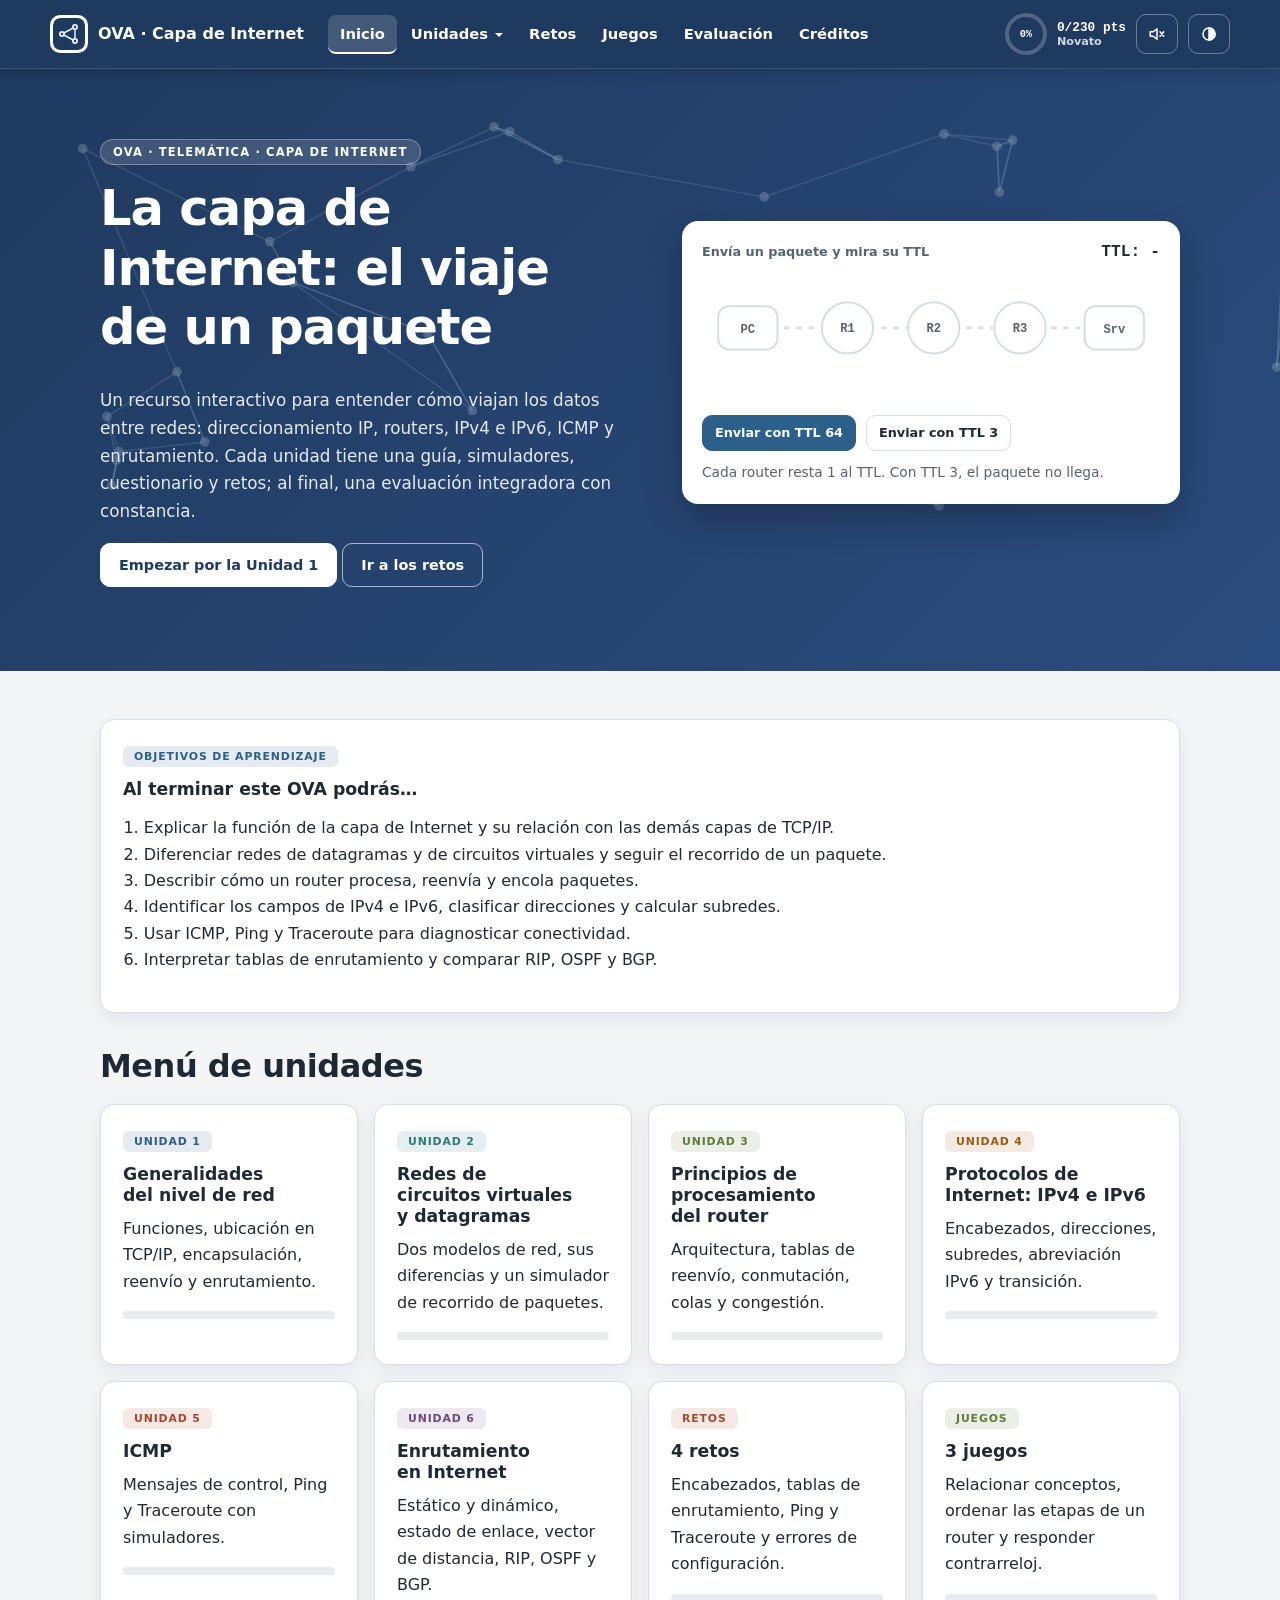
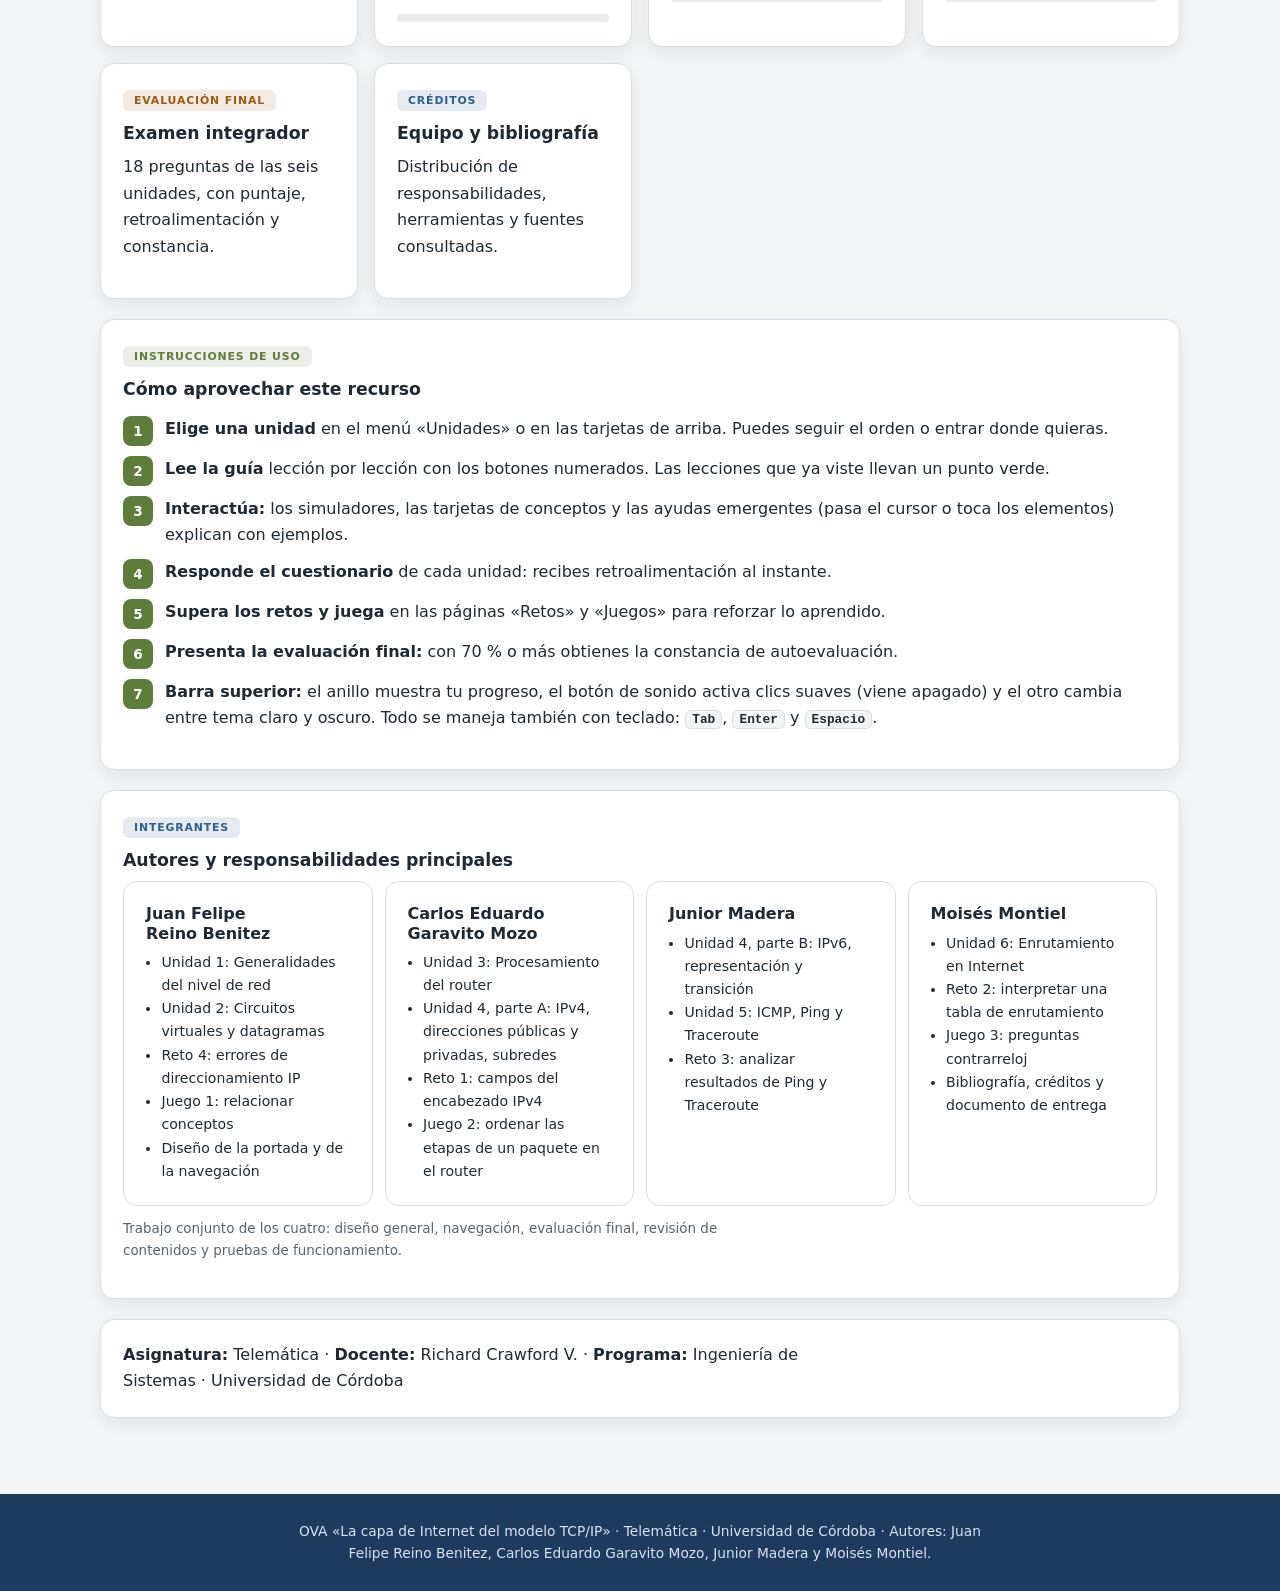
==== index.html @ caad319a "Subir proyecto OVA Capa Internet" ====
<!DOCTYPE html>
<html lang="es">

<head>
    <meta charset="UTF-8">
    <meta name="viewport" content="width=device-width, initial-scale=1.0">
    <meta name="description"
        content="OVA de Telemática sobre la capa de Internet del modelo TCP/IP: guías, simuladores, retos, juegos y evaluación final.">
    <title>Inicio | OVA Capa de Internet</title>
    <link rel="icon" type="image/svg+xml" href="img/favicon.svg">
    <link rel="stylesheet" href="css/style.css">
    <link rel="stylesheet" href="css/componentes.css">
    <script>(function () { try { var t = localStorage.getItem('ova_tema'); if (!t) t = matchMedia('(prefers-color-scheme: dark)').matches ? 'dark' : 'light'; document.documentElement.dataset.theme = t } catch (e) { } })();</script>
</head>

<body style="--mc:var(--m1)">

    <header class="barra">
        <nav class="navbar" aria-label="Navegación principal">
            <a class="brand" href="index.html"><img src="img/logo.svg" alt="" width="38" height="38"><span>OVA · Capa de
                    Internet</span></a>
            <button class="nav-toggle" type="button" aria-expanded="false" aria-controls="menu"
                aria-label="Abrir menú"><svg viewBox="0 0 24 24" fill="none" stroke="currentColor" stroke-width="2"
                    stroke-linecap="round" aria-hidden="true">
                    <path d="M4 7h16M4 12h16M4 17h16" />
                </svg></button>
            <div class="menu" id="menu">
                <ul class="nav-links">
                    <li><a href="index.html" class="active" aria-current="page">Inicio</a></li>
                    <li class="drop"><button class="drop-btn" type="button" aria-expanded="false"
                            aria-haspopup="true">Unidades</button>
                        <ul class="drop-menu">
                            <li><a href="unidad1.html" data-prog="u1" style="--mc:var(--m1)"><span class="n"
                                        style="--c:var(--m1)">1</span>Generalidades del nivel de red</a></li>
                            <li><a href="unidad2.html" data-prog="u2" style="--mc:var(--m2)"><span class="n"
                                        style="--c:var(--m2)">2</span>Redes de circuitos virtuales y datagramas</a></li>
                            <li><a href="unidad3.html" data-prog="u3" style="--mc:var(--m3)"><span class="n"
                                        style="--c:var(--m3)">3</span>Principios de procesamiento del router</a></li>
                            <li><a href="unidad4.html" data-prog="u4" style="--mc:var(--m4)"><span class="n"
                                        style="--c:var(--m4)">4</span>Protocolos de Internet: IPv4 e IPv6</a></li>
                            <li><a href="unidad5.html" data-prog="u5" style="--mc:var(--m5)"><span class="n"
                                        style="--c:var(--m5)">5</span>Protocolo de mensajes de control de Internet:
                                    ICMP</a></li>
                            <li><a href="unidad6.html" data-prog="u6" style="--mc:var(--m6)"><span class="n"
                                        style="--c:var(--m6)">6</span>Enrutamiento en Internet</a></li>
                        </ul>
                    </li>
                    <li><a href="retos.html">Retos</a></li>
                    <li><a href="juegos.html">Juegos</a></li>
                    <li><a href="examen.html">Evaluación</a></li>
                    <li><a href="creditos.html">Créditos</a></li>
                </ul>
                <div class="hud">
                    <div class="xp" id="xpRing" role="img" aria-label="Progreso total"><b id="xpNum">0%</b></div>
                    <div class="hudtxt"><b id="xpTxt">0/230 pts</b><small id="xpLvl">Novato</small></div>
                    <button class="btn alt icon" id="sndBtn" type="button" aria-pressed="false" aria-label="Sonido"
                        data-tip="Sonidos suaves al pulsar y acertar (apagado por defecto)"><svg class="on-ico"
                            viewBox="0 0 24 24" fill="none" stroke="currentColor" stroke-width="2"
                            stroke-linecap="round" stroke-linejoin="round" aria-hidden="true">
                            <path d="M3 9v6h4l5 4V5L7 9H3z" />
                            <path d="M16 8.5a5 5 0 010 7M18.8 5.7a9 9 0 010 12.6" />
                        </svg><svg class="off-ico" viewBox="0 0 24 24" fill="none" stroke="currentColor"
                            stroke-width="2" stroke-linecap="round" stroke-linejoin="round" aria-hidden="true">
                            <path d="M3 9v6h4l5 4V5L7 9H3z" />
                            <path d="M16 9l5 6M21 9l-5 6" />
                        </svg></button>
                    <button class="btn alt icon" id="themeBtn" type="button"
                        aria-label="Cambiar entre tema claro y oscuro" data-tip="Tema claro u oscuro"><svg
                            viewBox="0 0 24 24" fill="none" stroke="currentColor" stroke-width="2"
                            stroke-linecap="round" aria-hidden="true">
                            <circle cx="12" cy="12" r="8" />
                            <path d="M12 4a8 8 0 010 16z" fill="currentColor" />
                        </svg></button>
                </div>
            </div>
        </nav>
    </header>


    <section class="portada">
        <div class="contenedor">
            <div>
                <span class="etiqueta">OVA · Telemática · Capa de Internet</span>
                <h1>La capa de Internet: el viaje de un paquete</h1>
                <p>Un recurso interactivo para entender cómo viajan los datos entre redes: direccionamiento IP, routers,
                    IPv4 e IPv6, ICMP y enrutamiento. Cada unidad tiene una guía, simuladores, cuestionario y retos; al
                    final, una evaluación integradora con constancia.</p>
                <a href="unidad1.html" class="btn claro">Empezar por la Unidad 1</a>
                <a href="retos.html" class="btn borde">Ir a los retos</a>
            </div>
            <div class="heroCard" aria-label="Demostración: un paquete atraviesa tres routers">
                <div class="hc-top"><span>Envía un paquete y mira su TTL</span><span class="hc-ip" id="hpTtl">TTL:
                        -</span></div>
                <svg class="nw" viewBox="0 0 340 100" role="img"
                    aria-label="Un paquete viaja del computador al servidor pasando por tres routers; cada router resta 1 al TTL">
                    <path class="ln" d="M34 40 H306" />
                    <g>
                        <rect class="nd" x="12" y="24" width="44" height="32" rx="8" /><text class="tx" x="34"
                            y="44">PC</text>
                    </g>
                    <g id="hr1">
                        <circle class="nd" cx="108" cy="40" r="19" /><text class="tx" x="108" y="43">R1</text>
                    </g>
                    <g id="hr2">
                        <circle class="nd" cx="172" cy="40" r="19" /><text class="tx" x="172" y="43">R2</text>
                    </g>
                    <g id="hr3">
                        <circle class="nd" cx="236" cy="40" r="19" /><text class="tx" x="236" y="43">R3</text>
                    </g>
                    <g>
                        <rect class="nd" x="284" y="24" width="44" height="32" rx="8" /><text class="tx" x="306"
                            y="44">Srv</text>
                    </g>
                    <g id="hpk" style="transform:translate(34px,40px);opacity:0">
                        <rect x="-26" y="-34" width="52" height="20" rx="7" style="fill:var(--m5)" /><text id="hpkT"
                            x="0" y="-20" text-anchor="middle" style="fill:#fff;font:700 10px var(--mono)">TTL 64</text>
                    </g>
                </svg>
                <div class="hc-foot"><button class="btn sm" type="button" id="hSend64">Enviar con TTL 64</button><button
                        class="btn alt sm" type="button" id="hSend3">Enviar con TTL 3</button></div>
                <p class="hint" id="hLog" role="status" aria-live="polite" style="margin:10px 0 0">Cada router resta 1
                    al TTL. Con TTL 3, el paquete no llega.</p>
            </div>
        </div>
    </section>
    <main>
        <div class="card"><span class="tag">Objetivos de aprendizaje</span>
            <h3 style="margin-top:0">Al terminar este OVA podrás…</h3>
            <ol>
                <li>Explicar la función de la capa de Internet y su relación con las demás capas de TCP/IP.</li>
                <li>Diferenciar redes de datagramas y de circuitos virtuales y seguir el recorrido de un paquete.</li>
                <li>Describir cómo un router procesa, reenvía y encola paquetes.</li>
                <li>Identificar los campos de IPv4 e IPv6, clasificar direcciones y calcular subredes.</li>
                <li>Usar ICMP, Ping y Traceroute para diagnosticar conectividad.</li>
                <li>Interpretar tablas de enrutamiento y comparar RIP, OSPF y BGP.</li>
            </ol>
        </div>

        <h2 class="titulo-seccion">Menú de unidades</h2>
        <div class="grid">
            <a class="card" href="unidad1.html" style="--mc:var(--m1)"><span class="tag">Unidad 1</span>
                <h3 style="margin-top:0">Generalidades del nivel de red</h3>
                <p>Funciones, ubicación en TCP/IP, encapsulación, reenvío y enrutamiento.</p>
                <div class="qprog" aria-hidden="true"><i data-bar="u1"></i></div>
            </a>
            <a class="card" href="unidad2.html" style="--mc:var(--m2)"><span class="tag">Unidad 2</span>
                <h3 style="margin-top:0">Redes de circuitos virtuales y datagramas</h3>
                <p>Dos modelos de red, sus diferencias y un simulador de recorrido de paquetes.</p>
                <div class="qprog" aria-hidden="true"><i data-bar="u2"></i></div>
            </a>
            <a class="card" href="unidad3.html" style="--mc:var(--m3)"><span class="tag">Unidad 3</span>
                <h3 style="margin-top:0">Principios de procesamiento del router</h3>
                <p>Arquitectura, tablas de reenvío, conmutación, colas y congestión.</p>
                <div class="qprog" aria-hidden="true"><i data-bar="u3"></i></div>
            </a>
            <a class="card" href="unidad4.html" style="--mc:var(--m4)"><span class="tag">Unidad 4</span>
                <h3 style="margin-top:0">Protocolos de Internet: IPv4 e IPv6</h3>
                <p>Encabezados, direcciones, subredes, abreviación IPv6 y transición.</p>
                <div class="qprog" aria-hidden="true"><i data-bar="u4"></i></div>
            </a>
            <a class="card" href="unidad5.html" style="--mc:var(--m5)"><span class="tag">Unidad 5</span>
                <h3 style="margin-top:0">ICMP</h3>
                <p>Mensajes de control, Ping y Traceroute con simuladores.</p>
                <div class="qprog" aria-hidden="true"><i data-bar="u5"></i></div>
            </a>
            <a class="card" href="unidad6.html" style="--mc:var(--m6)"><span class="tag">Unidad 6</span>
                <h3 style="margin-top:0">Enrutamiento en Internet</h3>
                <p>Estático y dinámico, estado de enlace, vector de distancia, RIP, OSPF y BGP.</p>
                <div class="qprog" aria-hidden="true"><i data-bar="u6"></i></div>
            </a>
            <a class="card" href="retos.html" style="--mc:var(--m5)"><span class="tag">Retos</span>
                <h3 style="margin-top:0">4 retos</h3>
                <p>Encabezados, tablas de enrutamiento, Ping y Traceroute y errores de configuración.</p>
                <div class="qprog" aria-hidden="true"><i data-bar="retos"></i></div>
            </a>
            <a class="card" href="juegos.html" style="--mc:var(--m3)"><span class="tag">Juegos</span>
                <h3 style="margin-top:0">3 juegos</h3>
                <p>Relacionar conceptos, ordenar las etapas de un router y responder contrarreloj.</p>
                <div class="qprog" aria-hidden="true"><i data-bar="juegos"></i></div>
            </a>
            <a class="card" href="examen.html" style="--mc:var(--m4)"><span class="tag">Evaluación final</span>
                <h3 style="margin-top:0">Examen integrador</h3>
                <p>18 preguntas de las seis unidades, con puntaje, retroalimentación y constancia.</p>
            </a>
            <a class="card" href="creditos.html" style="--mc:var(--m1)"><span class="tag">Créditos</span>
                <h3 style="margin-top:0">Equipo y bibliografía</h3>
                <p>Distribución de responsabilidades, herramientas y fuentes consultadas.</p>
            </a>
        </div>

        <div class="card" style="--mc:var(--m3)"><span class="tag">Instrucciones de uso</span>
            <h3 style="margin-top:0">Cómo aprovechar este recurso</h3>
            <ol class="steps4">
                <li>
                    <div><b>Elige una unidad</b> en el menú «Unidades» o en las tarjetas de arriba. Puedes seguir el
                        orden o entrar donde quieras.</div>
                </li>
                <li>
                    <div><b>Lee la guía</b> lección por lección con los botones numerados. Las lecciones que ya viste
                        llevan un punto verde.</div>
                </li>
                <li>
                    <div><b>Interactúa:</b> los simuladores, las tarjetas de conceptos y las ayudas emergentes (pasa el
                        cursor o toca los elementos) explican con ejemplos.</div>
                </li>
                <li>
                    <div><b>Responde el cuestionario</b> de cada unidad: recibes retroalimentación al instante.</div>
                </li>
                <li>
                    <div><b>Supera los retos y juega</b> en las páginas «Retos» y «Juegos» para reforzar lo aprendido.
                    </div>
                </li>
                <li>
                    <div><b>Presenta la evaluación final:</b> con 70 % o más obtienes la constancia de autoevaluación.
                    </div>
                </li>
                <li>
                    <div><b>Barra superior:</b> el anillo muestra tu progreso, el botón de sonido activa clics suaves
                        (viene apagado) y el otro cambia entre tema claro y oscuro. Todo se maneja también con teclado:
                        <kbd>Tab</kbd>, <kbd>Enter</kbd> y <kbd>Espacio</kbd>.
                    </div>
                </li>
            </ol>
        </div>

        <div class="card"><span class="tag">Integrantes</span>
            <h3 style="margin-top:0">Autores y responsabilidades principales</h3>
            <div class="team">
                <div class="card">
                    <h3>Juan Felipe Reino Benitez</h3>
                    <ul>
                        <li>Unidad 1: Generalidades del nivel de red</li>
                        <li>Unidad 2: Circuitos virtuales y datagramas</li>
                        <li>Reto 4: errores de direccionamiento IP</li>
                        <li>Juego 1: relacionar conceptos</li>
                        <li>Diseño de la portada y de la navegación</li>
                    </ul>
                </div>
                <div class="card">
                    <h3>Carlos Eduardo Garavito Mozo</h3>
                    <ul>
                        <li>Unidad 3: Procesamiento del router</li>
                        <li>Unidad 4, parte A: IPv4, direcciones públicas y privadas, subredes</li>
                        <li>Reto 1: campos del encabezado IPv4</li>
                        <li>Juego 2: ordenar las etapas de un paquete en el router</li>
                    </ul>
                </div>
                <div class="card">
                    <h3>Junior Madera</h3>
                    <ul>
                        <li>Unidad 4, parte B: IPv6, representación y transición</li>
                        <li>Unidad 5: ICMP, Ping y Traceroute</li>
                        <li>Reto 3: analizar resultados de Ping y Traceroute</li>
                    </ul>
                </div>
                <div class="card">
                    <h3>Moisés Montiel</h3>
                    <ul>
                        <li>Unidad 6: Enrutamiento en Internet</li>
                        <li>Reto 2: interpretar una tabla de enrutamiento</li>
                        <li>Juego 3: preguntas contrarreloj</li>
                        <li>Bibliografía, créditos y documento de entrega</li>
                    </ul>
                </div>
            </div>
            <p class="hint" style="margin-top:12px">Trabajo conjunto de los cuatro: diseño general, navegación,
                evaluación final, revisión de contenidos y pruebas de funcionamiento.</p>
        </div>
        <div class="card">
            <p style="margin:0"><b>Asignatura:</b> Telemática · <b>Docente:</b> Richard Crawford V. · <b>Programa:</b>
                Ingeniería de Sistemas · Universidad de Córdoba</p>
        </div>
    </main>

    <footer class="pie-pagina">
        <p>OVA «La capa de Internet del modelo TCP/IP» · Telemática · Universidad de Córdoba · Autores: Juan Felipe
            Reino Benitez, Carlos Eduardo Garavito Mozo, Junior Madera y Moisés Montiel.</p>
    </footer>
    <div class="toast" id="toast" role="status" aria-live="polite"></div>
    <canvas id="fx" aria-hidden="true"></canvas>
    <div class="tip" id="tip" role="tooltip"></div>

    <script src="js/app.js"></script>
    <script src="js/inicio.js"></script>
</body>

</html>
---- css/style.css ----
/* =====================================================================
   OVA · La capa de Internet del modelo TCP/IP
   css/style.css  →  base del sitio: variables de color, tipografía, barra
   de navegación, portada, encabezados de página, tarjetas, botones, pie.
   Los estilos de los simuladores, cuestionarios y juegos están en
   css/componentes.css
   ===================================================================== */

/* ---------- paleta (colores sobrios, sin tonos brillantes) ---------- */
:root {
    --brand: #1f3a5f;
    /* azul marino de la barra y la portada */
    --brand-2: #2b4c7e;
    --claro: #e8eef5;

    --m1: #2c5f8a;
    /* Unidad 1 · azul acero */
    --m2: #2a7a78;
    /* Unidad 2 · verde azulado */
    --m3: #5f7d3a;
    /* Unidad 3 · verde oliva */
    --m4: #9a5b13;
    /* Unidad 4 · ocre */
    --m5: #a8472f;
    /* Unidad 5 · terracota */
    --m6: #6b4a7a;
    /* Unidad 6 · ciruela */

    --bg: #f3f5f7;
    --text: #1f2933;
    --muted: #566371;
    --line: #d8dee5;
    --card: #ffffff;
    --card-solid: #ffffff;
    --field: #ffffff;
    --shadow: 0 6px 18px rgba(31, 58, 95, .08);
    --on: #ffffff;
    /* texto sobre un color de acento */
    --ok: #2f7d4f;
    --bad: #b03a2e;
    --net: #2c5f8a;
    --host: #9a5b13;

    --sans: "Segoe UI", system-ui, -apple-system, Roboto, "Helvetica Neue", Arial, sans-serif;
    --mono: ui-monospace, SFMono-Regular, Menlo, Consolas, "Liberation Mono", monospace;

    /* alias usados por los componentes */
    --ink: var(--text);
    --edge: var(--line);
    --panel: var(--card-solid);
    --soft: color-mix(in srgb, var(--text) 5%, transparent);
    --off: color-mix(in srgb, var(--text) 9%, transparent);
    color-scheme: light;
}

:root[data-theme="dark"] {
    --brand: #16263d;
    --brand-2: #1f3a5f;
    --claro: #26303c;
    --m1: #7fa8cf;
    --m2: #72b2ae;
    --m3: #9dba76;
    --m4: #d3a463;
    --m5: #d98a73;
    --m6: #b898c7;
    --bg: #14181d;
    --text: #e4e8ec;
    --muted: #9aa5b1;
    --line: #2d3641;
    --card: #1c2229;
    --card-solid: #1c2229;
    --field: #161b21;
    --shadow: 0 6px 18px rgba(0, 0, 0, .4);
    --on: #14181d;
    --ok: #7cc79a;
    --bad: #e08b80;
    --net: #7fa8cf;
    --host: #d3a463;
    color-scheme: dark;
}

/* ---------- base ---------- */
*,
*::before,
*::after {
    box-sizing: border-box;
}

html {
    -webkit-text-size-adjust: 100%;
    text-size-adjust: 100%;
    scroll-behavior: smooth;
    scroll-padding-top: 84px;
}

html,
body {
    margin: 0;
}

body {
    font: 400 16px/1.65 var(--sans);
    background: var(--bg);
    color: var(--text);
    padding-top: 68px;
    /* alto de la barra fija */
    overflow-x: hidden;
    -webkit-tap-highlight-color: transparent;
}

img {
    max-width: 100%;
}

h1,
h2,
h3 {
    line-height: 1.2;
    margin: 0 0 .6em;
    overflow-wrap: anywhere;
    text-wrap: balance;
}

h1 {
    font-size: clamp(2rem, 5.6vw, 3.1rem);
    font-weight: 800;
    letter-spacing: -.02em;
}

h2 {
    font-size: clamp(1.45rem, 4vw, 2rem);
    font-weight: 800;
    letter-spacing: -.015em;
}

h3 {
    font-size: 1.08rem;
    font-weight: 700;
    margin-top: 1.4em;
}

p {
    margin: 0 0 1em;
    max-width: 70ch;
}

a {
    color: var(--m1);
}

ol,
ul {
    padding-left: 1.3em;
}

.mono,
code {
    font-family: var(--mono);
}

.sr {
    position: absolute;
    width: 1px;
    height: 1px;
    overflow: hidden;
    clip: rect(0 0 0 0);
    white-space: nowrap;
}

:focus-visible {
    outline: 3px solid color-mix(in srgb, var(--mc, var(--m1)) 75%, #fff);
    outline-offset: 2px;
}

[tabindex="-1"]:focus {
    outline: none;
}

.contenedor {
    width: min(1080px, 100% - 32px);
    margin-inline: auto;
}

/* ---------- barra de navegación (fija, como en el proyecto de referencia) ---------- */
.barra {
    position: fixed;
    inset: 0 0 auto 0;
    z-index: 50;
    background: var(--brand);
    color: #fff;
    border-bottom: 1px solid rgba(255, 255, 255, .12);
    box-shadow: 0 3px 14px rgba(0, 0, 0, .18);
}

.navbar {
    width: min(1180px, 100% - 24px);
    margin-inline: auto;
    min-height: 68px;
    display: flex;
    align-items: center;
    gap: 12px;
    position: relative;
}

.brand {
    display: flex;
    align-items: center;
    gap: 10px;
    color: #fff;
    text-decoration: none;
    font-weight: 700;
    white-space: nowrap;
}

.brand img {
    width: 38px;
    height: 38px;
    border-radius: 10px;
    background: #fff;
    padding: 3px;
}

.nav-toggle {
    display: none;
    margin-left: auto;
    width: 44px;
    height: 44px;
    border-radius: 10px;
    cursor: pointer;
    border: 1px solid rgba(255, 255, 255, .35);
    background: transparent;
    color: #fff;
}

.nav-toggle svg {
    width: 24px;
    height: 24px;
}

.menu {
    display: flex;
    align-items: center;
    flex: 1;
    gap: 14px;
}

.nav-links {
    list-style: none;
    display: flex;
    align-items: center;
    gap: 2px;
    margin: 0 auto 0 12px;
    padding: 0;
}

.nav-links>li {
    position: relative;
}

.nav-links a,
.drop-btn {
    display: block;
    color: #fff;
    text-decoration: none;
    background: none;
    border: 0;
    cursor: pointer;
    font: 600 .92rem var(--sans);
    padding: 10px 12px;
    border-radius: 8px;
    border-bottom: 2px solid transparent;
}

.nav-links a:hover,
.drop-btn:hover {
    background: rgba(255, 255, 255, .12);
}

.nav-links a.active,
.drop-btn.active {
    background: rgba(255, 255, 255, .16);
    border-bottom-color: #fff;
}

.drop-btn::after {
    content: "";
    display: inline-block;
    margin-left: 7px;
    border: 4px solid transparent;
    border-top-color: currentColor;
    vertical-align: -2px;
}

.drop-menu {
    display: none;
    position: absolute;
    top: 100%;
    left: 0;
    min-width: 300px;
    margin: 6px 0 0;
    padding: 6px;
    list-style: none;
    background: var(--card-solid);
    color: var(--text);
    border: 1px solid var(--line);
    border-radius: 12px;
    box-shadow: 0 14px 30px rgba(0, 0, 0, .22);
}

.drop.open .drop-menu {
    display: block;
}

.drop-menu a {
    color: var(--text);
    font-weight: 500;
    display: flex;
    align-items: center;
    gap: 10px;
    border-bottom: 0;
    padding: 9px 10px;
}

.drop-menu a:hover {
    background: var(--soft);
}

.drop-menu a.active {
    background: color-mix(in srgb, var(--mc, var(--m1)) 14%, transparent);
    font-weight: 700;
}

.drop-menu .n {
    flex: none;
    width: 26px;
    height: 26px;
    border-radius: 8px;
    display: grid;
    place-items: center;
    background: var(--c);
    color: var(--on);
    font: 800 .8rem var(--sans);
}

.drop-menu [data-prog].hecho::after {
    content: "✓";
    margin-left: auto;
    color: var(--ok);
    font-weight: 800;
}

.hud {
    display: flex;
    align-items: center;
    gap: 10px;
}

.xp {
    --p: 0;
    position: relative;
    width: 42px;
    height: 42px;
    border-radius: 50%;
    flex: none;
    display: grid;
    place-items: center;
    background: conic-gradient(#9bc4a8 calc(var(--p) * 1%), rgba(255, 255, 255, .22) 0);
}

.xp::before {
    content: "";
    position: absolute;
    inset: 4px;
    border-radius: 50%;
    background: var(--brand);
}

.xp b {
    position: relative;
    font: 700 .64rem var(--mono);
    color: #fff;
}

.xp.bump {
    animation: bump .6s ease-out;
}

@keyframes bump {
    35% {
        transform: scale(1.18);
    }
}

.hudtxt {
    display: flex;
    flex-direction: column;
    line-height: 1.2;
    color: #fff;
}

.hudtxt b {
    font: 700 .8rem var(--mono);
}

.hudtxt small {
    font-size: .7rem;
    opacity: .8;
    font-weight: 600;
}

.hud .btn.alt {
    background: transparent;
    color: #fff;
    border-color: rgba(255, 255, 255, .35);
    min-height: 40px;
    padding: 0 11px;
}

.hud .btn.alt:hover {
    background: rgba(255, 255, 255, .12);
    border-color: #fff;
}

.btn.icon svg {
    width: 18px;
    height: 18px;
    flex: none;
}

.btn.icon[aria-pressed="false"] .on-ico {
    display: none;
}

.btn.icon[aria-pressed="true"] .off-ico {
    display: none;
}

.btn.icon[aria-pressed="true"] {
    background: rgba(255, 255, 255, .18);
    border-color: #fff;
}

@media (max-width: 1080px) {
    .hudtxt {
        display: none;
    }
}

@media (max-width: 940px) {
    .nav-toggle {
        display: grid;
        place-items: center;
    }

    .menu {
        display: none;
        position: absolute;
        top: 100%;
        left: -12px;
        right: -12px;
        flex-direction: column;
        align-items: stretch;
        padding: 10px 14px 16px;
        background: var(--brand);
        border-top: 1px solid rgba(255, 255, 255, .12);
        max-height: calc(100vh - 70px);
        overflow-y: auto;
    }

    .menu.open {
        display: flex;
    }

    .nav-links {
        flex-direction: column;
        align-items: stretch;
        margin: 0;
    }

    .drop-menu {
        position: static;
        box-shadow: none;
        margin: 4px 0 8px;
        min-width: 0;
    }

    .hud {
        justify-content: space-between;
        padding-top: 8px;
        border-top: 1px solid rgba(255, 255, 255, .15);
    }

    .hudtxt {
        display: flex;
    }
}

/* ---------- portada ---------- */
.portada {
    position: relative;
    color: #fff;
    padding: 70px 0 84px;
    overflow: hidden;
    background: linear-gradient(135deg, var(--brand) 0%, var(--brand-2) 100%);
}

.portada::before {
    content: "";
    position: absolute;
    inset: 0;
    background: url("../img/red-fondo.svg") center / cover no-repeat;
    opacity: .55;
    pointer-events: none;
}

.portada .contenedor {
    position: relative;
    display: grid;
    grid-template-columns: 1.1fr 1fr;
    gap: 34px;
    align-items: center;
}

.portada h1 {
    color: #fff;
}

.portada p {
    color: #e3eaf2;
    font-size: 1.05rem;
}

.etiqueta {
    display: inline-block;
    font: 700 .72rem var(--sans);
    letter-spacing: .1em;
    text-transform: uppercase;
    padding: 5px 12px;
    border-radius: 99px;
    margin-bottom: 14px;
    background: rgba(255, 255, 255, .14);
    border: 1px solid rgba(255, 255, 255, .3);
}

.heroCard p {
    color: var(--muted);
    font-size: .86rem;
}

.heroCard {
    --mc: var(--m1);
    padding: 20px;
    border-radius: 16px;
    background: var(--card-solid);
    color: var(--text);
    box-shadow: 0 16px 36px rgba(0, 0, 0, .25);
}

.hc-top {
    display: flex;
    justify-content: space-between;
    align-items: center;
    gap: 8px;
    margin-bottom: 12px;
    font-size: .8rem;
    color: var(--muted);
    font-weight: 600;
}

.hc-ip {
    font: 700 1.02rem var(--mono);
    color: var(--text);
}

.hc-foot {
    display: flex;
    align-items: center;
    gap: 10px;
    margin-top: 6px;
    flex-wrap: wrap;
}

.nw {
    display: block;
    width: 100%;
    height: auto;
    margin-top: 6px;
}

.nw .ln {
    stroke: var(--line);
    stroke-width: 2;
    stroke-dasharray: 4 5;
}

.nw .nd {
    fill: var(--card-solid);
    stroke: var(--line);
    stroke-width: 1.5;
}

.nw .tx {
    fill: var(--muted);
    font: 700 9px var(--mono);
    text-anchor: middle;
}

/* ---------- encabezado de las páginas interiores ---------- */
.encabezado-pagina {
    background: var(--mc, var(--brand));
    color: #fff;
    padding: 34px 0 36px;
}

.encabezado-pagina .contenedor {
    display: flex;
    align-items: center;
    gap: 18px;
}

.encabezado-pagina h1 {
    color: #fff;
    font-size: clamp(1.6rem, 4.6vw, 2.4rem);
    margin: 0;
}

.encabezado-pagina .owner {
    color: rgba(255, 255, 255, .85);
    margin: 0 0 4px;
    font: 600 .85rem var(--sans);
}

.encabezado-pagina .owner b {
    color: #fff;
}

.modnum {
    min-width: 60px;
    height: 60px;
    padding: 0 10px;
    border-radius: 14px;
    flex: none;
    display: grid;
    place-items: center;
    background: rgba(255, 255, 255, .18);
    border: 1px solid rgba(255, 255, 255, .4);
    color: #fff;
    font: 800 1.6rem var(--sans);
}

main {
    width: min(1080px, 100% - 32px);
    margin: 0 auto;
    padding: 28px 0 56px;
}

/* ---------- tarjetas, etiquetas, rejillas ---------- */
.card {
    position: relative;
    background: var(--card);
    border: 1px solid var(--line);
    border-radius: 14px;
    padding: 22px;
    margin: 20px 0;
    box-shadow: var(--shadow);
}

.card>h3:first-of-type {
    margin-top: 0;
}

.grid {
    display: grid;
    grid-template-columns: repeat(auto-fit, minmax(min(100%, 240px), 1fr));
    gap: 16px;
}

.grid .card {
    margin: 0;
}

a.card {
    text-decoration: none;
    color: inherit;
    display: block;
    transition: transform .2s, border-color .2s;
}

a.card:hover {
    transform: translateY(-3px);
    border-color: var(--mc, var(--m1));
}

.tag {
    display: inline-flex;
    align-items: center;
    font: 700 .68rem var(--sans);
    letter-spacing: .08em;
    text-transform: uppercase;
    color: var(--mc, var(--m1));
    padding: 4px 11px;
    border-radius: 6px;
    margin-bottom: 12px;
    background: color-mix(in srgb, var(--mc, var(--m1)) 12%, transparent);
}

.story {
    background: color-mix(in srgb, var(--mc, var(--m1)) 8%, var(--card-solid));
    border: 1px solid var(--line);
    border-left: 4px solid var(--mc, var(--m1));
    padding: 14px 18px;
    border-radius: 6px 12px 12px 6px;
    margin: 18px 0;
    max-width: 76ch;
}

.titulo-seccion {
    margin-top: 34px;
}

.pager {
    display: flex;
    justify-content: space-between;
    gap: 10px;
    margin-top: 30px;
    flex-wrap: wrap;
}

.pager .btn {
    flex: 1 1 180px;
}

dl.gl dt {
    font-weight: 800;
    margin-top: 16px;
    color: var(--m1);
}

dl.gl dd {
    margin: 2px 0 0;
    color: var(--muted);
    max-width: 68ch;
}

/* ---------- botones y campos ---------- */
.btn {
    --b: var(--mc, var(--m1));
    font: 700 .9rem var(--sans);
    color: var(--on);
    background: var(--b);
    border: 1px solid var(--b);
    border-radius: 10px;
    padding: 10px 18px;
    min-height: 44px;
    cursor: pointer;
    text-decoration: none;
    display: inline-flex;
    align-items: center;
    justify-content: center;
    touch-action: manipulation;
    transition: filter .15s, transform .1s, background .15s;
}

.btn:hover {
    filter: brightness(.92);
}

.btn:active {
    transform: scale(.97);
}

.btn:disabled {
    opacity: .5;
    cursor: default;
    filter: none;
    transform: none;
}

.btn.alt {
    background: transparent;
    color: var(--text);
    border: 1px solid var(--line);
}

.btn.alt:hover {
    border-color: var(--b);
    filter: none;
    background: var(--soft);
}

.btn.m5 {
    --b: var(--m5);
}

.btn.brand {
    --b: var(--brand);
}

.btn.claro {
    background: #fff;
    color: var(--brand);
    border-color: #fff;
}

.btn.borde {
    background: transparent;
    color: #fff;
    border-color: rgba(255, 255, 255, .6);
}

.btn.sel {
    background: var(--mc, var(--m1));
    color: var(--on);
}

.btn.sm {
    min-height: 36px;
    padding: 6px 12px;
    font-size: .8rem;
}

input[type=text],
input[type=number],
select {
    font: 500 16px var(--mono);
    padding: 10px 13px;
    min-height: 44px;
    border: 1px solid var(--line);
    border-radius: 10px;
    background: var(--field);
    color: var(--text);
    width: 100%;
    caret-color: var(--mc, var(--m1));
}

input:focus,
select:focus {
    outline: none;
    border-color: var(--mc, var(--m1));
    box-shadow: 0 0 0 3px color-mix(in srgb, var(--mc, var(--m1)) 22%, transparent);
}

label {
    display: block;
    font-size: .82rem;
    font-weight: 600;
    color: var(--muted);
    margin-bottom: 5px;
}

.row {
    display: flex;
    flex-wrap: wrap;
    gap: 12px;
    align-items: flex-end;
}

.row>div {
    flex: 1 1 130px;
    min-width: 0;
}

.row>.fit {
    flex: 0 0 auto;
}

input[type=range] {
    --pct: 50%;
    -webkit-appearance: none;
    appearance: none;
    width: 100%;
    height: 32px;
    background: transparent;
    cursor: pointer;
    margin: 0;
}

input[type=range]::-webkit-slider-runnable-track {
    height: 8px;
    border-radius: 99px;
    background: linear-gradient(90deg, var(--mc, var(--m1)) var(--pct), var(--line) var(--pct));
}

input[type=range]::-webkit-slider-thumb {
    -webkit-appearance: none;
    width: 26px;
    height: 26px;
    margin-top: -9px;
    border-radius: 50%;
    background: #fff;
    border: 4px solid var(--mc, var(--m1));
    box-shadow: 0 2px 6px rgba(0, 0, 0, .3);
}

input[type=range]::-moz-range-track {
    height: 8px;
    border-radius: 99px;
    background: var(--line);
}

input[type=range]::-moz-range-progress {
    height: 8px;
    border-radius: 99px;
    background: var(--mc, var(--m1));
}

input[type=range]::-moz-range-thumb {
    width: 18px;
    height: 18px;
    border-radius: 50%;
    background: #fff;
    border: 4px solid var(--mc, var(--m1));
}

/* ---------- avisos flotantes ---------- */
.tip {
    position: fixed;
    z-index: 70;
    left: 0;
    top: 0;
    pointer-events: none;
    max-width: 260px;
    padding: 7px 11px;
    border-radius: 8px;
    background: var(--text);
    color: var(--bg);
    font: 600 .78rem/1.4 var(--sans);
    opacity: 0;
    transition: opacity .12s;
}

.tip.show {
    opacity: 1;
}

.toast {
    position: fixed;
    left: 50%;
    bottom: calc(18px + env(safe-area-inset-bottom));
    transform: translate(-50%, 16px);
    background: var(--text);
    color: var(--bg);
    padding: 11px 18px;
    border-radius: 10px;
    font: 700 .86rem var(--sans);
    opacity: 0;
    pointer-events: none;
    transition: opacity .25s, transform .25s;
    z-index: 80;
    box-shadow: 0 10px 24px rgba(0, 0, 0, .3);
}

.toast.show {
    opacity: 1;
    transform: translate(-50%, 0);
}

#fx {
    position: fixed;
    inset: 0;
    width: 100%;
    height: 100%;
    pointer-events: none;
    z-index: 90;
}

/* ---------- pie de página ---------- */
.pie-pagina {
    background: var(--brand);
    color: #dbe4ee;
    text-align: center;
    padding: 26px 16px calc(26px + env(safe-area-inset-bottom));
    font-size: .86rem;
}

.pie-pagina p {
    margin: 0 auto;
    max-width: 80ch;
}

@media (max-width: 860px) {
    .portada .contenedor {
        grid-template-columns: 1fr;
    }

    .portada {
        padding: 50px 0 60px;
    }
}

@media (max-width: 600px) {
    .card {
        padding: 18px;
    }

    .encabezado-pagina .contenedor {
        gap: 12px;
    }

    .modnum {
        min-width: 50px;
        height: 50px;
        font-size: 1.3rem;
    }
}

@media (prefers-reduced-motion: reduce) {

    *,
    *::before,
    *::after {
        animation-duration: .01ms !important;
        animation-iteration-count: 1 !important;
        transition-duration: .01ms !important;
        scroll-behavior: auto !important;
    }
}
---- css/componentes.css ----
/* =====================================================================
   css/componentes.css  →  piezas interactivas del OVA: guía por lecciones,
   figuras, tarjetas de concepto, cuestionarios, simuladores, terminal,
   tablas, retos, juegos y constancia.
   ===================================================================== */

.owner {
    display: inline-flex;
    align-items: center;
    gap: 8px;
    font: 600 .8rem var(--sans);
    color: var(--muted);
    margin: 0 0 6px;
}

.owner b {
    color: var(--text);
}

.sub {
    font: 800 .72rem var(--sans);
    letter-spacing: .1em;
    text-transform: uppercase;
    color: var(--mc, var(--m1));
    margin: 22px 0 4px;
}

.hint {
    font-size: .84rem;
    color: var(--muted);
}

kbd {
    font: 600 .8em var(--mono);
    background: var(--soft);
    border: 1px solid var(--line);
    border-radius: 6px;
    padding: 1px 6px;
}

.ok {
    color: var(--ok);
    font-weight: 700;
}

.bad {
    color: var(--bad);
    font-weight: 700;
}

.big {
    font: 800 2.2rem var(--mono);
    color: var(--mc, var(--m1));
}

.eq {
    font: 500 .92rem var(--mono);
    overflow-x: auto;
    white-space: nowrap;
    padding: 8px 0;
}

/* ---------- guía por lecciones ---------- */
.lnav {
    display: flex;
    gap: 6px;
    flex-wrap: wrap;
    margin: 2px 0 14px;
}

.lnav button {
    position: relative;
    min-width: 42px;
    height: 38px;
    padding: 0 12px;
    border-radius: 8px;
    border: 1px solid var(--line);
    background: var(--soft);
    color: var(--muted);
    font: 700 .85rem var(--sans);
    cursor: pointer;
    transition: background .2s, color .2s, border-color .2s;
}

.lnav button:hover {
    color: var(--text);
    border-color: var(--mc, var(--m1));
}

.lnav button[aria-current="true"] {
    background: var(--mc, var(--m1));
    color: var(--on);
    border-color: var(--mc, var(--m1));
}

.lnav button.vis::after {
    content: "";
    position: absolute;
    right: 4px;
    top: 4px;
    width: 7px;
    height: 7px;
    border-radius: 50%;
    background: var(--ok);
}

.lnav button.vis[aria-current="true"]::after {
    background: var(--on);
}

.lbody h3 {
    margin-top: 0;
    font-size: 1.2rem;
}

.lbody ul,
.lbody ol {
    max-width: 68ch;
}

.lbody li {
    margin: .25em 0;
}

.lpart {
    font: 800 .7rem var(--sans);
    letter-spacing: .1em;
    text-transform: uppercase;
    color: var(--mc, var(--m1));
    margin-bottom: 4px;
}

.lctl {
    display: flex;
    justify-content: space-between;
    gap: 10px;
    margin-top: 14px;
    flex-wrap: wrap;
    align-items: center;
}

.lctl .meter,
.meter {
    font-size: .8rem;
    color: var(--muted);
    margin: 8px 0 0;
}

.lctl .meter {
    margin: 0;
}

.term {
    border-bottom: 2px dotted var(--mc, var(--m1));
    cursor: help;
    font-weight: 600;
}

details.more {
    margin: 12px 0;
    border: 1px solid var(--line);
    border-radius: 10px;
    background: var(--soft);
    padding: 2px 14px;
    max-width: 72ch;
}

details.more summary {
    cursor: pointer;
    font-weight: 700;
    padding: 10px 0;
    color: var(--mc, var(--m1));
}

details.more[open] {
    padding-bottom: 6px;
}

/* ---------- tablas ---------- */
.tbl {
    width: 100%;
    border-collapse: collapse;
    font-size: .88rem;
    display: block;
    overflow-x: auto;
    -webkit-overflow-scrolling: touch;
}

.tbl th,
.tbl td {
    padding: 10px 12px;
    border-bottom: 1px solid var(--line);
    text-align: left;
    white-space: nowrap;
}

.tbl th {
    font-size: .7rem;
    font-weight: 700;
    color: var(--muted);
    text-transform: uppercase;
    letter-spacing: .06em;
}

.tbl td.m {
    font-family: var(--mono);
}

.tbl tbody tr:hover,
.tbl tr.hl {
    background: color-mix(in srgb, var(--mc, var(--m1)) 10%, transparent);
}

.cmp td,
.cmp th {
    vertical-align: top;
}

.tblwrap {
    overflow-x: auto;
    -webkit-overflow-scrolling: touch;
    margin: 10px 0;
}

.tblwrap .tbl {
    margin: 0;
    min-width: 520px;
}

.rtbl td select {
    min-width: 150px;
}

/* ---------- figuras SVG ---------- */
.fig {
    background: var(--soft);
    border: 1px solid var(--line);
    border-radius: 12px;
    padding: 10px;
    margin: 12px 0;
    overflow-x: auto;
}

figure.fig {
    margin: 12px 0;
}

.fig svg {
    display: block;
    width: 100%;
    height: auto;
    min-width: 340px;
    max-width: 100%;
}

.fig figcaption {
    font-size: .8rem;
    color: var(--muted);
    padding: 6px 6px 0;
}

.fig text {
    fill: var(--text);
    font: 600 12px var(--sans);
}

.fig text.m {
    font-family: var(--mono);
    font-weight: 500;
    font-size: 11px;
}

.fig text.s {
    font-size: 10.5px;
    fill: var(--muted);
}

.fig .box {
    fill: var(--card-solid);
    stroke: var(--line);
    stroke-width: 1.4;
}

.fig .hl {
    fill: color-mix(in srgb, var(--mc, var(--m1)) 18%, var(--card-solid));
    stroke: var(--mc, var(--m1));
    stroke-width: 1.8;
}

.fig .lk {
    stroke: var(--muted);
    stroke-width: 2;
    fill: none;
    opacity: .7;
}

.fig .lk.on {
    stroke: var(--mc, var(--m1));
    opacity: 1;
    stroke-width: 3.2;
}

.fig .lk.bad {
    stroke: var(--bad);
    stroke-dasharray: 5 4;
    opacity: 1;
}

.fig .pkt {
    fill: var(--m5);
    stroke: var(--card-solid);
    stroke-width: 2;
}

.fig .arrow {
    fill: var(--muted);
}

.fig g.pick {
    cursor: pointer;
}

.fig g.pick:hover .box,
.fig g.pick:focus-visible .box {
    stroke: var(--mc, var(--m1));
    stroke-width: 2.4;
}

.fig g.pick.sel .box {
    fill: color-mix(in srgb, var(--mc, var(--m1)) 20%, var(--card-solid));
    stroke: var(--mc, var(--m1));
    stroke-width: 2.4;
}

.fig g.pick:focus-visible {
    outline: none;
}

/* ---------- tarjetas de concepto ---------- */
.cc-grid {
    display: grid;
    grid-template-columns: repeat(auto-fit, minmax(min(100%, 200px), 1fr));
    gap: 10px;
}

.cc {
    appearance: none;
    text-align: left;
    border: 1px solid var(--line);
    border-radius: 10px;
    background: var(--soft);
    color: var(--text);
    padding: 14px 14px 12px;
    min-height: 84px;
    cursor: pointer;
    font: inherit;
    display: flex;
    flex-direction: column;
    gap: 6px;
    transition: border-color .2s, background .2s;
}

.cc:hover {
    border-color: var(--mc, var(--m1));
}

.cc b {
    font: 700 .95rem var(--sans);
    color: var(--mc, var(--m1));
}

.cc span {
    font-size: .86rem;
    color: var(--muted);
    display: none;
}

.cc::after {
    content: "Toca para ver";
    font-size: .72rem;
    color: var(--muted);
    opacity: .85;
}

.cc[aria-expanded="true"] {
    background: color-mix(in srgb, var(--mc, var(--m1)) 9%, var(--card-solid));
    border-color: var(--mc, var(--m1));
}

.cc[aria-expanded="true"] span {
    display: block;
    color: var(--text);
}

.cc[aria-expanded="true"]::after {
    display: none;
}

/* ---------- cuestionarios ---------- */
.qz .qq {
    border: 1px solid var(--line);
    border-radius: 12px;
    padding: 14px 16px;
    margin: 12px 0;
    background: var(--soft);
}

.qz .qtxt,
.qtxt {
    font: 700 1rem var(--sans);
    margin: 0 0 10px;
    overflow-wrap: anywhere;
}

.qopts {
    display: grid;
    gap: 8px;
}

.qo {
    appearance: none;
    text-align: left;
    border: 1px solid var(--line);
    background: var(--card-solid);
    color: var(--text);
    border-radius: 10px;
    padding: 11px 14px;
    font: 500 .95rem/1.4 var(--sans);
    cursor: pointer;
    min-height: 44px;
    overflow-wrap: anywhere;
    transition: border-color .2s, background .2s;
}

.qo:hover:not(:disabled) {
    border-color: var(--mc, var(--m1));
}

.qo:disabled {
    cursor: default;
}

.qo.good {
    border-color: var(--ok);
    background: color-mix(in srgb, var(--ok) 14%, var(--card-solid));
    font-weight: 700;
}

.qo.wrong {
    border-color: var(--bad);
    background: color-mix(in srgb, var(--bad) 12%, var(--card-solid));
}

.qo.dim {
    opacity: .55;
}

.qsum {
    font: 700 1rem var(--sans);
    margin: 10px 0;
    display: flex;
    gap: 10px;
    flex-wrap: wrap;
    align-items: center;
}

.qprog {
    height: 8px;
    border-radius: 99px;
    background: var(--off);
    overflow: hidden;
    margin: 6px 0 2px;
}

.qprog i {
    display: block;
    height: 100%;
    width: 0;
    background: var(--mc, var(--m1));
    transition: width .4s;
}

.fb {
    margin-top: 12px;
    font-size: .92rem;
    overflow-wrap: anywhere;
}

.fb.pop {
    animation: pop .3s ease-out;
}

@keyframes pop {
    0% {
        opacity: .4;
        transform: scale(.98);
    }

    100% {
        opacity: 1;
        transform: none;
    }
}

.quiz fieldset {
    border: 0;
    padding: 16px 0;
    margin: 0;
    border-bottom: 1px solid var(--line);
    min-width: 0;
}

.quiz legend {
    font-weight: 700;
    padding: 0;
    margin-bottom: 8px;
}

.quiz label {
    display: flex;
    gap: 12px;
    align-items: center;
    font-size: .95rem;
    font-weight: 500;
    color: var(--text);
    padding: 10px 12px;
    min-height: 46px;
    cursor: pointer;
    border-radius: 10px;
    border: 1px solid transparent;
}

.quiz label:hover {
    background: var(--soft);
    border-color: var(--line);
}

.quiz label input {
    width: 20px;
    height: 20px;
    min-height: 0;
    flex: none;
    accent-color: var(--m1);
}

/* ---------- encabezados interactivos ---------- */
.hdrx .hrow {
    display: flex;
    gap: 4px;
    margin-bottom: 4px;
}

.hf {
    appearance: none;
    flex: var(--w) 1 0;
    min-width: 0;
    border: 1px solid var(--line);
    background: var(--card-solid);
    color: var(--text);
    border-radius: 8px;
    padding: 8px 4px;
    min-height: 48px;
    font: 700 .72rem/1.15 var(--sans);
    cursor: pointer;
    display: flex;
    flex-direction: column;
    align-items: center;
    justify-content: center;
    gap: 2px;
    overflow: hidden;
    transition: border-color .2s, background .2s;
}

.hf small {
    font: 500 .64rem var(--mono);
    color: var(--muted);
}

.hf:hover {
    border-color: var(--mc, var(--m1));
}

.hf.sel {
    background: color-mix(in srgb, var(--mc, var(--m1)) 18%, var(--card-solid));
    border-color: var(--mc, var(--m1));
}

.hf.good {
    background: color-mix(in srgb, var(--ok) 18%, var(--card-solid));
    border-color: var(--ok);
}

.hf.wrong {
    background: color-mix(in srgb, var(--bad) 16%, var(--card-solid));
    border-color: var(--bad);
}

.hfinfo {
    margin-top: 12px;
    padding: 12px 14px;
    border-radius: 10px;
    border: 1px solid var(--line);
    background: var(--soft);
    min-height: 74px;
}

.hfinfo b {
    color: var(--mc, var(--m1));
}

.scale {
    display: flex;
    font: 500 .62rem var(--mono);
    color: var(--muted);
    margin: 0 0 4px;
}

.scale span {
    flex: 1;
    text-align: left;
}

/* ---------- terminal (Ping y Traceroute) ---------- */
.cli {
    background: #1b222b;
    color: #d6dee7;
    border-radius: 10px;
    padding: 14px 16px;
    font: 500 .82rem/1.55 var(--mono);
    overflow-x: auto;
    white-space: pre;
    margin: 10px 0;
    min-height: 90px;
    border: 1px solid #2f3a46;
}

.cli .g {
    color: #8fc79a;
}

.cli .r {
    color: #e3a39a;
}

.cli .y {
    color: #d9c07a;
}

.cli .d {
    color: #8b97a4;
}

/* ---------- herramientas ---------- */
.seg {
    display: inline-flex;
    border: 1px solid var(--line);
    border-radius: 10px;
    overflow: hidden;
    background: var(--soft);
}

.seg button {
    appearance: none;
    border: 0;
    background: transparent;
    color: var(--muted);
    padding: 9px 16px;
    font: 700 .86rem var(--sans);
    cursor: pointer;
    min-height: 40px;
}

.seg button[aria-pressed="true"] {
    background: var(--mc, var(--m1));
    color: var(--on);
}

.statrow {
    display: flex;
    gap: 10px;
    flex-wrap: wrap;
    margin: 10px 0;
}

.stat {
    background: var(--soft);
    border: 1px solid var(--line);
    border-radius: 10px;
    padding: 8px 14px;
    min-width: 110px;
}

.stat small {
    display: block;
    font-size: .7rem;
    font-weight: 600;
    color: var(--muted);
}

.stat b {
    font: 700 1.1rem var(--mono);
}

.buf {
    display: flex;
    gap: 3px;
    margin: 10px 0;
    flex-wrap: wrap;
}

.buf i {
    width: 22px;
    height: 30px;
    border-radius: 4px;
    background: var(--off);
    border: 1px solid var(--line);
}

.buf i.f {
    background: var(--m3);
    border-color: transparent;
}

.buf i.d {
    background: var(--bad);
    border-color: transparent;
}

.split {
    display: flex;
    height: 42px;
    border-radius: 10px;
    overflow: hidden;
    border: 1px solid var(--line);
    margin: 14px 0 8px;
    background: var(--soft);
}

.split>div {
    display: grid;
    place-items: center;
    font: 700 .76rem var(--mono);
    color: var(--on);
    white-space: nowrap;
    overflow: hidden;
    transition: flex-basis .4s;
}

#spNet {
    background: var(--net);
}

#spHost {
    background: var(--host);
}

.legend {
    display: flex;
    gap: 14px;
    flex-wrap: wrap;
    align-items: center;
    font-size: .8rem;
    color: var(--muted);
    margin-top: 10px;
}

.legend i {
    display: inline-block;
    width: 14px;
    height: 14px;
    border-radius: 4px;
    vertical-align: -2px;
    margin-right: 6px;
}

.res {
    display: grid;
    grid-template-columns: repeat(auto-fit, minmax(min(100%, 175px), 1fr));
    gap: 10px;
    margin-top: 16px;
}

.res div {
    background: var(--soft);
    border: 1px solid var(--line);
    border-radius: 10px;
    padding: 10px 14px;
    min-width: 0;
}

.res small {
    display: block;
    font-size: .72rem;
    font-weight: 600;
    color: var(--muted);
}

.res b {
    font: 700 .98rem var(--mono);
    overflow-wrap: anywhere;
    color: var(--mc, var(--text));
}

.bar {
    display: flex;
    gap: 2px;
    height: 44px;
    border-radius: 10px;
    overflow: hidden;
    border: 1px solid var(--line);
    margin: 12px 0;
    padding: 3px;
    background: var(--soft);
}

.bar>div {
    flex: 1;
    min-width: 0;
    display: grid;
    place-items: center;
    font: 700 .68rem var(--mono);
    color: var(--on);
    border-radius: 6px;
    overflow: hidden;
    transition: flex .4s, filter .2s;
    cursor: default;
}

.bar>div:hover,
.bar>div.hl,
.bar>div:focus-visible {
    filter: brightness(1.12);
}

/* ---------- retos y juegos ---------- */
.game {
    text-align: center;
    padding: 8px 0;
}

.opts {
    display: flex;
    gap: 10px;
    justify-content: center;
    flex-wrap: wrap;
}

.opts .btn {
    flex: 1 1 110px;
    max-width: 210px;
}

.pairs {
    display: grid;
    grid-template-columns: 1fr 1fr;
    gap: 10px 14px;
}

.pairs .col {
    display: grid;
    gap: 8px;
    align-content: start;
}

.pb {
    appearance: none;
    text-align: left;
    border: 1px solid var(--line);
    background: var(--card-solid);
    color: var(--text);
    border-radius: 10px;
    padding: 10px 12px;
    font: 600 .88rem/1.35 var(--sans);
    cursor: pointer;
    min-height: 48px;
    overflow-wrap: anywhere;
    transition: border-color .2s, background .2s;
}

.pb:hover:not(:disabled) {
    border-color: var(--mc, var(--m6));
}

.pb.sel {
    border-color: var(--mc, var(--m6));
    background: color-mix(in srgb, var(--mc, var(--m6)) 14%, var(--card-solid));
}

.pb.done {
    border-color: var(--ok);
    background: color-mix(in srgb, var(--ok) 14%, var(--card-solid));
    opacity: .75;
}

.pb.shake {
    animation: shake .35s;
}

@keyframes shake {
    25% {
        transform: translateX(-6px);
    }

    75% {
        transform: translateX(6px);
    }
}

.sorter {
    list-style: none;
    padding: 0;
    margin: 10px 0;
    display: grid;
    gap: 8px;
    counter-reset: s;
}

.sorter li {
    display: flex;
    align-items: center;
    gap: 10px;
    border: 1px solid var(--line);
    background: var(--card-solid);
    border-radius: 10px;
    padding: 8px 10px;
    counter-increment: s;
}

.sorter li::before {
    content: counter(s);
    flex: none;
    width: 28px;
    height: 28px;
    border-radius: 50%;
    display: grid;
    place-items: center;
    background: var(--soft);
    font: 700 .8rem var(--mono);
}

.sorter li span {
    flex: 1;
    font-size: .92rem;
    overflow-wrap: anywhere;
}

.sorter li.good {
    border-color: var(--ok);
    background: color-mix(in srgb, var(--ok) 12%, var(--card-solid));
}

.sorter li.wrong {
    border-color: var(--bad);
    background: color-mix(in srgb, var(--bad) 10%, var(--card-solid));
}

.sorter .mv {
    display: flex;
    gap: 4px;
}

.sorter .mv button {
    appearance: none;
    width: 36px;
    height: 36px;
    border-radius: 8px;
    border: 1px solid var(--line);
    background: var(--soft);
    color: var(--text);
    cursor: pointer;
    font-size: 1rem;
}

.sorter .mv button:disabled {
    opacity: .35;
    cursor: default;
}

.timer {
    font: 800 2rem var(--mono);
}

.timer.low {
    color: var(--bad);
}

/* ---------- inicio, equipo, créditos ---------- */
.team {
    display: grid;
    grid-template-columns: repeat(auto-fit, minmax(min(100%, 240px), 1fr));
    gap: 12px;
}

.team .card {
    margin: 0;
    box-shadow: none;
}

.team h3 {
    margin: 0 0 4px;
    font-size: 1rem;
}

.team ul {
    margin: 8px 0 0;
    padding-left: 1.1em;
    font-size: .88rem;
}

.refs {
    padding-left: 1.2em;
}

.refs li {
    margin: .5em 0;
    overflow-wrap: anywhere;
}

.steps4 {
    counter-reset: st;
    list-style: none;
    padding: 0;
    display: grid;
    gap: 10px;
}

.steps4 li {
    counter-increment: st;
    display: flex;
    gap: 12px;
    align-items: flex-start;
}

.steps4 li::before {
    content: counter(st);
    flex: none;
    width: 30px;
    height: 30px;
    border-radius: 8px;
    display: grid;
    place-items: center;
    background: var(--mc, var(--m1));
    color: var(--on);
    font: 800 .85rem var(--sans);
}

/* ---------- constancia ---------- */
.cert {
    position: relative;
    margin-top: 18px;
    padding: 34px 26px 28px;
    border-radius: 14px;
    text-align: center;
    overflow: hidden;
    background: #fbfaf6;
    color: #1f2933;
    border: 1px solid #d9cfae;
    box-shadow: var(--shadow);
    animation: pop .5s ease-out;
}

.cert::before {
    content: "";
    position: absolute;
    inset: 10px;
    border-radius: 8px;
    border: 2px solid #b8975a;
    pointer-events: none;
}

.cert .seal {
    width: 78px;
    height: 78px;
    margin: 0 auto 8px;
    display: block;
}

.cert-kicker {
    font: 800 .78rem var(--sans);
    letter-spacing: .22em;
    color: #1f3a5f;
}

.cert-name {
    font: 800 clamp(1.7rem, 5.5vw, 2.5rem) var(--sans);
    margin: 10px 0;
    letter-spacing: -.02em;
    overflow-wrap: anywhere;
    color: #1f3a5f;
}

.cert-text {
    margin: 0 auto 10px;
    max-width: 54ch;
    color: #3d4852;
}

.cert-note {
    margin: 14px auto 0;
    max-width: 62ch;
    font-size: .78rem;
    color: #6b7480;
}

.certbtns {
    display: flex;
    gap: 10px;
    flex-wrap: wrap;
    margin-top: 14px;
}

@media (max-width: 600px) {
    .pairs {
        grid-template-columns: 1fr;
    }

    .hf {
        font-size: .64rem;
        padding: 6px 2px;
    }

    .hf small {
        display: none;
    }

    .qo {
        padding: 12px;
    }

    .tbl {
        font-size: .82rem;
    }
}

@media print {
    @page {
        size: landscape;
        margin: 12mm;
    }

    body * {
        visibility: hidden;
    }

    .cert,
    .cert * {
        visibility: visible;
    }

    .cert {
        position: absolute;
        left: 0;
        top: 0;
        width: 100%;
        box-shadow: none;
        animation: none;
    }
}
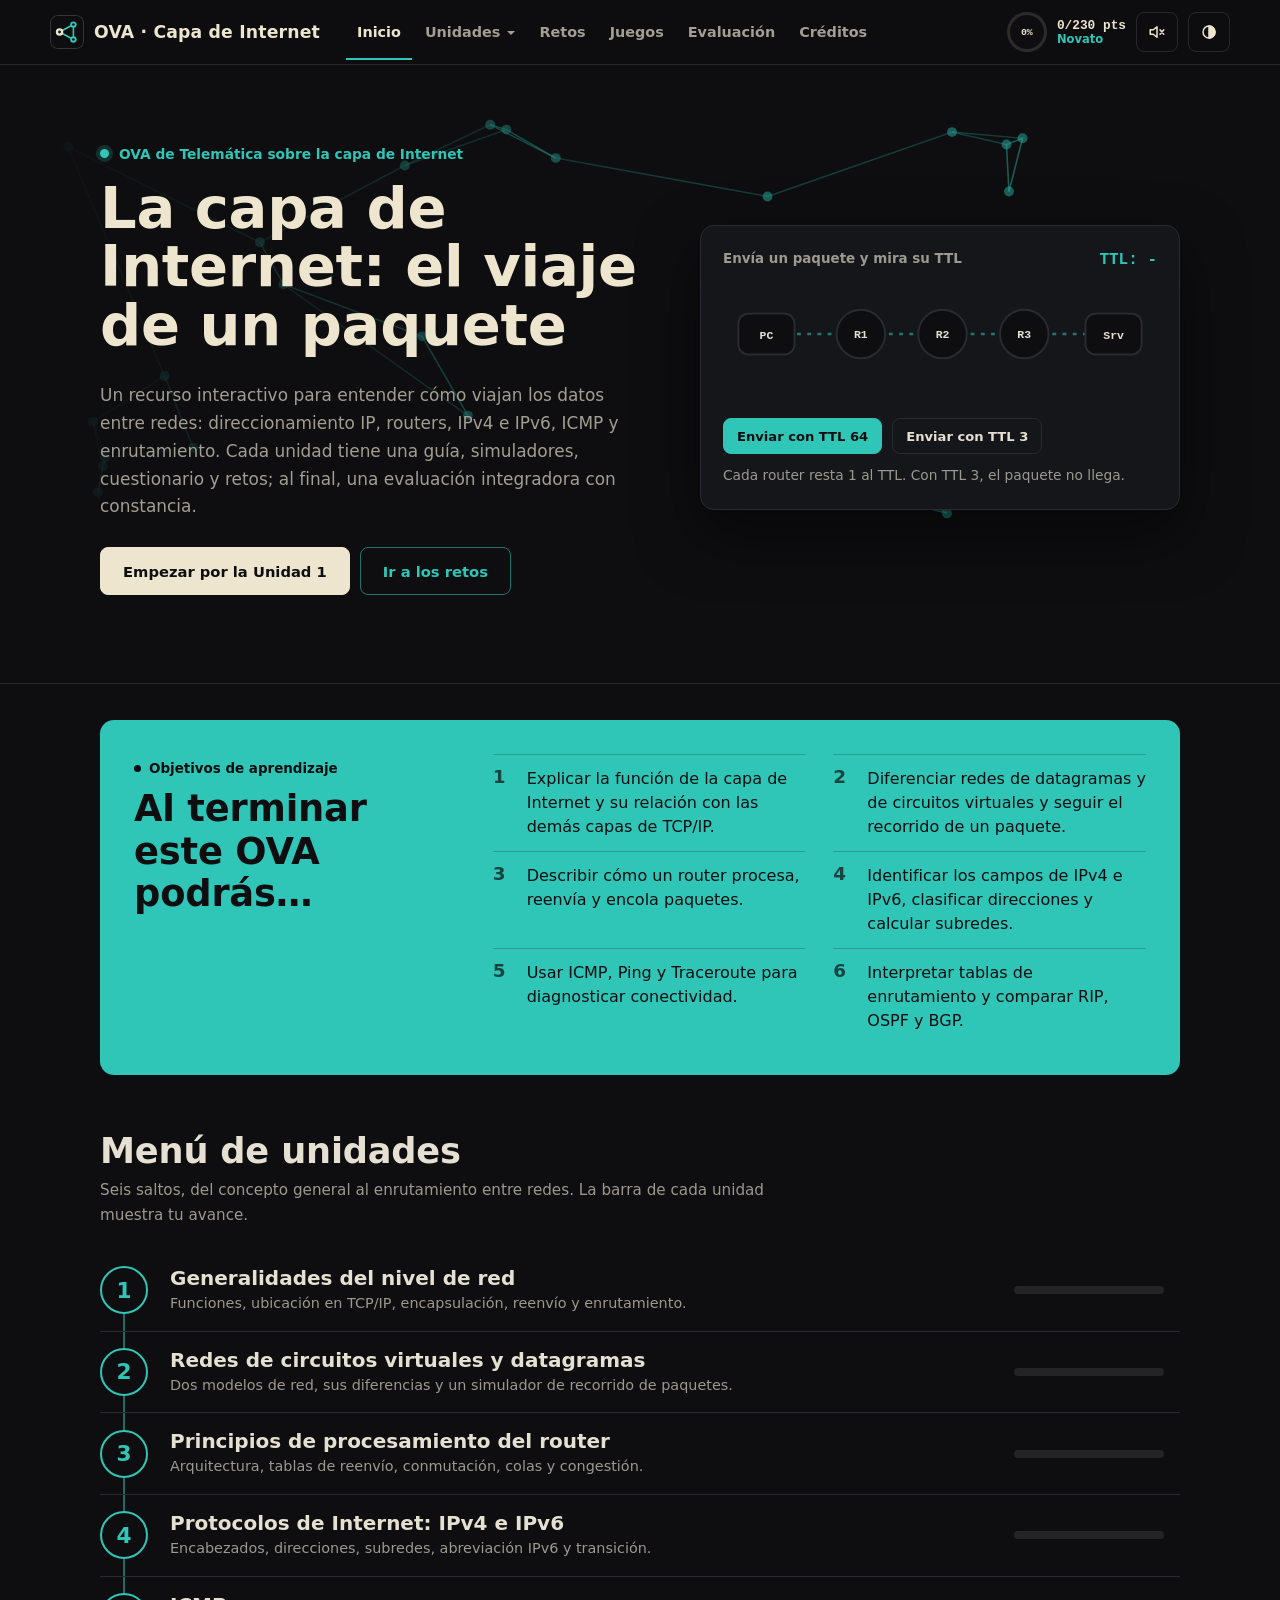
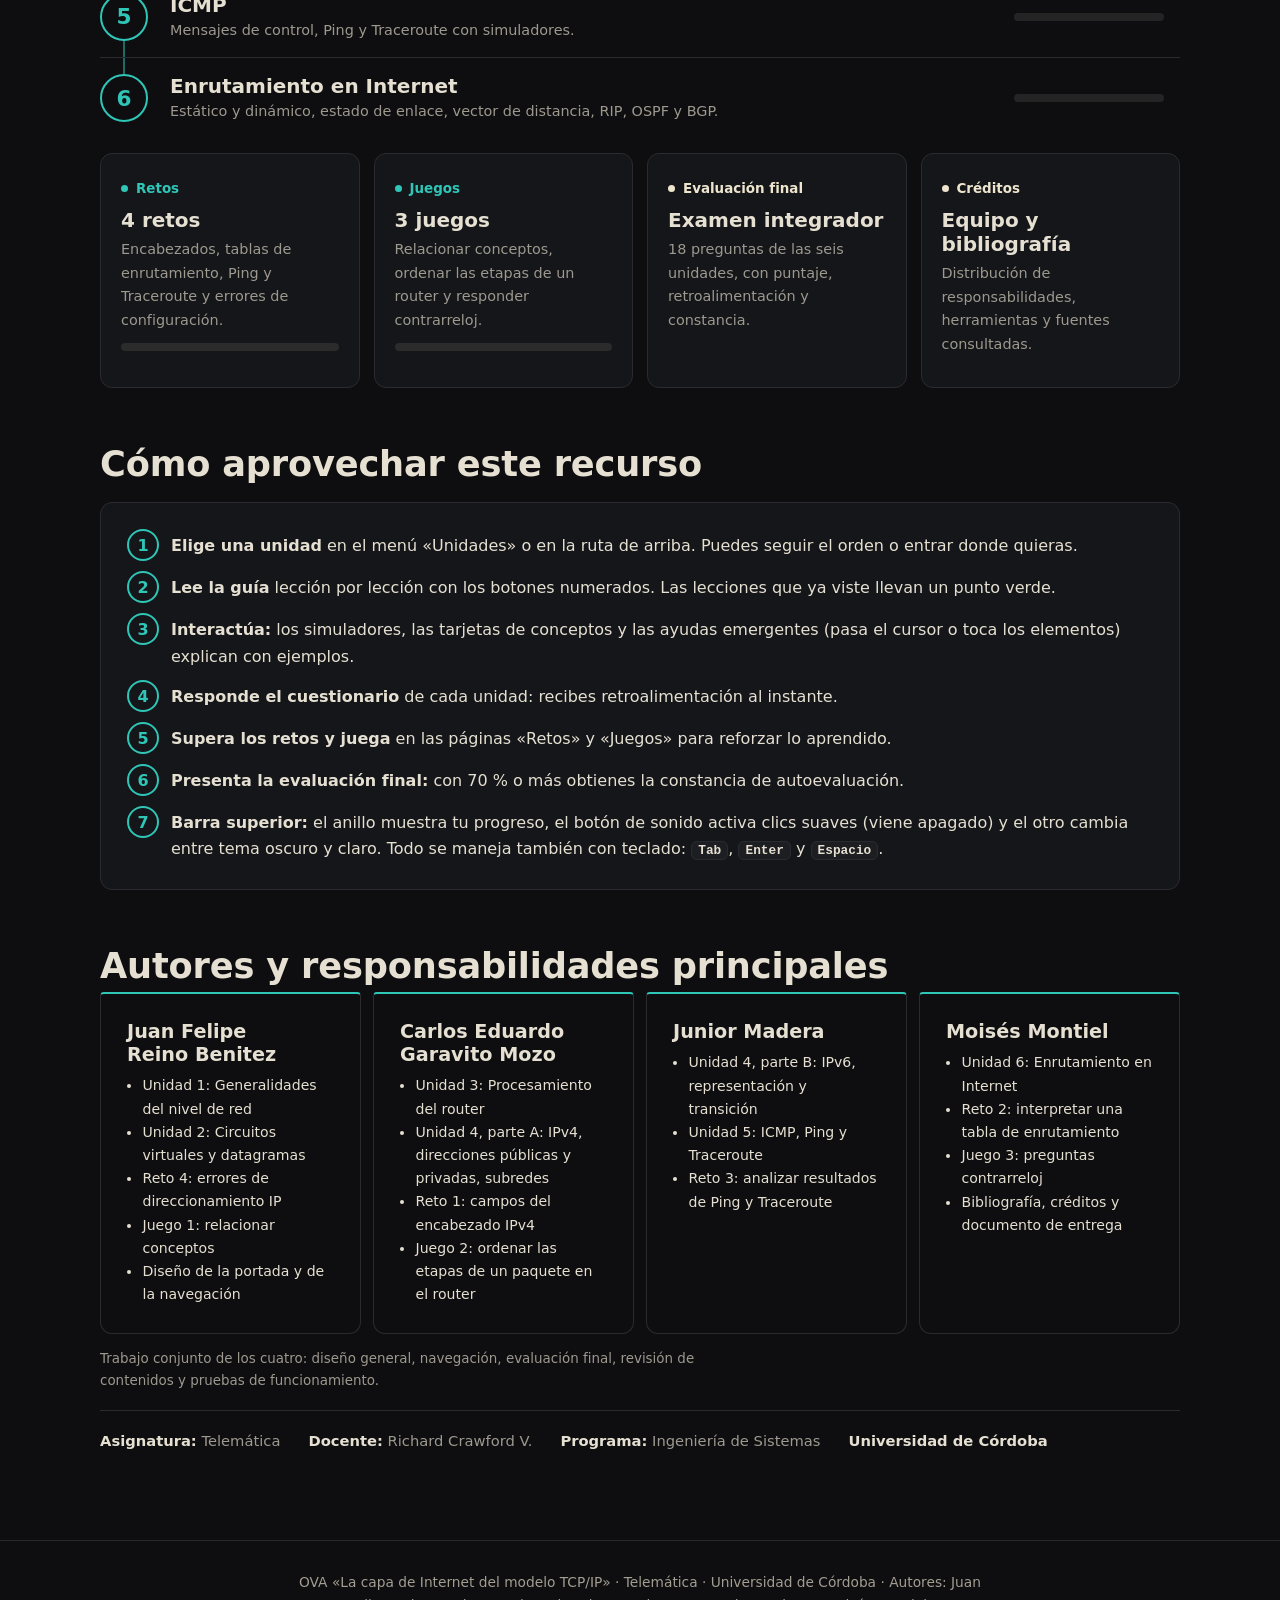
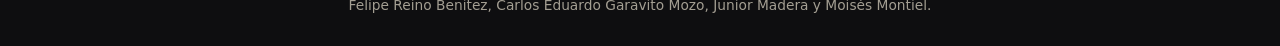
==== commit 17fe62fb: "Actualización style" ====
--- a/index.html
+++ b/index.html
@@ -4,128 +4,72 @@
 <head>
     <meta charset="UTF-8">
     <meta name="viewport" content="width=device-width, initial-scale=1.0">
-    <meta name="description"
-        content="OVA de Telemática sobre la capa de Internet del modelo TCP/IP: guías, simuladores, retos, juegos y evaluación final.">
+    <meta name="description" content="OVA de Telemática sobre la capa de Internet del modelo TCP/IP: guías, simuladores, retos, juegos y evaluación final.">
     <title>Inicio | OVA Capa de Internet</title>
     <link rel="icon" type="image/svg+xml" href="img/favicon.svg">
     <link rel="stylesheet" href="css/style.css">
     <link rel="stylesheet" href="css/componentes.css">
-    <script>(function () { try { var t = localStorage.getItem('ova_tema'); if (!t) t = matchMedia('(prefers-color-scheme: dark)').matches ? 'dark' : 'light'; document.documentElement.dataset.theme = t } catch (e) { } })();</script>
+    <script>(function(){try{var t=localStorage.getItem('ova_tema');if(!t)t='dark';document.documentElement.dataset.theme=t}catch(e){}})();</script>
 </head>
 
 <body style="--mc:var(--m1)">
+<div class="aviso-zip" role="alert" style="background:#2fc6b8;color:#0e0e10;padding:14px 18px;font:600 16px/1.5 Segoe UI,Arial,sans-serif">Esta página se abrió sin sus estilos ni sus programas. Descomprime primero el .zip completo (clic derecho &gt; «Extraer todo») y abre <b>index.html</b> desde la carpeta extraída, no desde dentro del .zip.</div>
 
-    <header class="barra">
-        <nav class="navbar" aria-label="Navegación principal">
-            <a class="brand" href="index.html"><img src="img/logo.svg" alt="" width="38" height="38"><span>OVA · Capa de
-                    Internet</span></a>
-            <button class="nav-toggle" type="button" aria-expanded="false" aria-controls="menu"
-                aria-label="Abrir menú"><svg viewBox="0 0 24 24" fill="none" stroke="currentColor" stroke-width="2"
-                    stroke-linecap="round" aria-hidden="true">
-                    <path d="M4 7h16M4 12h16M4 17h16" />
-                </svg></button>
-            <div class="menu" id="menu">
-                <ul class="nav-links">
-                    <li><a href="index.html" class="active" aria-current="page">Inicio</a></li>
-                    <li class="drop"><button class="drop-btn" type="button" aria-expanded="false"
-                            aria-haspopup="true">Unidades</button>
-                        <ul class="drop-menu">
-                            <li><a href="unidad1.html" data-prog="u1" style="--mc:var(--m1)"><span class="n"
-                                        style="--c:var(--m1)">1</span>Generalidades del nivel de red</a></li>
-                            <li><a href="unidad2.html" data-prog="u2" style="--mc:var(--m2)"><span class="n"
-                                        style="--c:var(--m2)">2</span>Redes de circuitos virtuales y datagramas</a></li>
-                            <li><a href="unidad3.html" data-prog="u3" style="--mc:var(--m3)"><span class="n"
-                                        style="--c:var(--m3)">3</span>Principios de procesamiento del router</a></li>
-                            <li><a href="unidad4.html" data-prog="u4" style="--mc:var(--m4)"><span class="n"
-                                        style="--c:var(--m4)">4</span>Protocolos de Internet: IPv4 e IPv6</a></li>
-                            <li><a href="unidad5.html" data-prog="u5" style="--mc:var(--m5)"><span class="n"
-                                        style="--c:var(--m5)">5</span>Protocolo de mensajes de control de Internet:
-                                    ICMP</a></li>
-                            <li><a href="unidad6.html" data-prog="u6" style="--mc:var(--m6)"><span class="n"
-                                        style="--c:var(--m6)">6</span>Enrutamiento en Internet</a></li>
-                        </ul>
-                    </li>
-                    <li><a href="retos.html">Retos</a></li>
-                    <li><a href="juegos.html">Juegos</a></li>
-                    <li><a href="examen.html">Evaluación</a></li>
-                    <li><a href="creditos.html">Créditos</a></li>
-                </ul>
-                <div class="hud">
-                    <div class="xp" id="xpRing" role="img" aria-label="Progreso total"><b id="xpNum">0%</b></div>
-                    <div class="hudtxt"><b id="xpTxt">0/230 pts</b><small id="xpLvl">Novato</small></div>
-                    <button class="btn alt icon" id="sndBtn" type="button" aria-pressed="false" aria-label="Sonido"
-                        data-tip="Sonidos suaves al pulsar y acertar (apagado por defecto)"><svg class="on-ico"
-                            viewBox="0 0 24 24" fill="none" stroke="currentColor" stroke-width="2"
-                            stroke-linecap="round" stroke-linejoin="round" aria-hidden="true">
-                            <path d="M3 9v6h4l5 4V5L7 9H3z" />
-                            <path d="M16 8.5a5 5 0 010 7M18.8 5.7a9 9 0 010 12.6" />
-                        </svg><svg class="off-ico" viewBox="0 0 24 24" fill="none" stroke="currentColor"
-                            stroke-width="2" stroke-linecap="round" stroke-linejoin="round" aria-hidden="true">
-                            <path d="M3 9v6h4l5 4V5L7 9H3z" />
-                            <path d="M16 9l5 6M21 9l-5 6" />
-                        </svg></button>
-                    <button class="btn alt icon" id="themeBtn" type="button"
-                        aria-label="Cambiar entre tema claro y oscuro" data-tip="Tema claro u oscuro"><svg
-                            viewBox="0 0 24 24" fill="none" stroke="currentColor" stroke-width="2"
-                            stroke-linecap="round" aria-hidden="true">
-                            <circle cx="12" cy="12" r="8" />
-                            <path d="M12 4a8 8 0 010 16z" fill="currentColor" />
-                        </svg></button>
-                </div>
+<header class="barra">
+    <nav class="navbar" aria-label="Navegación principal">
+        <a class="brand" href="index.html"><img src="img/logo.svg" alt="" width="38" height="38"><span>OVA · Capa de Internet</span></a>
+        <button class="nav-toggle" type="button" aria-expanded="false" aria-controls="menu" aria-label="Abrir menú"><svg viewBox="0 0 24 24" fill="none" stroke="currentColor" stroke-width="2" stroke-linecap="round" aria-hidden="true"><path d="M4 7h16M4 12h16M4 17h16"/></svg></button>
+        <div class="menu" id="menu">
+            <ul class="nav-links">
+                <li><a href="index.html" class="active" aria-current="page">Inicio</a></li>
+                <li class="drop"><button class="drop-btn" type="button" aria-expanded="false" aria-haspopup="true">Unidades</button>
+                    <ul class="drop-menu"><li><a href="unidad1.html" data-prog="u1" style="--mc:var(--m1)"><span class="n" style="--c:var(--m1)">1</span>Generalidades del nivel de red</a></li><li><a href="unidad2.html" data-prog="u2" style="--mc:var(--m2)"><span class="n" style="--c:var(--m2)">2</span>Redes de circuitos virtuales y datagramas</a></li><li><a href="unidad3.html" data-prog="u3" style="--mc:var(--m3)"><span class="n" style="--c:var(--m3)">3</span>Principios de procesamiento del router</a></li><li><a href="unidad4.html" data-prog="u4" style="--mc:var(--m4)"><span class="n" style="--c:var(--m4)">4</span>Protocolos de Internet: IPv4 e IPv6</a></li><li><a href="unidad5.html" data-prog="u5" style="--mc:var(--m5)"><span class="n" style="--c:var(--m5)">5</span>Protocolo de mensajes de control de Internet: ICMP</a></li><li><a href="unidad6.html" data-prog="u6" style="--mc:var(--m6)"><span class="n" style="--c:var(--m6)">6</span>Enrutamiento en Internet</a></li></ul></li>
+                <li><a href="retos.html">Retos</a></li>
+                <li><a href="juegos.html">Juegos</a></li>
+                <li><a href="examen.html">Evaluación</a></li>
+                <li><a href="creditos.html">Créditos</a></li>
+            </ul>
+            <div class="hud">
+                <div class="xp" id="xpRing" role="img" aria-label="Progreso total"><b id="xpNum">0%</b></div>
+                <div class="hudtxt"><b id="xpTxt">0/230 pts</b><small id="xpLvl">Novato</small></div>
+                <button class="btn alt icon" id="sndBtn" type="button" aria-pressed="false" aria-label="Sonido" data-tip="Sonidos suaves al pulsar y acertar (apagado por defecto)"><svg class="on-ico" viewBox="0 0 24 24" fill="none" stroke="currentColor" stroke-width="2" stroke-linecap="round" stroke-linejoin="round" aria-hidden="true"><path d="M3 9v6h4l5 4V5L7 9H3z"/><path d="M16 8.5a5 5 0 010 7M18.8 5.7a9 9 0 010 12.6"/></svg><svg class="off-ico" viewBox="0 0 24 24" fill="none" stroke="currentColor" stroke-width="2" stroke-linecap="round" stroke-linejoin="round" aria-hidden="true"><path d="M3 9v6h4l5 4V5L7 9H3z"/><path d="M16 9l5 6M21 9l-5 6"/></svg></button>
+                <button class="btn alt icon" id="themeBtn" type="button" aria-label="Cambiar entre tema claro y oscuro" data-tip="Tema claro u oscuro"><svg viewBox="0 0 24 24" fill="none" stroke="currentColor" stroke-width="2" stroke-linecap="round" aria-hidden="true"><circle cx="12" cy="12" r="8"/><path d="M12 4a8 8 0 010 16z" fill="currentColor"/></svg></button>
             </div>
-        </nav>
-    </header>
+        </div>
+    </nav>
+</header>
 
 
     <section class="portada">
         <div class="contenedor">
             <div>
-                <span class="etiqueta">OVA · Telemática · Capa de Internet</span>
+                <span class="etiqueta">OVA de Telemática sobre la capa de Internet</span>
                 <h1>La capa de Internet: el viaje de un paquete</h1>
-                <p>Un recurso interactivo para entender cómo viajan los datos entre redes: direccionamiento IP, routers,
-                    IPv4 e IPv6, ICMP y enrutamiento. Cada unidad tiene una guía, simuladores, cuestionario y retos; al
-                    final, una evaluación integradora con constancia.</p>
-                <a href="unidad1.html" class="btn claro">Empezar por la Unidad 1</a>
-                <a href="retos.html" class="btn borde">Ir a los retos</a>
+                <p>Un recurso interactivo para entender cómo viajan los datos entre redes: direccionamiento IP, routers, IPv4 e IPv6, ICMP y enrutamiento. Cada unidad tiene una guía, simuladores, cuestionario y retos; al final, una evaluación integradora con constancia.</p>
+                <div class="acciones">
+                    <a href="unidad1.html" class="btn claro">Empezar por la Unidad 1</a>
+                    <a href="retos.html" class="btn borde">Ir a los retos</a>
+                </div>
             </div>
             <div class="heroCard" aria-label="Demostración: un paquete atraviesa tres routers">
-                <div class="hc-top"><span>Envía un paquete y mira su TTL</span><span class="hc-ip" id="hpTtl">TTL:
-                        -</span></div>
-                <svg class="nw" viewBox="0 0 340 100" role="img"
-                    aria-label="Un paquete viaja del computador al servidor pasando por tres routers; cada router resta 1 al TTL">
-                    <path class="ln" d="M34 40 H306" />
-                    <g>
-                        <rect class="nd" x="12" y="24" width="44" height="32" rx="8" /><text class="tx" x="34"
-                            y="44">PC</text>
-                    </g>
-                    <g id="hr1">
-                        <circle class="nd" cx="108" cy="40" r="19" /><text class="tx" x="108" y="43">R1</text>
-                    </g>
-                    <g id="hr2">
-                        <circle class="nd" cx="172" cy="40" r="19" /><text class="tx" x="172" y="43">R2</text>
-                    </g>
-                    <g id="hr3">
-                        <circle class="nd" cx="236" cy="40" r="19" /><text class="tx" x="236" y="43">R3</text>
-                    </g>
-                    <g>
-                        <rect class="nd" x="284" y="24" width="44" height="32" rx="8" /><text class="tx" x="306"
-                            y="44">Srv</text>
-                    </g>
-                    <g id="hpk" style="transform:translate(34px,40px);opacity:0">
-                        <rect x="-26" y="-34" width="52" height="20" rx="7" style="fill:var(--m5)" /><text id="hpkT"
-                            x="0" y="-20" text-anchor="middle" style="fill:#fff;font:700 10px var(--mono)">TTL 64</text>
-                    </g>
+                <div class="hc-top"><span>Envía un paquete y mira su TTL</span><span class="hc-ip" id="hpTtl">TTL: -</span></div>
+                <svg class="nw" viewBox="0 0 340 100" role="img" aria-label="Un paquete viaja del computador al servidor pasando por tres routers; cada router resta 1 al TTL">
+                    <path class="ln" d="M34 40 H306"/>
+                    <g><rect class="nd" x="12" y="24" width="44" height="32" rx="8"/><text class="tx" x="34" y="44">PC</text></g>
+                    <g id="hr1"><circle class="nd" cx="108" cy="40" r="19"/><text class="tx" x="108" y="43">R1</text></g>
+                    <g id="hr2"><circle class="nd" cx="172" cy="40" r="19"/><text class="tx" x="172" y="43">R2</text></g>
+                    <g id="hr3"><circle class="nd" cx="236" cy="40" r="19"/><text class="tx" x="236" y="43">R3</text></g>
+                    <g><rect class="nd" x="284" y="24" width="44" height="32" rx="8"/><text class="tx" x="306" y="44">Srv</text></g>
+                    <g id="hpk" style="transform:translate(34px,40px);opacity:0"><rect x="-26" y="-34" width="52" height="20" rx="7" style="fill:var(--m4)"/><text id="hpkT" x="0" y="-20" text-anchor="middle" style="fill:var(--on);font:700 10px var(--mono)">TTL 64</text></g>
                 </svg>
-                <div class="hc-foot"><button class="btn sm" type="button" id="hSend64">Enviar con TTL 64</button><button
-                        class="btn alt sm" type="button" id="hSend3">Enviar con TTL 3</button></div>
-                <p class="hint" id="hLog" role="status" aria-live="polite" style="margin:10px 0 0">Cada router resta 1
-                    al TTL. Con TTL 3, el paquete no llega.</p>
+                <div class="hc-foot"><button class="btn sm" type="button" id="hSend64">Enviar con TTL 64</button><button class="btn alt sm" type="button" id="hSend3">Enviar con TTL 3</button></div>
+                <p class="hint" id="hLog" role="status" aria-live="polite" style="margin:10px 0 0">Cada router resta 1 al TTL. Con TTL 3, el paquete no llega.</p>
             </div>
         </div>
     </section>
     <main>
-        <div class="card"><span class="tag">Objetivos de aprendizaje</span>
-            <h3 style="margin-top:0">Al terminar este OVA podrás…</h3>
+        <section class="objetivos" aria-labelledby="tObj">
+            <div><span class="tag">Objetivos de aprendizaje</span><h2 id="tObj">Al terminar este OVA podrás…</h2></div>
             <ol>
                 <li>Explicar la función de la capa de Internet y su relación con las demás capas de TCP/IP.</li>
                 <li>Diferenciar redes de datagramas y de circuitos virtuales y seguir el recorrido de un paquete.</li>
@@ -134,154 +78,58 @@
                 <li>Usar ICMP, Ping y Traceroute para diagnosticar conectividad.</li>
                 <li>Interpretar tablas de enrutamiento y comparar RIP, OSPF y BGP.</li>
             </ol>
+        </section>
+
+        <h2 class="titulo-seccion">Menú de unidades</h2>
+        <p class="hint">Seis saltos, del concepto general al enrutamiento entre redes. La barra de cada unidad muestra tu avance.</p>
+        <ol class="ruta">
+            <li><a href="unidad1.html" style="--mc:var(--m1)"><span class="hop" aria-hidden="true">1</span><span><b><span class="sr">Unidad 1: </span>Generalidades del nivel de red</b><small>Funciones, ubicación en TCP/IP, encapsulación, reenvío y enrutamiento.</small></span><span class="qprog" aria-hidden="true"><i data-bar="u1"></i></span></a></li>
+            <li><a href="unidad2.html" style="--mc:var(--m1)"><span class="hop" aria-hidden="true">2</span><span><b><span class="sr">Unidad 2: </span>Redes de circuitos virtuales y datagramas</b><small>Dos modelos de red, sus diferencias y un simulador de recorrido de paquetes.</small></span><span class="qprog" aria-hidden="true"><i data-bar="u2"></i></span></a></li>
+            <li><a href="unidad3.html" style="--mc:var(--m1)"><span class="hop" aria-hidden="true">3</span><span><b><span class="sr">Unidad 3: </span>Principios de procesamiento del router</b><small>Arquitectura, tablas de reenvío, conmutación, colas y congestión.</small></span><span class="qprog" aria-hidden="true"><i data-bar="u3"></i></span></a></li>
+            <li><a href="unidad4.html" style="--mc:var(--m1)"><span class="hop" aria-hidden="true">4</span><span><b><span class="sr">Unidad 4: </span>Protocolos de Internet: IPv4 e IPv6</b><small>Encabezados, direcciones, subredes, abreviación IPv6 y transición.</small></span><span class="qprog" aria-hidden="true"><i data-bar="u4"></i></span></a></li>
+            <li><a href="unidad5.html" style="--mc:var(--m1)"><span class="hop" aria-hidden="true">5</span><span><b><span class="sr">Unidad 5: </span>ICMP</b><small>Mensajes de control, Ping y Traceroute con simuladores.</small></span><span class="qprog" aria-hidden="true"><i data-bar="u5"></i></span></a></li>
+            <li><a href="unidad6.html" style="--mc:var(--m1)"><span class="hop" aria-hidden="true">6</span><span><b><span class="sr">Unidad 6: </span>Enrutamiento en Internet</b><small>Estático y dinámico, estado de enlace, vector de distancia, RIP, OSPF y BGP.</small></span><span class="qprog" aria-hidden="true"><i data-bar="u6"></i></span></a></li>
+        </ol>
+
+        <div class="extras">
+            <a class="card" href="retos.html"><span class="tag">Retos</span><h3>4 retos</h3><p>Encabezados, tablas de enrutamiento, Ping y Traceroute y errores de configuración.</p><div class="qprog" aria-hidden="true"><i data-bar="retos"></i></div></a>
+            <a class="card" href="juegos.html"><span class="tag">Juegos</span><h3>3 juegos</h3><p>Relacionar conceptos, ordenar las etapas de un router y responder contrarreloj.</p><div class="qprog" aria-hidden="true"><i data-bar="juegos"></i></div></a>
+            <a class="card" href="examen.html" style="--mc:var(--m4)"><span class="tag">Evaluación final</span><h3>Examen integrador</h3><p>18 preguntas de las seis unidades, con puntaje, retroalimentación y constancia.</p></a>
+            <a class="card" href="creditos.html" style="--mc:var(--m4)"><span class="tag">Créditos</span><h3>Equipo y bibliografía</h3><p>Distribución de responsabilidades, herramientas y fuentes consultadas.</p></a>
         </div>
 
-        <h2 class="titulo-seccion">Menú de unidades</h2>
-        <div class="grid">
-            <a class="card" href="unidad1.html" style="--mc:var(--m1)"><span class="tag">Unidad 1</span>
-                <h3 style="margin-top:0">Generalidades del nivel de red</h3>
-                <p>Funciones, ubicación en TCP/IP, encapsulación, reenvío y enrutamiento.</p>
-                <div class="qprog" aria-hidden="true"><i data-bar="u1"></i></div>
-            </a>
-            <a class="card" href="unidad2.html" style="--mc:var(--m2)"><span class="tag">Unidad 2</span>
-                <h3 style="margin-top:0">Redes de circuitos virtuales y datagramas</h3>
-                <p>Dos modelos de red, sus diferencias y un simulador de recorrido de paquetes.</p>
-                <div class="qprog" aria-hidden="true"><i data-bar="u2"></i></div>
-            </a>
-            <a class="card" href="unidad3.html" style="--mc:var(--m3)"><span class="tag">Unidad 3</span>
-                <h3 style="margin-top:0">Principios de procesamiento del router</h3>
-                <p>Arquitectura, tablas de reenvío, conmutación, colas y congestión.</p>
-                <div class="qprog" aria-hidden="true"><i data-bar="u3"></i></div>
-            </a>
-            <a class="card" href="unidad4.html" style="--mc:var(--m4)"><span class="tag">Unidad 4</span>
-                <h3 style="margin-top:0">Protocolos de Internet: IPv4 e IPv6</h3>
-                <p>Encabezados, direcciones, subredes, abreviación IPv6 y transición.</p>
-                <div class="qprog" aria-hidden="true"><i data-bar="u4"></i></div>
-            </a>
-            <a class="card" href="unidad5.html" style="--mc:var(--m5)"><span class="tag">Unidad 5</span>
-                <h3 style="margin-top:0">ICMP</h3>
-                <p>Mensajes de control, Ping y Traceroute con simuladores.</p>
-                <div class="qprog" aria-hidden="true"><i data-bar="u5"></i></div>
-            </a>
-            <a class="card" href="unidad6.html" style="--mc:var(--m6)"><span class="tag">Unidad 6</span>
-                <h3 style="margin-top:0">Enrutamiento en Internet</h3>
-                <p>Estático y dinámico, estado de enlace, vector de distancia, RIP, OSPF y BGP.</p>
-                <div class="qprog" aria-hidden="true"><i data-bar="u6"></i></div>
-            </a>
-            <a class="card" href="retos.html" style="--mc:var(--m5)"><span class="tag">Retos</span>
-                <h3 style="margin-top:0">4 retos</h3>
-                <p>Encabezados, tablas de enrutamiento, Ping y Traceroute y errores de configuración.</p>
-                <div class="qprog" aria-hidden="true"><i data-bar="retos"></i></div>
-            </a>
-            <a class="card" href="juegos.html" style="--mc:var(--m3)"><span class="tag">Juegos</span>
-                <h3 style="margin-top:0">3 juegos</h3>
-                <p>Relacionar conceptos, ordenar las etapas de un router y responder contrarreloj.</p>
-                <div class="qprog" aria-hidden="true"><i data-bar="juegos"></i></div>
-            </a>
-            <a class="card" href="examen.html" style="--mc:var(--m4)"><span class="tag">Evaluación final</span>
-                <h3 style="margin-top:0">Examen integrador</h3>
-                <p>18 preguntas de las seis unidades, con puntaje, retroalimentación y constancia.</p>
-            </a>
-            <a class="card" href="creditos.html" style="--mc:var(--m1)"><span class="tag">Créditos</span>
-                <h3 style="margin-top:0">Equipo y bibliografía</h3>
-                <p>Distribución de responsabilidades, herramientas y fuentes consultadas.</p>
-            </a>
+        <h2 class="titulo-seccion">Cómo aprovechar este recurso</h2>
+        <div class="card">
+            <ol class="steps4" style="margin:0">
+                <li><div><b>Elige una unidad</b> en el menú «Unidades» o en la ruta de arriba. Puedes seguir el orden o entrar donde quieras.</div></li>
+                <li><div><b>Lee la guía</b> lección por lección con los botones numerados. Las lecciones que ya viste llevan un punto verde.</div></li>
+                <li><div><b>Interactúa:</b> los simuladores, las tarjetas de conceptos y las ayudas emergentes (pasa el cursor o toca los elementos) explican con ejemplos.</div></li>
+                <li><div><b>Responde el cuestionario</b> de cada unidad: recibes retroalimentación al instante.</div></li>
+                <li><div><b>Supera los retos y juega</b> en las páginas «Retos» y «Juegos» para reforzar lo aprendido.</div></li>
+                <li><div><b>Presenta la evaluación final:</b> con 70 % o más obtienes la constancia de autoevaluación.</div></li>
+                <li><div><b>Barra superior:</b> el anillo muestra tu progreso, el botón de sonido activa clics suaves (viene apagado) y el otro cambia entre tema oscuro y claro. Todo se maneja también con teclado: <kbd>Tab</kbd>, <kbd>Enter</kbd> y <kbd>Espacio</kbd>.</div></li>
+            </ol></div>
+
+        <h2 class="titulo-seccion">Autores y responsabilidades principales</h2>
+        <div class="team">
+            <div class="card"><h3>Juan Felipe Reino Benitez</h3><ul><li>Unidad 1: Generalidades del nivel de red</li><li>Unidad 2: Circuitos virtuales y datagramas</li><li>Reto 4: errores de direccionamiento IP</li><li>Juego 1: relacionar conceptos</li><li>Diseño de la portada y de la navegación</li></ul></div>
+            <div class="card"><h3>Carlos Eduardo Garavito Mozo</h3><ul><li>Unidad 3: Procesamiento del router</li><li>Unidad 4, parte A: IPv4, direcciones públicas y privadas, subredes</li><li>Reto 1: campos del encabezado IPv4</li><li>Juego 2: ordenar las etapas de un paquete en el router</li></ul></div>
+            <div class="card"><h3>Junior Madera</h3><ul><li>Unidad 4, parte B: IPv6, representación y transición</li><li>Unidad 5: ICMP, Ping y Traceroute</li><li>Reto 3: analizar resultados de Ping y Traceroute</li></ul></div>
+            <div class="card"><h3>Moisés Montiel</h3><ul><li>Unidad 6: Enrutamiento en Internet</li><li>Reto 2: interpretar una tabla de enrutamiento</li><li>Juego 3: preguntas contrarreloj</li><li>Bibliografía, créditos y documento de entrega</li></ul></div>
         </div>
-
-        <div class="card" style="--mc:var(--m3)"><span class="tag">Instrucciones de uso</span>
-            <h3 style="margin-top:0">Cómo aprovechar este recurso</h3>
-            <ol class="steps4">
-                <li>
-                    <div><b>Elige una unidad</b> en el menú «Unidades» o en las tarjetas de arriba. Puedes seguir el
-                        orden o entrar donde quieras.</div>
-                </li>
-                <li>
-                    <div><b>Lee la guía</b> lección por lección con los botones numerados. Las lecciones que ya viste
-                        llevan un punto verde.</div>
-                </li>
-                <li>
-                    <div><b>Interactúa:</b> los simuladores, las tarjetas de conceptos y las ayudas emergentes (pasa el
-                        cursor o toca los elementos) explican con ejemplos.</div>
-                </li>
-                <li>
-                    <div><b>Responde el cuestionario</b> de cada unidad: recibes retroalimentación al instante.</div>
-                </li>
-                <li>
-                    <div><b>Supera los retos y juega</b> en las páginas «Retos» y «Juegos» para reforzar lo aprendido.
-                    </div>
-                </li>
-                <li>
-                    <div><b>Presenta la evaluación final:</b> con 70 % o más obtienes la constancia de autoevaluación.
-                    </div>
-                </li>
-                <li>
-                    <div><b>Barra superior:</b> el anillo muestra tu progreso, el botón de sonido activa clics suaves
-                        (viene apagado) y el otro cambia entre tema claro y oscuro. Todo se maneja también con teclado:
-                        <kbd>Tab</kbd>, <kbd>Enter</kbd> y <kbd>Espacio</kbd>.
-                    </div>
-                </li>
-            </ol>
-        </div>
-
-        <div class="card"><span class="tag">Integrantes</span>
-            <h3 style="margin-top:0">Autores y responsabilidades principales</h3>
-            <div class="team">
-                <div class="card">
-                    <h3>Juan Felipe Reino Benitez</h3>
-                    <ul>
-                        <li>Unidad 1: Generalidades del nivel de red</li>
-                        <li>Unidad 2: Circuitos virtuales y datagramas</li>
-                        <li>Reto 4: errores de direccionamiento IP</li>
-                        <li>Juego 1: relacionar conceptos</li>
-                        <li>Diseño de la portada y de la navegación</li>
-                    </ul>
-                </div>
-                <div class="card">
-                    <h3>Carlos Eduardo Garavito Mozo</h3>
-                    <ul>
-                        <li>Unidad 3: Procesamiento del router</li>
-                        <li>Unidad 4, parte A: IPv4, direcciones públicas y privadas, subredes</li>
-                        <li>Reto 1: campos del encabezado IPv4</li>
-                        <li>Juego 2: ordenar las etapas de un paquete en el router</li>
-                    </ul>
-                </div>
-                <div class="card">
-                    <h3>Junior Madera</h3>
-                    <ul>
-                        <li>Unidad 4, parte B: IPv6, representación y transición</li>
-                        <li>Unidad 5: ICMP, Ping y Traceroute</li>
-                        <li>Reto 3: analizar resultados de Ping y Traceroute</li>
-                    </ul>
-                </div>
-                <div class="card">
-                    <h3>Moisés Montiel</h3>
-                    <ul>
-                        <li>Unidad 6: Enrutamiento en Internet</li>
-                        <li>Reto 2: interpretar una tabla de enrutamiento</li>
-                        <li>Juego 3: preguntas contrarreloj</li>
-                        <li>Bibliografía, créditos y documento de entrega</li>
-                    </ul>
-                </div>
-            </div>
-            <p class="hint" style="margin-top:12px">Trabajo conjunto de los cuatro: diseño general, navegación,
-                evaluación final, revisión de contenidos y pruebas de funcionamiento.</p>
-        </div>
-        <div class="card">
-            <p style="margin:0"><b>Asignatura:</b> Telemática · <b>Docente:</b> Richard Crawford V. · <b>Programa:</b>
-                Ingeniería de Sistemas · Universidad de Córdoba</p>
-        </div>
+        <p class="hint" style="margin-top:14px">Trabajo conjunto de los cuatro: diseño general, navegación, evaluación final, revisión de contenidos y pruebas de funcionamiento.</p>
+        <p class="datos-curso"><span><b>Asignatura:</b> Telemática</span><span><b>Docente:</b> Richard Crawford V.</span><span><b>Programa:</b> Ingeniería de Sistemas</span><span><b>Universidad de Córdoba</b></span></p>
     </main>
 
-    <footer class="pie-pagina">
-        <p>OVA «La capa de Internet del modelo TCP/IP» · Telemática · Universidad de Córdoba · Autores: Juan Felipe
-            Reino Benitez, Carlos Eduardo Garavito Mozo, Junior Madera y Moisés Montiel.</p>
-    </footer>
-    <div class="toast" id="toast" role="status" aria-live="polite"></div>
-    <canvas id="fx" aria-hidden="true"></canvas>
-    <div class="tip" id="tip" role="tooltip"></div>
+<footer class="pie-pagina">
+    <p>OVA «La capa de Internet del modelo TCP/IP» · Telemática · Universidad de Córdoba · Autores: Juan Felipe Reino Benitez, Carlos Eduardo Garavito Mozo, Junior Madera y Moisés Montiel.</p>
+</footer>
+<div class="toast" id="toast" role="status" aria-live="polite"></div>
+<canvas id="fx" aria-hidden="true"></canvas>
+<div class="tip" id="tip" role="tooltip"></div>
 
-    <script src="js/app.js"></script>
-    <script src="js/inicio.js"></script>
+<script src="js/app.js"></script>
+<script src="js/inicio.js"></script>
 </body>
 
-</html>+</html>
--- a/css/style.css
+++ b/css/style.css
@@ -4,1014 +4,398 @@
    de navegación, portada, encabezados de página, tarjetas, botones, pie.
    Los estilos de los simuladores, cuestionarios y juegos están en
    css/componentes.css
+
+   Paleta 60 · 30 · 10
+     60 %  negro piano       #0E0E10  (fondo, barra, portada, pie)
+     30 %  turquesa surf     #2FC6B8  (la «ruta»: acentos, botones, progreso)
+     10 %  marfil antiguo    #EEE5CF  (titulares, botón principal de la portada)
    ===================================================================== */
 
-/* ---------- paleta (colores sobrios, sin tonos brillantes) ---------- */
+/* ---------- paleta ---------- */
 :root {
-    --brand: #1f3a5f;
-    /* azul marino de la barra y la portada */
-    --brand-2: #2b4c7e;
-    --claro: #e8eef5;
-
-    --m1: #2c5f8a;
-    /* Unidad 1 · azul acero */
-    --m2: #2a7a78;
-    /* Unidad 2 · verde azulado */
-    --m3: #5f7d3a;
-    /* Unidad 3 · verde oliva */
-    --m4: #9a5b13;
-    /* Unidad 4 · ocre */
-    --m5: #a8472f;
-    /* Unidad 5 · terracota */
-    --m6: #6b4a7a;
-    /* Unidad 6 · ciruela */
-
-    --bg: #f3f5f7;
-    --text: #1f2933;
-    --muted: #566371;
-    --line: #d8dee5;
-    --card: #ffffff;
-    --card-solid: #ffffff;
-    --field: #ffffff;
-    --shadow: 0 6px 18px rgba(31, 58, 95, .08);
-    --on: #ffffff;
-    /* texto sobre un color de acento */
-    --ok: #2f7d4f;
-    --bad: #b03a2e;
-    --net: #2c5f8a;
-    --host: #9a5b13;
+    /* colores base de la paleta */
+    --piano: #0e0e10;
+    --piano-2: #151619;
+    --piano-3: #1d1e22;
+    --surf: #2fc6b8;
+    --surf-deep: #148c82;
+    --surf-pale: #8fe0d6;
+    --ivory: #eee5cf;
+    --ivory-aged: #cdbf9c;
+
+    /* zonas que siempre son negro piano (barra, portada, encabezados, pie) */
+    --chrome: var(--piano);
+    --chrome-text: var(--ivory);
+    --chrome-muted: #a39e92;
+    --chrome-line: rgba(238, 229, 207, .12);
+
+    /* tema oscuro (por defecto) */
+    --brand: var(--piano);
+    --brand-2: var(--piano-2);
+    --claro: var(--ivory);
+
+    --m1: #2fc6b8;             /* Unidad 1 · turquesa surf */
+    --m2: #8fe0d6;             /* Unidad 2 · espuma */
+    --m3: #1a9e93;             /* Unidad 3 · turquesa profundo */
+    --m4: #eee5cf;             /* Unidad 4 · marfil antiguo */
+    --m5: #cdbf9c;             /* Unidad 5 · marfil envejecido */
+    --m6: #6fa39d;             /* Unidad 6 · bruma */
+
+    --bg: #0e0e10;
+    --text: #e6e0d2;
+    --muted: #9d998f;
+    --line: #2a2b30;
+    --card: #151619;
+    --card-solid: #151619;
+    --field: #0b0b0d;
+    --shadow: none;
+    --on: #0e0e10;             /* texto sobre un color de acento */
+    --ok: #4fd6a8;
+    --bad: #f08a78;
+    --net: #2fc6b8;
+    --host: #eee5cf;
 
     --sans: "Segoe UI", system-ui, -apple-system, Roboto, "Helvetica Neue", Arial, sans-serif;
+    --display: "Bahnschrift SemiCondensed", "Bahnschrift", "DIN Alternate", "Avenir Next Condensed", "Roboto Condensed", "Arial Narrow", sans-serif-condensed, var(--sans);
     --mono: ui-monospace, SFMono-Regular, Menlo, Consolas, "Liberation Mono", monospace;
 
     /* alias usados por los componentes */
     --ink: var(--text);
     --edge: var(--line);
     --panel: var(--card-solid);
-    --soft: color-mix(in srgb, var(--text) 5%, transparent);
-    --off: color-mix(in srgb, var(--text) 9%, transparent);
+    --soft: color-mix(in srgb, var(--text) 4%, transparent);
+    --off: color-mix(in srgb, var(--text) 10%, transparent);
+    color-scheme: dark;
+}
+
+/* tema claro: papel marfil; la barra, la portada y el pie siguen en negro piano */
+:root[data-theme="light"] {
+    --m1: #0e8076;
+    --m2: #2b6f69;
+    --m3: #0a4d47;
+    --m4: #1c1c1f;
+    --m5: #4a4a4e;
+    --m6: #4f7c77;
+    --bg: #efe8d7;
+    --text: #141416;
+    --muted: #5a574f;
+    --line: #d8cdb4;
+    --card: #f7f2e6;
+    --card-solid: #f7f2e6;
+    --field: #fffcf5;
+    --on: #f4eedf;
+    --ok: #0b7a5e;
+    --bad: #b23a2b;
+    --net: #0e8076;
+    --host: #1c1c1f;
+    --soft: color-mix(in srgb, var(--text) 4%, transparent);
+    --off: color-mix(in srgb, var(--text) 10%, transparent);
     color-scheme: light;
 }
 
-:root[data-theme="dark"] {
-    --brand: #16263d;
-    --brand-2: #1f3a5f;
-    --claro: #26303c;
-    --m1: #7fa8cf;
-    --m2: #72b2ae;
-    --m3: #9dba76;
-    --m4: #d3a463;
-    --m5: #d98a73;
-    --m6: #b898c7;
-    --bg: #14181d;
-    --text: #e4e8ec;
-    --muted: #9aa5b1;
-    --line: #2d3641;
-    --card: #1c2229;
-    --card-solid: #1c2229;
-    --field: #161b21;
-    --shadow: 0 6px 18px rgba(0, 0, 0, .4);
-    --on: #14181d;
-    --ok: #7cc79a;
-    --bad: #e08b80;
-    --net: #7fa8cf;
-    --host: #d3a463;
-    color-scheme: dark;
-}
-
 /* ---------- base ---------- */
-*,
-*::before,
-*::after {
-    box-sizing: border-box;
-}
-
-html {
-    -webkit-text-size-adjust: 100%;
-    text-size-adjust: 100%;
-    scroll-behavior: smooth;
-    scroll-padding-top: 84px;
-}
-
-html,
-body {
-    margin: 0;
-}
-
+*, *::before, *::after { box-sizing: border-box; }
+html { -webkit-text-size-adjust: 100%; text-size-adjust: 100%; scroll-behavior: smooth; scroll-padding-top: 84px; }
+html, body { margin: 0; }
 body {
     font: 400 16px/1.65 var(--sans);
     background: var(--bg);
     color: var(--text);
-    padding-top: 68px;
-    /* alto de la barra fija */
+    padding-top: 64px;          /* alto de la barra fija */
     overflow-x: hidden;
     -webkit-tap-highlight-color: transparent;
 }
-
-img {
-    max-width: 100%;
-}
-
-h1,
-h2,
-h3 {
-    line-height: 1.2;
-    margin: 0 0 .6em;
-    overflow-wrap: anywhere;
-    text-wrap: balance;
-}
-
-h1 {
-    font-size: clamp(2rem, 5.6vw, 3.1rem);
-    font-weight: 800;
-    letter-spacing: -.02em;
-}
-
-h2 {
-    font-size: clamp(1.45rem, 4vw, 2rem);
-    font-weight: 800;
-    letter-spacing: -.015em;
-}
-
-h3 {
-    font-size: 1.08rem;
-    font-weight: 700;
-    margin-top: 1.4em;
-}
-
-p {
-    margin: 0 0 1em;
-    max-width: 70ch;
-}
-
-a {
-    color: var(--m1);
-}
-
-ol,
-ul {
-    padding-left: 1.3em;
-}
-
-.mono,
-code {
-    font-family: var(--mono);
-}
-
-.sr {
-    position: absolute;
-    width: 1px;
-    height: 1px;
-    overflow: hidden;
-    clip: rect(0 0 0 0);
-    white-space: nowrap;
-}
-
-:focus-visible {
-    outline: 3px solid color-mix(in srgb, var(--mc, var(--m1)) 75%, #fff);
-    outline-offset: 2px;
-}
-
-[tabindex="-1"]:focus {
-    outline: none;
-}
-
-.contenedor {
-    width: min(1080px, 100% - 32px);
-    margin-inline: auto;
-}
-
-/* ---------- barra de navegación (fija, como en el proyecto de referencia) ---------- */
+/* el acento general de cada página es siempre el turquesa (30 %); los tonos por unidad
+   se conservan dentro de figuras, gráficos y tarjetas que los piden explícitamente */
+body[style] { --mc: var(--m1) !important; }
+/* aviso que solo se ve si la hoja de estilos no cargó (página abierta dentro del .zip) */
+.aviso-zip { display: none !important; }
+img { max-width: 100%; }
+h1, h2, h3 { line-height: 1.15; margin: 0 0 .6em; overflow-wrap: anywhere; text-wrap: balance; }
+h1, h2 { font-family: var(--display); font-weight: 600; letter-spacing: -.005em; }
+h1 { font-size: clamp(2.2rem, 6vw, 3.6rem); line-height: 1.02; }
+h2 { font-size: clamp(1.6rem, 4vw, 2.2rem); }
+h3 { font-size: 1.1rem; font-weight: 700; margin-top: 1.4em; }
+p { margin: 0 0 1em; max-width: 70ch; }
+a { color: var(--m1); text-underline-offset: 3px; }
+ol, ul { padding-left: 1.3em; }
+.mono, code { font-family: var(--mono); }
+.sr { position: absolute; width: 1px; height: 1px; overflow: hidden; clip: rect(0 0 0 0); white-space: nowrap; }
+:focus-visible { outline: 2px solid var(--surf); outline-offset: 3px; }
+[tabindex="-1"]:focus { outline: none; }
+.contenedor { width: min(1080px, 100% - 32px); margin-inline: auto; }
+::selection { background: var(--surf); color: var(--piano); }
+
+/* ---------- barra de navegación ---------- */
 .barra {
-    position: fixed;
-    inset: 0 0 auto 0;
-    z-index: 50;
-    background: var(--brand);
-    color: #fff;
-    border-bottom: 1px solid rgba(255, 255, 255, .12);
-    box-shadow: 0 3px 14px rgba(0, 0, 0, .18);
-}
-
+    position: fixed; inset: 0 0 auto 0; z-index: 50;
+    background: color-mix(in srgb, var(--chrome) 94%, transparent);
+    -webkit-backdrop-filter: blur(10px); backdrop-filter: blur(10px);
+    color: var(--chrome-text);
+    border-bottom: 1px solid var(--chrome-line);
+}
 .navbar {
-    width: min(1180px, 100% - 24px);
-    margin-inline: auto;
-    min-height: 68px;
-    display: flex;
-    align-items: center;
-    gap: 12px;
-    position: relative;
-}
-
-.brand {
-    display: flex;
-    align-items: center;
-    gap: 10px;
-    color: #fff;
-    text-decoration: none;
-    font-weight: 700;
-    white-space: nowrap;
-}
-
-.brand img {
-    width: 38px;
-    height: 38px;
-    border-radius: 10px;
-    background: #fff;
-    padding: 3px;
-}
-
+    width: min(1180px, 100% - 24px); margin-inline: auto; min-height: 64px;
+    display: flex; align-items: center; gap: 12px; position: relative;
+}
+.brand { display: flex; align-items: center; gap: 10px; color: var(--chrome-text); text-decoration: none; white-space: nowrap; font: 600 1.08rem var(--display); letter-spacing: .01em; }
+.brand img { width: 34px; height: 34px; border-radius: 8px; }
 .nav-toggle {
-    display: none;
-    margin-left: auto;
-    width: 44px;
-    height: 44px;
-    border-radius: 10px;
-    cursor: pointer;
-    border: 1px solid rgba(255, 255, 255, .35);
-    background: transparent;
-    color: #fff;
-}
-
-.nav-toggle svg {
-    width: 24px;
-    height: 24px;
-}
-
-.menu {
-    display: flex;
-    align-items: center;
-    flex: 1;
-    gap: 14px;
-}
-
-.nav-links {
-    list-style: none;
-    display: flex;
-    align-items: center;
-    gap: 2px;
-    margin: 0 auto 0 12px;
-    padding: 0;
-}
-
-.nav-links>li {
-    position: relative;
-}
-
-.nav-links a,
-.drop-btn {
-    display: block;
-    color: #fff;
-    text-decoration: none;
-    background: none;
-    border: 0;
-    cursor: pointer;
-    font: 600 .92rem var(--sans);
-    padding: 10px 12px;
-    border-radius: 8px;
-    border-bottom: 2px solid transparent;
-}
-
-.nav-links a:hover,
-.drop-btn:hover {
-    background: rgba(255, 255, 255, .12);
-}
-
-.nav-links a.active,
-.drop-btn.active {
-    background: rgba(255, 255, 255, .16);
-    border-bottom-color: #fff;
-}
-
-.drop-btn::after {
-    content: "";
-    display: inline-block;
-    margin-left: 7px;
-    border: 4px solid transparent;
-    border-top-color: currentColor;
-    vertical-align: -2px;
-}
-
+    display: none; margin-left: auto; width: 44px; height: 44px; border-radius: 8px; cursor: pointer;
+    border: 1px solid var(--chrome-line); background: transparent; color: var(--chrome-text);
+}
+.nav-toggle svg { width: 24px; height: 24px; }
+.menu { display: flex; align-items: center; flex: 1; gap: 14px; }
+.nav-links { list-style: none; display: flex; align-items: center; gap: 2px; margin: 0 auto 0 14px; padding: 0; }
+.nav-links > li { position: relative; }
+.nav-links a, .drop-btn {
+    display: block; color: var(--chrome-muted); text-decoration: none; background: none; border: 0; cursor: pointer;
+    font: 600 .9rem var(--sans); padding: 20px 11px 18px; border-radius: 0;
+    border-bottom: 2px solid transparent; transition: color .15s, border-color .15s;
+}
+.nav-links a:hover, .drop-btn:hover { color: var(--chrome-text); }
+.nav-links a.active, .drop-btn.active { color: var(--chrome-text); border-bottom-color: var(--surf); }
+.drop-btn::after { content: ""; display: inline-block; margin-left: 7px; border: 4px solid transparent; border-top-color: currentColor; vertical-align: -2px; }
 .drop-menu {
-    display: none;
-    position: absolute;
-    top: 100%;
-    left: 0;
-    min-width: 300px;
-    margin: 6px 0 0;
-    padding: 6px;
-    list-style: none;
-    background: var(--card-solid);
-    color: var(--text);
-    border: 1px solid var(--line);
-    border-radius: 12px;
-    box-shadow: 0 14px 30px rgba(0, 0, 0, .22);
-}
-
-.drop.open .drop-menu {
-    display: block;
-}
-
-.drop-menu a {
-    color: var(--text);
-    font-weight: 500;
-    display: flex;
-    align-items: center;
-    gap: 10px;
-    border-bottom: 0;
-    padding: 9px 10px;
-}
-
-.drop-menu a:hover {
-    background: var(--soft);
-}
-
-.drop-menu a.active {
-    background: color-mix(in srgb, var(--mc, var(--m1)) 14%, transparent);
-    font-weight: 700;
-}
-
+    display: none; position: absolute; top: 100%; left: 0; min-width: 320px; margin: 0; padding: 6px; list-style: none;
+    background: var(--piano-2); color: var(--chrome-text); border: 1px solid var(--chrome-line); border-radius: 0 0 12px 12px;
+    box-shadow: 0 18px 40px rgba(0, 0, 0, .45);
+}
+.drop.open .drop-menu { display: block; }
+.drop-menu a { color: var(--chrome-text); font-weight: 500; display: flex; align-items: center; gap: 12px; border-bottom: 0; padding: 9px 10px; border-radius: 8px; }
+.drop-menu a:hover { background: rgba(238, 229, 207, .06); color: var(--chrome-text); }
+.drop-menu a.active { background: rgba(47, 198, 184, .12); font-weight: 700; }
 .drop-menu .n {
-    flex: none;
-    width: 26px;
-    height: 26px;
-    border-radius: 8px;
-    display: grid;
-    place-items: center;
-    background: var(--c);
-    color: var(--on);
-    font: 800 .8rem var(--sans);
-}
-
-.drop-menu [data-prog].hecho::after {
-    content: "✓";
-    margin-left: auto;
-    color: var(--ok);
-    font-weight: 800;
-}
-
-.hud {
-    display: flex;
-    align-items: center;
-    gap: 10px;
-}
-
+    flex: none; width: 26px; height: 26px; border-radius: 50%; display: grid; place-items: center;
+    border: 1.5px solid var(--surf); color: var(--surf); font: 600 .85rem var(--display);
+}
+.drop-menu a.active .n { background: var(--surf); color: var(--piano); }
+.drop-menu [data-prog].hecho::after { content: "✓"; margin-left: auto; color: var(--surf); font-weight: 800; }
+
+.hud { display: flex; align-items: center; gap: 10px; }
 .xp {
-    --p: 0;
-    position: relative;
-    width: 42px;
-    height: 42px;
-    border-radius: 50%;
-    flex: none;
-    display: grid;
-    place-items: center;
-    background: conic-gradient(#9bc4a8 calc(var(--p) * 1%), rgba(255, 255, 255, .22) 0);
-}
-
-.xp::before {
-    content: "";
-    position: absolute;
-    inset: 4px;
-    border-radius: 50%;
-    background: var(--brand);
-}
-
-.xp b {
-    position: relative;
-    font: 700 .64rem var(--mono);
-    color: #fff;
-}
-
-.xp.bump {
-    animation: bump .6s ease-out;
-}
-
-@keyframes bump {
-    35% {
-        transform: scale(1.18);
+    --p: 0; position: relative; width: 40px; height: 40px; border-radius: 50%; flex: none; display: grid; place-items: center;
+    background: conic-gradient(var(--surf) calc(var(--p) * 1%), rgba(238, 229, 207, .14) 0);
+}
+.xp::before { content: ""; position: absolute; inset: 3px; border-radius: 50%; background: var(--chrome); }
+.xp b { position: relative; font: 700 .62rem var(--mono); color: var(--chrome-text); }
+.xp.bump { animation: bump .6s ease-out; }
+@keyframes bump { 35% { transform: scale(1.18); } }
+.hudtxt { display: flex; flex-direction: column; line-height: 1.2; color: var(--chrome-text); }
+.hudtxt b { font: 700 .8rem var(--mono); }
+.hudtxt small { font-size: .72rem; color: var(--surf); font-weight: 600; }
+.hud .btn.alt { background: transparent; color: var(--chrome-text); border-color: var(--chrome-line); min-height: 40px; padding: 0 11px; }
+.hud .btn.alt:hover { background: rgba(238, 229, 207, .06); border-color: var(--surf); }
+.btn.icon svg { width: 18px; height: 18px; flex: none; }
+.btn.icon[aria-pressed="false"] .on-ico { display: none; }
+.btn.icon[aria-pressed="true"] .off-ico { display: none; }
+.hud .btn.icon[aria-pressed="true"] { background: rgba(47, 198, 184, .14); border-color: var(--surf); color: var(--surf); }
+
+@media (max-width: 1080px) { .hudtxt { display: none; } }
+@media (max-width: 940px) {
+    .nav-toggle { display: grid; place-items: center; }
+    .menu {
+        display: none; position: absolute; top: 100%; left: -12px; right: -12px; flex-direction: column; align-items: stretch;
+        padding: 8px 14px 16px; background: var(--chrome); border-top: 1px solid var(--chrome-line); border-bottom: 1px solid var(--chrome-line);
+        max-height: calc(100vh - 66px); overflow-y: auto;
     }
-}
-
-.hudtxt {
-    display: flex;
-    flex-direction: column;
-    line-height: 1.2;
-    color: #fff;
-}
-
-.hudtxt b {
-    font: 700 .8rem var(--mono);
-}
-
-.hudtxt small {
-    font-size: .7rem;
-    opacity: .8;
-    font-weight: 600;
-}
-
-.hud .btn.alt {
-    background: transparent;
-    color: #fff;
-    border-color: rgba(255, 255, 255, .35);
-    min-height: 40px;
-    padding: 0 11px;
-}
-
-.hud .btn.alt:hover {
-    background: rgba(255, 255, 255, .12);
-    border-color: #fff;
-}
-
-.btn.icon svg {
-    width: 18px;
-    height: 18px;
-    flex: none;
-}
-
-.btn.icon[aria-pressed="false"] .on-ico {
-    display: none;
-}
-
-.btn.icon[aria-pressed="true"] .off-ico {
-    display: none;
-}
-
-.btn.icon[aria-pressed="true"] {
-    background: rgba(255, 255, 255, .18);
-    border-color: #fff;
-}
-
-@media (max-width: 1080px) {
-    .hudtxt {
-        display: none;
-    }
-}
-
-@media (max-width: 940px) {
-    .nav-toggle {
-        display: grid;
-        place-items: center;
-    }
-
-    .menu {
-        display: none;
-        position: absolute;
-        top: 100%;
-        left: -12px;
-        right: -12px;
-        flex-direction: column;
-        align-items: stretch;
-        padding: 10px 14px 16px;
-        background: var(--brand);
-        border-top: 1px solid rgba(255, 255, 255, .12);
-        max-height: calc(100vh - 70px);
-        overflow-y: auto;
-    }
-
-    .menu.open {
-        display: flex;
-    }
-
-    .nav-links {
-        flex-direction: column;
-        align-items: stretch;
-        margin: 0;
-    }
-
-    .drop-menu {
-        position: static;
-        box-shadow: none;
-        margin: 4px 0 8px;
-        min-width: 0;
-    }
-
-    .hud {
-        justify-content: space-between;
-        padding-top: 8px;
-        border-top: 1px solid rgba(255, 255, 255, .15);
-    }
-
-    .hudtxt {
-        display: flex;
-    }
+    .menu.open { display: flex; }
+    .nav-links { flex-direction: column; align-items: stretch; margin: 0; }
+    .nav-links a, .drop-btn { padding: 12px 6px; border-bottom: 0; border-left: 2px solid transparent; text-align: left; width: 100%; }
+    .nav-links a.active, .drop-btn.active { border-left-color: var(--surf); padding-left: 12px; }
+    .drop-menu { position: static; box-shadow: none; margin: 2px 0 8px; min-width: 0; border-radius: 10px; }
+    .hud { justify-content: space-between; padding-top: 10px; border-top: 1px solid var(--chrome-line); }
+    .hudtxt { display: flex; }
 }
 
 /* ---------- portada ---------- */
 .portada {
-    position: relative;
-    color: #fff;
-    padding: 70px 0 84px;
-    overflow: hidden;
-    background: linear-gradient(135deg, var(--brand) 0%, var(--brand-2) 100%);
-}
-
+    position: relative; color: var(--chrome-text); padding: 76px 0 88px; overflow: hidden;
+    background: var(--chrome);
+    border-bottom: 1px solid var(--chrome-line);
+}
 .portada::before {
-    content: "";
-    position: absolute;
-    inset: 0;
-    background: url("../img/red-fondo.svg") center / cover no-repeat;
-    opacity: .55;
-    pointer-events: none;
-}
-
-.portada .contenedor {
-    position: relative;
-    display: grid;
-    grid-template-columns: 1.1fr 1fr;
-    gap: 34px;
-    align-items: center;
-}
-
-.portada h1 {
-    color: #fff;
-}
-
-.portada p {
-    color: #e3eaf2;
-    font-size: 1.05rem;
-}
-
+    content: ""; position: absolute; inset: 0; background: url("../img/red-fondo.svg") center / cover no-repeat; opacity: .8; pointer-events: none;
+    -webkit-mask-image: linear-gradient(90deg, transparent 0%, #000 55%); mask-image: linear-gradient(90deg, transparent 0%, #000 55%);
+}
+.portada .contenedor { position: relative; display: grid; grid-template-columns: 1.15fr 1fr; gap: 48px; align-items: center; }
+.portada h1 { color: var(--ivory); margin-bottom: .45em; }
+.portada p { color: var(--chrome-muted); font-size: 1.06rem; max-width: 52ch; }
+.portada .acciones { display: flex; flex-wrap: wrap; gap: 10px; margin-top: 26px; }
 .etiqueta {
-    display: inline-block;
-    font: 700 .72rem var(--sans);
-    letter-spacing: .1em;
-    text-transform: uppercase;
-    padding: 5px 12px;
-    border-radius: 99px;
-    margin-bottom: 14px;
-    background: rgba(255, 255, 255, .14);
-    border: 1px solid rgba(255, 255, 255, .3);
-}
-
-.heroCard p {
-    color: var(--muted);
-    font-size: .86rem;
-}
-
-.heroCard {
-    --mc: var(--m1);
-    padding: 20px;
-    border-radius: 16px;
-    background: var(--card-solid);
-    color: var(--text);
-    box-shadow: 0 16px 36px rgba(0, 0, 0, .25);
-}
-
-.hc-top {
-    display: flex;
-    justify-content: space-between;
-    align-items: center;
-    gap: 8px;
-    margin-bottom: 12px;
-    font-size: .8rem;
-    color: var(--muted);
-    font-weight: 600;
-}
-
-.hc-ip {
-    font: 700 1.02rem var(--mono);
-    color: var(--text);
-}
-
-.hc-foot {
-    display: flex;
-    align-items: center;
-    gap: 10px;
-    margin-top: 6px;
-    flex-wrap: wrap;
-}
-
-.nw {
-    display: block;
-    width: 100%;
-    height: auto;
-    margin-top: 6px;
-}
-
-.nw .ln {
-    stroke: var(--line);
-    stroke-width: 2;
-    stroke-dasharray: 4 5;
-}
-
-.nw .nd {
-    fill: var(--card-solid);
-    stroke: var(--line);
-    stroke-width: 1.5;
-}
-
-.nw .tx {
-    fill: var(--muted);
-    font: 700 9px var(--mono);
-    text-anchor: middle;
-}
+    display: inline-flex; align-items: center; gap: 10px; font: 600 .86rem var(--sans); color: var(--surf);
+    margin-bottom: 18px;
+}
+.etiqueta::before { content: ""; width: 9px; height: 9px; border-radius: 50%; background: var(--surf); box-shadow: 0 0 0 4px rgba(47, 198, 184, .18); }
+.heroCard p { color: var(--muted); font-size: .86rem; }
+.heroCard { --mc: var(--m1); padding: 22px; border-radius: 14px; background: var(--card-solid); color: var(--text); border: 1px solid var(--line); box-shadow: 0 24px 60px rgba(0, 0, 0, .5); }
+.hc-top { display: flex; justify-content: space-between; align-items: center; gap: 8px; margin-bottom: 12px; font-size: .84rem; color: var(--muted); font-weight: 600; }
+.hc-ip { font: 700 1rem var(--mono); color: var(--m1); }
+.hc-foot { display: flex; align-items: center; gap: 10px; margin-top: 8px; flex-wrap: wrap; }
+.nw { display: block; width: 100%; height: auto; margin-top: 6px; }
+.nw .ln { stroke: var(--m1); stroke-opacity: .55; stroke-width: 2; stroke-dasharray: 3 5; }
+.nw .nd { fill: var(--bg); stroke: var(--line); stroke-width: 1.5; }
+.nw .tx { fill: var(--text); font: 700 9px var(--mono); text-anchor: middle; }
 
 /* ---------- encabezado de las páginas interiores ---------- */
 .encabezado-pagina {
-    background: var(--mc, var(--brand));
-    color: #fff;
-    padding: 34px 0 36px;
-}
-
-.encabezado-pagina .contenedor {
-    display: flex;
-    align-items: center;
-    gap: 18px;
-}
-
-.encabezado-pagina h1 {
-    color: #fff;
-    font-size: clamp(1.6rem, 4.6vw, 2.4rem);
-    margin: 0;
-}
-
-.encabezado-pagina .owner {
-    color: rgba(255, 255, 255, .85);
-    margin: 0 0 4px;
-    font: 600 .85rem var(--sans);
-}
-
-.encabezado-pagina .owner b {
-    color: #fff;
-}
-
+    background: var(--chrome); color: var(--chrome-text); padding: 46px 0 42px; position: relative;
+    border-bottom: 1px solid var(--chrome-line);
+}
+.encabezado-pagina::after {     /* la ruta: un tramo turquesa sobre el borde inferior */
+    content: ""; position: absolute; left: 0; bottom: -1px; height: 3px; width: min(38%, 420px); background: var(--surf);
+}
+.encabezado-pagina .contenedor { display: flex; align-items: center; gap: 24px; }
+.encabezado-pagina h1 { color: var(--ivory); font-size: clamp(1.9rem, 5vw, 3rem); margin: 0; }
+.encabezado-pagina .owner { color: var(--chrome-muted); margin: 0 0 8px; font: 500 .9rem var(--sans); }
+.encabezado-pagina .owner b { color: var(--chrome-text); font-weight: 600; }
 .modnum {
-    min-width: 60px;
-    height: 60px;
-    padding: 0 10px;
-    border-radius: 14px;
-    flex: none;
-    display: grid;
-    place-items: center;
-    background: rgba(255, 255, 255, .18);
-    border: 1px solid rgba(255, 255, 255, .4);
-    color: #fff;
-    font: 800 1.6rem var(--sans);
-}
-
-main {
-    width: min(1080px, 100% - 32px);
-    margin: 0 auto;
-    padding: 28px 0 56px;
-}
+    min-width: 0; height: auto; padding: 0 24px 0 0; flex: none; display: block;
+    border-right: 1px solid var(--chrome-line); background: none;
+    color: var(--surf); font: 600 clamp(3.4rem, 9vw, 5.2rem)/.9 var(--display);
+}
+main { width: min(1080px, 100% - 32px); margin: 0 auto; padding: 36px 0 72px; }
 
 /* ---------- tarjetas, etiquetas, rejillas ---------- */
 .card {
-    position: relative;
-    background: var(--card);
-    border: 1px solid var(--line);
-    border-radius: 14px;
-    padding: 22px;
-    margin: 20px 0;
-    box-shadow: var(--shadow);
-}
-
-.card>h3:first-of-type {
-    margin-top: 0;
-}
-
-.grid {
-    display: grid;
-    grid-template-columns: repeat(auto-fit, minmax(min(100%, 240px), 1fr));
-    gap: 16px;
-}
-
-.grid .card {
-    margin: 0;
-}
-
-a.card {
-    text-decoration: none;
-    color: inherit;
-    display: block;
-    transition: transform .2s, border-color .2s;
-}
-
-a.card:hover {
-    transform: translateY(-3px);
-    border-color: var(--mc, var(--m1));
-}
-
+    position: relative; background: var(--card); border: 1px solid var(--line); border-radius: 12px;
+    padding: 26px; margin: 18px 0; box-shadow: var(--shadow);
+}
+.card > h3:first-of-type { margin-top: 0; }
+.grid { display: grid; grid-template-columns: repeat(auto-fit, minmax(min(100%, 240px), 1fr)); gap: 14px; }
+.grid .card { margin: 0; }
+a.card { text-decoration: none; color: inherit; display: block; transition: border-color .2s, background-color .2s; }
+a.card:hover { border-color: var(--mc, var(--m1)); background: color-mix(in srgb, var(--mc, var(--m1)) 5%, var(--card)); }
 .tag {
-    display: inline-flex;
-    align-items: center;
-    font: 700 .68rem var(--sans);
-    letter-spacing: .08em;
-    text-transform: uppercase;
-    color: var(--mc, var(--m1));
-    padding: 4px 11px;
-    border-radius: 6px;
-    margin-bottom: 12px;
-    background: color-mix(in srgb, var(--mc, var(--m1)) 12%, transparent);
-}
-
+    display: inline-flex; align-items: center; gap: 8px; font: 600 .84rem var(--sans);
+    color: var(--mc, var(--m1)); margin-bottom: 12px;
+}
+.tag::before { content: ""; flex: none; width: 7px; height: 7px; border-radius: 50%; background: currentColor; }
 .story {
-    background: color-mix(in srgb, var(--mc, var(--m1)) 8%, var(--card-solid));
-    border: 1px solid var(--line);
-    border-left: 4px solid var(--mc, var(--m1));
-    padding: 14px 18px;
-    border-radius: 6px 12px 12px 6px;
-    margin: 18px 0;
-    max-width: 76ch;
-}
-
-.titulo-seccion {
-    margin-top: 34px;
-}
-
-.pager {
-    display: flex;
-    justify-content: space-between;
-    gap: 10px;
-    margin-top: 30px;
-    flex-wrap: wrap;
-}
-
-.pager .btn {
-    flex: 1 1 180px;
-}
-
-dl.gl dt {
-    font-weight: 800;
-    margin-top: 16px;
-    color: var(--m1);
-}
-
-dl.gl dd {
-    margin: 2px 0 0;
-    color: var(--muted);
-    max-width: 68ch;
-}
+    background: color-mix(in srgb, var(--mc, var(--m1)) 6%, var(--card-solid)); border: 1px solid var(--line);
+    border-left: 3px solid var(--mc, var(--m1)); padding: 16px 20px; border-radius: 4px 12px 12px 4px; margin: 0 0 22px; max-width: 76ch;
+}
+.titulo-seccion { margin: 56px 0 6px; }
+.titulo-seccion + .hint { margin: 0 0 22px; font-size: .95rem; }
+.pager { display: flex; justify-content: space-between; gap: 10px; margin-top: 36px; flex-wrap: wrap; }
+.pager .btn { flex: 1 1 180px; }
+dl.gl dt { font-weight: 700; margin-top: 16px; color: var(--m1); }
+dl.gl dd { margin: 2px 0 0; color: var(--muted); max-width: 68ch; }
+
+/* ---------- portada: objetivos (el bloque turquesa) ---------- */
+.objetivos {
+    background: var(--surf); color: var(--piano); border: 0; border-radius: 14px; padding: 34px 34px 30px; margin-top: 0;
+    display: grid; grid-template-columns: minmax(0, .8fr) minmax(0, 1.6fr); gap: 32px; align-items: start;
+}
+.objetivos .tag { color: var(--piano); }
+.objetivos h2 { color: var(--piano); margin: 0; font-size: clamp(1.7rem, 3.6vw, 2.3rem); }
+.objetivos ol { margin: 0; padding: 0; list-style: none; display: grid; grid-template-columns: 1fr 1fr; gap: 0 28px; counter-reset: ob; }
+.objetivos li { counter-increment: ob; padding: 12px 0 12px 34px; border-top: 1px solid rgba(14, 14, 16, .22); position: relative; font-weight: 500; line-height: 1.5; }
+.objetivos li::before { content: counter(ob); position: absolute; left: 0; top: 11px; font: 600 1.15rem var(--display); color: var(--piano); opacity: .7; }
+
+/* ---------- portada: unidades como una ruta de saltos ---------- */
+.ruta { list-style: none; margin: 0; padding: 0; position: relative; }
+.ruta::before {           /* el cable que une los saltos */
+    content: ""; position: absolute; left: 23px; top: 30px; bottom: 30px; width: 2px; background: var(--surf); opacity: .5;
+}
+.ruta li { position: relative; }
+.ruta a {
+    display: grid; grid-template-columns: 48px minmax(0, 1fr) 150px; gap: 6px 22px; align-items: center;
+    padding: 16px 16px 16px 0; text-decoration: none; color: inherit; border-bottom: 1px solid var(--line);
+}
+.ruta li:last-child a { border-bottom: 0; }
+.ruta .hop {
+    position: relative; z-index: 1; width: 48px; height: 48px; border-radius: 50%; display: grid; place-items: center;
+    background: var(--bg); border: 2px solid var(--mc, var(--m1)); color: var(--mc, var(--m1));
+    font: 600 1.35rem var(--display); transition: background-color .2s, color .2s;
+}
+.ruta b { display: block; font: 600 1.25rem/1.2 var(--display); color: var(--text); margin-bottom: 3px; }
+.ruta small { display: block; font-size: .9rem; color: var(--muted); line-height: 1.5; }
+.ruta .qprog { margin: 0; }
+.ruta a:hover .hop, .ruta a:focus-visible .hop { background: var(--mc, var(--m1)); color: var(--on); }
+.ruta a:hover b { color: var(--mc, var(--m1)); }
+
+.extras { display: grid; grid-template-columns: repeat(4, minmax(0, 1fr)); gap: 14px; margin-top: 14px; }
+.extras .card { margin: 0; padding: 20px; }
+.extras h3 { font: 600 1.25rem var(--display); margin: 0 0 6px; }
+.extras p { font-size: .9rem; color: var(--muted); margin: 0 0 10px; }
+
+.datos-curso { max-width: none; display: flex; flex-wrap: wrap; gap: 8px 28px; padding: 18px 0 0; margin-top: 18px; border-top: 1px solid var(--line); font-size: .92rem; color: var(--muted); }
+.datos-curso b { color: var(--text); font-weight: 600; }
 
 /* ---------- botones y campos ---------- */
 .btn {
     --b: var(--mc, var(--m1));
-    font: 700 .9rem var(--sans);
-    color: var(--on);
-    background: var(--b);
-    border: 1px solid var(--b);
-    border-radius: 10px;
-    padding: 10px 18px;
-    min-height: 44px;
-    cursor: pointer;
-    text-decoration: none;
-    display: inline-flex;
-    align-items: center;
-    justify-content: center;
-    touch-action: manipulation;
-    transition: filter .15s, transform .1s, background .15s;
-}
-
-.btn:hover {
-    filter: brightness(.92);
-}
-
-.btn:active {
-    transform: scale(.97);
-}
-
-.btn:disabled {
-    opacity: .5;
-    cursor: default;
-    filter: none;
-    transform: none;
-}
-
-.btn.alt {
-    background: transparent;
-    color: var(--text);
-    border: 1px solid var(--line);
-}
-
-.btn.alt:hover {
-    border-color: var(--b);
-    filter: none;
-    background: var(--soft);
-}
-
-.btn.m5 {
-    --b: var(--m5);
-}
-
-.btn.brand {
-    --b: var(--brand);
-}
-
-.btn.claro {
-    background: #fff;
-    color: var(--brand);
-    border-color: #fff;
-}
-
-.btn.borde {
-    background: transparent;
-    color: #fff;
-    border-color: rgba(255, 255, 255, .6);
-}
-
-.btn.sel {
-    background: var(--mc, var(--m1));
-    color: var(--on);
-}
-
-.btn.sm {
-    min-height: 36px;
-    padding: 6px 12px;
-    font-size: .8rem;
-}
-
-input[type=text],
-input[type=number],
-select {
-    font: 500 16px var(--mono);
-    padding: 10px 13px;
-    min-height: 44px;
-    border: 1px solid var(--line);
-    border-radius: 10px;
-    background: var(--field);
-    color: var(--text);
-    width: 100%;
-    caret-color: var(--mc, var(--m1));
-}
-
-input:focus,
-select:focus {
-    outline: none;
-    border-color: var(--mc, var(--m1));
-    box-shadow: 0 0 0 3px color-mix(in srgb, var(--mc, var(--m1)) 22%, transparent);
-}
-
-label {
-    display: block;
-    font-size: .82rem;
-    font-weight: 600;
-    color: var(--muted);
-    margin-bottom: 5px;
-}
-
-.row {
-    display: flex;
-    flex-wrap: wrap;
-    gap: 12px;
-    align-items: flex-end;
-}
-
-.row>div {
-    flex: 1 1 130px;
-    min-width: 0;
-}
-
-.row>.fit {
-    flex: 0 0 auto;
-}
-
-input[type=range] {
-    --pct: 50%;
-    -webkit-appearance: none;
-    appearance: none;
-    width: 100%;
-    height: 32px;
-    background: transparent;
-    cursor: pointer;
-    margin: 0;
-}
-
-input[type=range]::-webkit-slider-runnable-track {
-    height: 8px;
-    border-radius: 99px;
-    background: linear-gradient(90deg, var(--mc, var(--m1)) var(--pct), var(--line) var(--pct));
-}
-
-input[type=range]::-webkit-slider-thumb {
-    -webkit-appearance: none;
-    width: 26px;
-    height: 26px;
-    margin-top: -9px;
-    border-radius: 50%;
-    background: #fff;
-    border: 4px solid var(--mc, var(--m1));
-    box-shadow: 0 2px 6px rgba(0, 0, 0, .3);
-}
-
-input[type=range]::-moz-range-track {
-    height: 8px;
-    border-radius: 99px;
-    background: var(--line);
-}
-
-input[type=range]::-moz-range-progress {
-    height: 8px;
-    border-radius: 99px;
-    background: var(--mc, var(--m1));
-}
-
-input[type=range]::-moz-range-thumb {
-    width: 18px;
-    height: 18px;
-    border-radius: 50%;
-    background: #fff;
-    border: 4px solid var(--mc, var(--m1));
-}
+    font: 600 .92rem var(--sans); color: var(--on); background: var(--b); border: 1px solid var(--b); border-radius: 8px;
+    padding: 10px 18px; min-height: 44px; cursor: pointer; text-decoration: none;
+    display: inline-flex; align-items: center; justify-content: center; touch-action: manipulation; transition: filter .15s, transform .1s, background-color .15s, border-color .15s;
+}
+.btn:hover { filter: brightness(1.08); }
+.btn:active { transform: scale(.98); }
+.btn:disabled { opacity: .45; cursor: default; filter: none; transform: none; }
+.btn.alt { background: transparent; color: var(--text); border: 1px solid var(--line); }
+.btn.alt:hover { border-color: var(--b); filter: none; background: var(--soft); }
+.btn.m5 { --b: var(--m1); }
+.btn.brand { --b: var(--m1); }
+.btn.claro { background: var(--ivory); color: var(--piano); border-color: var(--ivory); min-height: 48px; padding: 12px 22px; }
+.btn.borde { background: transparent; color: var(--surf); border-color: rgba(47, 198, 184, .55); min-height: 48px; padding: 12px 22px; }
+.btn.borde:hover { background: rgba(47, 198, 184, .1); border-color: var(--surf); filter: none; }
+.btn.sel { background: var(--mc, var(--m1)); color: var(--on); }
+.btn.sm { min-height: 36px; padding: 6px 13px; font-size: .82rem; }
+input[type=text], input[type=number], select {
+    font: 500 16px var(--mono); padding: 10px 13px; min-height: 44px; border: 1px solid var(--line); border-radius: 8px;
+    background: var(--field); color: var(--text); width: 100%; caret-color: var(--surf);
+}
+input:focus, select:focus { outline: none; border-color: var(--mc, var(--m1)); box-shadow: 0 0 0 3px color-mix(in srgb, var(--mc, var(--m1)) 22%, transparent); }
+label { display: block; font-size: .84rem; font-weight: 600; color: var(--muted); margin-bottom: 5px; }
+.row { display: flex; flex-wrap: wrap; gap: 12px; align-items: flex-end; }
+.row > div { flex: 1 1 130px; min-width: 0; }
+.row > .fit { flex: 0 0 auto; }
+input[type=range] { --pct: 50%; -webkit-appearance: none; appearance: none; width: 100%; height: 32px; background: transparent; cursor: pointer; margin: 0; }
+input[type=range]::-webkit-slider-runnable-track { height: 6px; border-radius: 99px; background: linear-gradient(90deg, var(--mc, var(--m1)) var(--pct), var(--line) var(--pct)); }
+input[type=range]::-webkit-slider-thumb { -webkit-appearance: none; width: 22px; height: 22px; margin-top: -8px; border-radius: 50%; background: var(--ivory); border: 4px solid var(--mc, var(--m1)); box-shadow: 0 2px 6px rgba(0, 0, 0, .35); }
+input[type=range]::-moz-range-track { height: 6px; border-radius: 99px; background: var(--line); }
+input[type=range]::-moz-range-progress { height: 6px; border-radius: 99px; background: var(--mc, var(--m1)); }
+input[type=range]::-moz-range-thumb { width: 16px; height: 16px; border-radius: 50%; background: var(--ivory); border: 4px solid var(--mc, var(--m1)); }
 
 /* ---------- avisos flotantes ---------- */
 .tip {
-    position: fixed;
-    z-index: 70;
-    left: 0;
-    top: 0;
-    pointer-events: none;
-    max-width: 260px;
-    padding: 7px 11px;
-    border-radius: 8px;
-    background: var(--text);
-    color: var(--bg);
-    font: 600 .78rem/1.4 var(--sans);
-    opacity: 0;
-    transition: opacity .12s;
-}
-
-.tip.show {
-    opacity: 1;
-}
-
+    position: fixed; z-index: 70; left: 0; top: 0; pointer-events: none; max-width: 260px; padding: 7px 11px; border-radius: 8px;
+    background: var(--ivory); color: var(--piano); font: 600 .78rem/1.4 var(--sans); opacity: 0; transition: opacity .12s;
+}
+.tip.show { opacity: 1; }
 .toast {
-    position: fixed;
-    left: 50%;
-    bottom: calc(18px + env(safe-area-inset-bottom));
-    transform: translate(-50%, 16px);
-    background: var(--text);
-    color: var(--bg);
-    padding: 11px 18px;
-    border-radius: 10px;
-    font: 700 .86rem var(--sans);
-    opacity: 0;
-    pointer-events: none;
-    transition: opacity .25s, transform .25s;
-    z-index: 80;
-    box-shadow: 0 10px 24px rgba(0, 0, 0, .3);
-}
-
-.toast.show {
-    opacity: 1;
-    transform: translate(-50%, 0);
-}
-
-#fx {
-    position: fixed;
-    inset: 0;
-    width: 100%;
-    height: 100%;
-    pointer-events: none;
-    z-index: 90;
-}
+    position: fixed; left: 50%; bottom: calc(18px + env(safe-area-inset-bottom)); transform: translate(-50%, 16px);
+    background: var(--surf); color: var(--piano); padding: 11px 18px; border-radius: 8px; font: 700 .88rem var(--sans);
+    opacity: 0; pointer-events: none; transition: opacity .25s, transform .25s; z-index: 80; box-shadow: 0 10px 28px rgba(0, 0, 0, .4);
+}
+.toast.show { opacity: 1; transform: translate(-50%, 0); }
+#fx { position: fixed; inset: 0; width: 100%; height: 100%; pointer-events: none; z-index: 90; }
 
 /* ---------- pie de página ---------- */
 .pie-pagina {
-    background: var(--brand);
-    color: #dbe4ee;
-    text-align: center;
-    padding: 26px 16px calc(26px + env(safe-area-inset-bottom));
-    font-size: .86rem;
-}
-
-.pie-pagina p {
-    margin: 0 auto;
-    max-width: 80ch;
-}
-
-@media (max-width: 860px) {
-    .portada .contenedor {
-        grid-template-columns: 1fr;
-    }
-
-    .portada {
-        padding: 50px 0 60px;
-    }
-}
-
-@media (max-width: 600px) {
-    .card {
-        padding: 18px;
-    }
-
-    .encabezado-pagina .contenedor {
-        gap: 12px;
-    }
-
-    .modnum {
-        min-width: 50px;
-        height: 50px;
-        font-size: 1.3rem;
-    }
-}
-
-@media (prefers-reduced-motion: reduce) {
-
-    *,
-    *::before,
-    *::after {
-        animation-duration: .01ms !important;
-        animation-iteration-count: 1 !important;
-        transition-duration: .01ms !important;
-        scroll-behavior: auto !important;
-    }
-}+    background: var(--chrome); color: var(--chrome-muted); padding: 30px 16px calc(30px + env(safe-area-inset-bottom)); font-size: .86rem;
+    border-top: 1px solid var(--chrome-line); text-align: center;
+}
+.pie-pagina p { margin: 0 auto; max-width: 80ch; }
+
+@media (max-width: 900px) {
+    .portada .contenedor { grid-template-columns: 1fr; gap: 36px; }
+    .portada { padding: 52px 0 60px; }
+    .objetivos { grid-template-columns: 1fr; gap: 18px; padding: 26px 22px 20px; }
+    .extras { grid-template-columns: 1fr 1fr; }
+}
+@media (max-width: 640px) {
+    .card { padding: 20px; }
+    .objetivos ol { grid-template-columns: 1fr; }
+    .ruta::before { left: 19px; }
+    .ruta a { grid-template-columns: 40px minmax(0, 1fr); gap: 8px 16px; padding-right: 0; }
+    .ruta .hop { width: 40px; height: 40px; font-size: 1.15rem; }
+    .ruta .qprog { grid-column: 2; }
+    .ruta b { font-size: 1.12rem; }
+    .encabezado-pagina { padding: 34px 0 32px; }
+    .encabezado-pagina .contenedor { gap: 16px; }
+    .modnum { padding-right: 16px; }
+}
+@media (max-width: 420px) { .extras { grid-template-columns: 1fr; } }
+@media (prefers-reduced-motion: reduce) { *, *::before, *::after { animation-duration: .01ms !important; animation-iteration-count: 1 !important; transition-duration: .01ms !important; scroll-behavior: auto !important; } }
--- a/css/componentes.css
+++ b/css/componentes.css
@@ -4,1155 +4,214 @@
    tablas, retos, juegos y constancia.
    ===================================================================== */
 
-.owner {
-    display: inline-flex;
-    align-items: center;
-    gap: 8px;
-    font: 600 .8rem var(--sans);
-    color: var(--muted);
-    margin: 0 0 6px;
-}
-
-.owner b {
-    color: var(--text);
-}
-
-.sub {
-    font: 800 .72rem var(--sans);
-    letter-spacing: .1em;
-    text-transform: uppercase;
-    color: var(--mc, var(--m1));
-    margin: 22px 0 4px;
-}
-
-.hint {
-    font-size: .84rem;
-    color: var(--muted);
-}
-
-kbd {
-    font: 600 .8em var(--mono);
-    background: var(--soft);
-    border: 1px solid var(--line);
-    border-radius: 6px;
-    padding: 1px 6px;
-}
-
-.ok {
-    color: var(--ok);
-    font-weight: 700;
-}
-
-.bad {
-    color: var(--bad);
-    font-weight: 700;
-}
-
-.big {
-    font: 800 2.2rem var(--mono);
-    color: var(--mc, var(--m1));
-}
-
-.eq {
-    font: 500 .92rem var(--mono);
-    overflow-x: auto;
-    white-space: nowrap;
-    padding: 8px 0;
-}
+.owner { display: inline-flex; align-items: center; gap: 8px; font: 600 .8rem var(--sans); color: var(--muted); margin: 0 0 6px; }
+.owner b { color: var(--text); }
+.sub { font: 600 1.05rem var(--display); letter-spacing: .01em; color: var(--mc, var(--m1)); margin: 24px 0 6px; }
+.hint { font-size: .84rem; color: var(--muted); }
+kbd { font: 600 .8em var(--mono); background: var(--soft); border: 1px solid var(--line); border-radius: 6px; padding: 1px 6px; }
+.ok { color: var(--ok); font-weight: 700; }
+.bad { color: var(--bad); font-weight: 700; }
+.big { font: 800 2.2rem var(--mono); color: var(--mc, var(--m1)); }
+.eq { font: 500 .92rem var(--mono); overflow-x: auto; white-space: nowrap; padding: 8px 0; }
 
 /* ---------- guía por lecciones ---------- */
-.lnav {
-    display: flex;
-    gap: 6px;
-    flex-wrap: wrap;
-    margin: 2px 0 14px;
-}
-
+.lnav { display: flex; gap: 6px; flex-wrap: wrap; margin: 2px 0 14px; }
 .lnav button {
-    position: relative;
-    min-width: 42px;
-    height: 38px;
-    padding: 0 12px;
-    border-radius: 8px;
-    border: 1px solid var(--line);
-    background: var(--soft);
-    color: var(--muted);
-    font: 700 .85rem var(--sans);
-    cursor: pointer;
-    transition: background .2s, color .2s, border-color .2s;
-}
-
-.lnav button:hover {
-    color: var(--text);
-    border-color: var(--mc, var(--m1));
-}
-
-.lnav button[aria-current="true"] {
-    background: var(--mc, var(--m1));
-    color: var(--on);
-    border-color: var(--mc, var(--m1));
-}
-
-.lnav button.vis::after {
-    content: "";
-    position: absolute;
-    right: 4px;
-    top: 4px;
-    width: 7px;
-    height: 7px;
-    border-radius: 50%;
-    background: var(--ok);
-}
-
-.lnav button.vis[aria-current="true"]::after {
-    background: var(--on);
-}
-
-.lbody h3 {
-    margin-top: 0;
-    font-size: 1.2rem;
-}
-
-.lbody ul,
-.lbody ol {
-    max-width: 68ch;
-}
-
-.lbody li {
-    margin: .25em 0;
-}
-
-.lpart {
-    font: 800 .7rem var(--sans);
-    letter-spacing: .1em;
-    text-transform: uppercase;
-    color: var(--mc, var(--m1));
-    margin-bottom: 4px;
-}
-
-.lctl {
-    display: flex;
-    justify-content: space-between;
-    gap: 10px;
-    margin-top: 14px;
-    flex-wrap: wrap;
-    align-items: center;
-}
-
-.lctl .meter,
-.meter {
-    font-size: .8rem;
-    color: var(--muted);
-    margin: 8px 0 0;
-}
-
-.lctl .meter {
-    margin: 0;
-}
-
-.term {
-    border-bottom: 2px dotted var(--mc, var(--m1));
-    cursor: help;
-    font-weight: 600;
-}
-
-details.more {
-    margin: 12px 0;
-    border: 1px solid var(--line);
-    border-radius: 10px;
-    background: var(--soft);
-    padding: 2px 14px;
-    max-width: 72ch;
-}
-
-details.more summary {
-    cursor: pointer;
-    font-weight: 700;
-    padding: 10px 0;
-    color: var(--mc, var(--m1));
-}
-
-details.more[open] {
-    padding-bottom: 6px;
-}
+    position: relative; min-width: 42px; height: 38px; padding: 0 12px; border-radius: 8px; border: 1px solid var(--line);
+    background: var(--soft); color: var(--muted); font: 700 .85rem var(--sans); cursor: pointer; transition: background .2s, color .2s, border-color .2s;
+}
+.lnav button:hover { color: var(--text); border-color: var(--mc, var(--m1)); }
+.lnav button[aria-current="true"] { background: var(--mc, var(--m1)); color: var(--on); border-color: var(--mc, var(--m1)); }
+.lnav button.vis::after { content: ""; position: absolute; right: 4px; top: 4px; width: 7px; height: 7px; border-radius: 50%; background: var(--ok); }
+.lnav button.vis[aria-current="true"]::after { background: var(--on); }
+.lbody h3 { margin-top: 0; font: 600 1.45rem/1.2 var(--display); }
+.lbody ul, .lbody ol { max-width: 68ch; }
+.lbody li { margin: .25em 0; }
+.lpart { font: 600 .86rem var(--sans); color: var(--mc, var(--m1)); margin-bottom: 6px; }
+.lctl { display: flex; justify-content: space-between; gap: 10px; margin-top: 14px; flex-wrap: wrap; align-items: center; }
+.lctl .meter, .meter { font-size: .8rem; color: var(--muted); margin: 8px 0 0; }
+.lctl .meter { margin: 0; }
+.term { border-bottom: 2px dotted var(--mc, var(--m1)); cursor: help; font-weight: 600; }
+details.more { margin: 12px 0; border: 1px solid var(--line); border-radius: 10px; background: var(--soft); padding: 2px 14px; max-width: 72ch; }
+details.more summary { cursor: pointer; font-weight: 700; padding: 10px 0; color: var(--mc, var(--m1)); }
+details.more[open] { padding-bottom: 6px; }
 
 /* ---------- tablas ---------- */
-.tbl {
-    width: 100%;
-    border-collapse: collapse;
-    font-size: .88rem;
-    display: block;
-    overflow-x: auto;
-    -webkit-overflow-scrolling: touch;
-}
-
-.tbl th,
-.tbl td {
-    padding: 10px 12px;
-    border-bottom: 1px solid var(--line);
-    text-align: left;
-    white-space: nowrap;
-}
-
-.tbl th {
-    font-size: .7rem;
-    font-weight: 700;
-    color: var(--muted);
-    text-transform: uppercase;
-    letter-spacing: .06em;
-}
-
-.tbl td.m {
-    font-family: var(--mono);
-}
-
-.tbl tbody tr:hover,
-.tbl tr.hl {
-    background: color-mix(in srgb, var(--mc, var(--m1)) 10%, transparent);
-}
-
-.cmp td,
-.cmp th {
-    vertical-align: top;
-}
-
-.tblwrap {
-    overflow-x: auto;
-    -webkit-overflow-scrolling: touch;
-    margin: 10px 0;
-}
-
-.tblwrap .tbl {
-    margin: 0;
-    min-width: 520px;
-}
-
-.rtbl td select {
-    min-width: 150px;
-}
+.tbl { width: 100%; border-collapse: collapse; font-size: .88rem; display: block; overflow-x: auto; -webkit-overflow-scrolling: touch; }
+.tbl th, .tbl td { padding: 10px 12px; border-bottom: 1px solid var(--line); text-align: left; white-space: nowrap; }
+.tbl th { font-size: .8rem; font-weight: 600; color: var(--muted); border-bottom-color: color-mix(in srgb, var(--mc, var(--m1)) 45%, var(--line)); }
+.tbl td.m { font-family: var(--mono); }
+.tbl tbody tr:hover, .tbl tr.hl { background: color-mix(in srgb, var(--mc, var(--m1)) 10%, transparent); }
+.cmp td, .cmp th { vertical-align: top; }
+.tblwrap { overflow-x: auto; -webkit-overflow-scrolling: touch; margin: 10px 0; }
+.tblwrap .tbl { margin: 0; min-width: 520px; }
+.rtbl td select { min-width: 150px; }
 
 /* ---------- figuras SVG ---------- */
-.fig {
-    background: var(--soft);
-    border: 1px solid var(--line);
-    border-radius: 12px;
-    padding: 10px;
-    margin: 12px 0;
-    overflow-x: auto;
-}
-
-figure.fig {
-    margin: 12px 0;
-}
-
-.fig svg {
-    display: block;
-    width: 100%;
-    height: auto;
-    min-width: 340px;
-    max-width: 100%;
-}
-
-.fig figcaption {
-    font-size: .8rem;
-    color: var(--muted);
-    padding: 6px 6px 0;
-}
-
-.fig text {
-    fill: var(--text);
-    font: 600 12px var(--sans);
-}
-
-.fig text.m {
-    font-family: var(--mono);
-    font-weight: 500;
-    font-size: 11px;
-}
-
-.fig text.s {
-    font-size: 10.5px;
-    fill: var(--muted);
-}
-
-.fig .box {
-    fill: var(--card-solid);
-    stroke: var(--line);
-    stroke-width: 1.4;
-}
-
-.fig .hl {
-    fill: color-mix(in srgb, var(--mc, var(--m1)) 18%, var(--card-solid));
-    stroke: var(--mc, var(--m1));
-    stroke-width: 1.8;
-}
-
-.fig .lk {
-    stroke: var(--muted);
-    stroke-width: 2;
-    fill: none;
-    opacity: .7;
-}
-
-.fig .lk.on {
-    stroke: var(--mc, var(--m1));
-    opacity: 1;
-    stroke-width: 3.2;
-}
-
-.fig .lk.bad {
-    stroke: var(--bad);
-    stroke-dasharray: 5 4;
-    opacity: 1;
-}
-
-.fig .pkt {
-    fill: var(--m5);
-    stroke: var(--card-solid);
-    stroke-width: 2;
-}
-
-.fig .arrow {
-    fill: var(--muted);
-}
-
-.fig g.pick {
-    cursor: pointer;
-}
-
-.fig g.pick:hover .box,
-.fig g.pick:focus-visible .box {
-    stroke: var(--mc, var(--m1));
-    stroke-width: 2.4;
-}
-
-.fig g.pick.sel .box {
-    fill: color-mix(in srgb, var(--mc, var(--m1)) 20%, var(--card-solid));
-    stroke: var(--mc, var(--m1));
-    stroke-width: 2.4;
-}
-
-.fig g.pick:focus-visible {
-    outline: none;
-}
+.fig { background: var(--soft); border: 1px solid var(--line); border-radius: 12px; padding: 10px; margin: 12px 0; overflow-x: auto; }
+figure.fig { margin: 12px 0; }
+.fig svg { display: block; width: 100%; height: auto; min-width: 340px; max-width: 100%; }
+.fig figcaption { font-size: .8rem; color: var(--muted); padding: 6px 6px 0; }
+.fig text { fill: var(--text); font: 600 12px var(--sans); }
+.fig text.m { font-family: var(--mono); font-weight: 500; font-size: 11px; }
+.fig text.s { font-size: 10.5px; fill: var(--muted); }
+.fig .box { fill: var(--card-solid); stroke: var(--line); stroke-width: 1.4; }
+.fig .hl { fill: color-mix(in srgb, var(--mc, var(--m1)) 18%, var(--card-solid)); stroke: var(--mc, var(--m1)); stroke-width: 1.8; }
+.fig .lk { stroke: var(--muted); stroke-width: 2; fill: none; opacity: .7; }
+.fig .lk.on { stroke: var(--mc, var(--m1)); opacity: 1; stroke-width: 3.2; }
+.fig .lk.bad { stroke: var(--bad); stroke-dasharray: 5 4; opacity: 1; }
+.fig .pkt { fill: var(--m5); stroke: var(--card-solid); stroke-width: 2; }
+.fig .arrow { fill: var(--muted); }
+.fig g.pick { cursor: pointer; }
+.fig g.pick:hover .box, .fig g.pick:focus-visible .box { stroke: var(--mc, var(--m1)); stroke-width: 2.4; }
+.fig g.pick.sel .box { fill: color-mix(in srgb, var(--mc, var(--m1)) 20%, var(--card-solid)); stroke: var(--mc, var(--m1)); stroke-width: 2.4; }
+.fig g.pick:focus-visible { outline: none; }
 
 /* ---------- tarjetas de concepto ---------- */
-.cc-grid {
-    display: grid;
-    grid-template-columns: repeat(auto-fit, minmax(min(100%, 200px), 1fr));
-    gap: 10px;
-}
-
+.cc-grid { display: grid; grid-template-columns: repeat(auto-fit, minmax(min(100%, 200px), 1fr)); gap: 10px; }
 .cc {
-    appearance: none;
-    text-align: left;
-    border: 1px solid var(--line);
-    border-radius: 10px;
-    background: var(--soft);
-    color: var(--text);
-    padding: 14px 14px 12px;
-    min-height: 84px;
-    cursor: pointer;
-    font: inherit;
-    display: flex;
-    flex-direction: column;
-    gap: 6px;
+    appearance: none; text-align: left; border: 1px solid var(--line); border-radius: 10px; background: var(--soft); color: var(--text);
+    padding: 14px 14px 12px; min-height: 84px; cursor: pointer; font: inherit; display: flex; flex-direction: column; gap: 6px;
     transition: border-color .2s, background .2s;
 }
-
-.cc:hover {
-    border-color: var(--mc, var(--m1));
-}
-
-.cc b {
-    font: 700 .95rem var(--sans);
-    color: var(--mc, var(--m1));
-}
-
-.cc span {
-    font-size: .86rem;
-    color: var(--muted);
-    display: none;
-}
-
-.cc::after {
-    content: "Toca para ver";
-    font-size: .72rem;
-    color: var(--muted);
-    opacity: .85;
-}
-
-.cc[aria-expanded="true"] {
-    background: color-mix(in srgb, var(--mc, var(--m1)) 9%, var(--card-solid));
-    border-color: var(--mc, var(--m1));
-}
-
-.cc[aria-expanded="true"] span {
-    display: block;
-    color: var(--text);
-}
-
-.cc[aria-expanded="true"]::after {
-    display: none;
-}
+.cc:hover { border-color: var(--mc, var(--m1)); }
+.cc b { font: 700 .95rem var(--sans); color: var(--mc, var(--m1)); }
+.cc span { font-size: .86rem; color: var(--muted); display: none; }
+.cc::after { content: "Toca para ver"; font-size: .72rem; color: var(--muted); opacity: .85; }
+.cc[aria-expanded="true"] { background: color-mix(in srgb, var(--mc, var(--m1)) 9%, var(--card-solid)); border-color: var(--mc, var(--m1)); }
+.cc[aria-expanded="true"] span { display: block; color: var(--text); }
+.cc[aria-expanded="true"]::after { display: none; }
 
 /* ---------- cuestionarios ---------- */
-.qz .qq {
-    border: 1px solid var(--line);
-    border-radius: 12px;
-    padding: 14px 16px;
-    margin: 12px 0;
-    background: var(--soft);
-}
-
-.qz .qtxt,
-.qtxt {
-    font: 700 1rem var(--sans);
-    margin: 0 0 10px;
-    overflow-wrap: anywhere;
-}
-
-.qopts {
-    display: grid;
-    gap: 8px;
-}
-
+.qz .qq { border: 1px solid var(--line); border-radius: 12px; padding: 14px 16px; margin: 12px 0; background: var(--soft); }
+.qz .qtxt, .qtxt { font: 700 1rem var(--sans); margin: 0 0 10px; overflow-wrap: anywhere; }
+.qopts { display: grid; gap: 8px; }
 .qo {
-    appearance: none;
-    text-align: left;
-    border: 1px solid var(--line);
-    background: var(--card-solid);
-    color: var(--text);
-    border-radius: 10px;
-    padding: 11px 14px;
-    font: 500 .95rem/1.4 var(--sans);
-    cursor: pointer;
-    min-height: 44px;
-    overflow-wrap: anywhere;
+    appearance: none; text-align: left; border: 1px solid var(--line); background: var(--card-solid); color: var(--text);
+    border-radius: 10px; padding: 11px 14px; font: 500 .95rem/1.4 var(--sans); cursor: pointer; min-height: 44px; overflow-wrap: anywhere;
     transition: border-color .2s, background .2s;
 }
-
-.qo:hover:not(:disabled) {
-    border-color: var(--mc, var(--m1));
-}
-
-.qo:disabled {
-    cursor: default;
-}
-
-.qo.good {
-    border-color: var(--ok);
-    background: color-mix(in srgb, var(--ok) 14%, var(--card-solid));
-    font-weight: 700;
-}
-
-.qo.wrong {
-    border-color: var(--bad);
-    background: color-mix(in srgb, var(--bad) 12%, var(--card-solid));
-}
-
-.qo.dim {
-    opacity: .55;
-}
-
-.qsum {
-    font: 700 1rem var(--sans);
-    margin: 10px 0;
-    display: flex;
-    gap: 10px;
-    flex-wrap: wrap;
-    align-items: center;
-}
-
-.qprog {
-    height: 8px;
-    border-radius: 99px;
-    background: var(--off);
-    overflow: hidden;
-    margin: 6px 0 2px;
-}
-
-.qprog i {
-    display: block;
-    height: 100%;
-    width: 0;
-    background: var(--mc, var(--m1));
-    transition: width .4s;
-}
-
-.fb {
-    margin-top: 12px;
-    font-size: .92rem;
-    overflow-wrap: anywhere;
-}
-
-.fb.pop {
-    animation: pop .3s ease-out;
-}
-
-@keyframes pop {
-    0% {
-        opacity: .4;
-        transform: scale(.98);
-    }
-
-    100% {
-        opacity: 1;
-        transform: none;
-    }
-}
-
-.quiz fieldset {
-    border: 0;
-    padding: 16px 0;
-    margin: 0;
-    border-bottom: 1px solid var(--line);
-    min-width: 0;
-}
-
-.quiz legend {
-    font-weight: 700;
-    padding: 0;
-    margin-bottom: 8px;
-}
-
-.quiz label {
-    display: flex;
-    gap: 12px;
-    align-items: center;
-    font-size: .95rem;
-    font-weight: 500;
-    color: var(--text);
-    padding: 10px 12px;
-    min-height: 46px;
-    cursor: pointer;
-    border-radius: 10px;
-    border: 1px solid transparent;
-}
-
-.quiz label:hover {
-    background: var(--soft);
-    border-color: var(--line);
-}
-
-.quiz label input {
-    width: 20px;
-    height: 20px;
-    min-height: 0;
-    flex: none;
-    accent-color: var(--m1);
-}
+.qo:hover:not(:disabled) { border-color: var(--mc, var(--m1)); }
+.qo:disabled { cursor: default; }
+.qo.good { border-color: var(--ok); background: color-mix(in srgb, var(--ok) 14%, var(--card-solid)); font-weight: 700; }
+.qo.wrong { border-color: var(--bad); background: color-mix(in srgb, var(--bad) 12%, var(--card-solid)); }
+.qo.dim { opacity: .55; }
+.qsum { font: 700 1rem var(--sans); margin: 10px 0; display: flex; gap: 10px; flex-wrap: wrap; align-items: center; }
+.qprog { height: 8px; border-radius: 99px; background: var(--off); overflow: hidden; margin: 6px 0 2px; }
+.qprog i { display: block; height: 100%; width: 0; background: var(--mc, var(--m1)); transition: width .4s; }
+.fb { margin-top: 12px; font-size: .92rem; overflow-wrap: anywhere; }
+.fb.pop { animation: pop .3s ease-out; }
+@keyframes pop { 0% { opacity: .4; transform: scale(.98); } 100% { opacity: 1; transform: none; } }
+.quiz fieldset { border: 0; padding: 16px 0; margin: 0; border-bottom: 1px solid var(--line); min-width: 0; }
+.quiz legend { font-weight: 700; padding: 0; margin-bottom: 8px; }
+.quiz label { display: flex; gap: 12px; align-items: center; font-size: .95rem; font-weight: 500; color: var(--text); padding: 10px 12px; min-height: 46px; cursor: pointer; border-radius: 10px; border: 1px solid transparent; }
+.quiz label:hover { background: var(--soft); border-color: var(--line); }
+.quiz label input { width: 20px; height: 20px; min-height: 0; flex: none; accent-color: var(--m1); }
 
 /* ---------- encabezados interactivos ---------- */
-.hdrx .hrow {
-    display: flex;
-    gap: 4px;
-    margin-bottom: 4px;
-}
-
+.hdrx .hrow { display: flex; gap: 4px; margin-bottom: 4px; }
 .hf {
-    appearance: none;
-    flex: var(--w) 1 0;
-    min-width: 0;
-    border: 1px solid var(--line);
-    background: var(--card-solid);
-    color: var(--text);
-    border-radius: 8px;
-    padding: 8px 4px;
-    min-height: 48px;
-    font: 700 .72rem/1.15 var(--sans);
-    cursor: pointer;
-    display: flex;
-    flex-direction: column;
-    align-items: center;
-    justify-content: center;
-    gap: 2px;
-    overflow: hidden;
+    appearance: none; flex: var(--w) 1 0; min-width: 0; border: 1px solid var(--line); background: var(--card-solid); color: var(--text); border-radius: 8px;
+    padding: 8px 4px; min-height: 48px; font: 700 .72rem/1.15 var(--sans); cursor: pointer; display: flex; flex-direction: column; align-items: center; justify-content: center; gap: 2px; overflow: hidden;
     transition: border-color .2s, background .2s;
 }
-
-.hf small {
-    font: 500 .64rem var(--mono);
-    color: var(--muted);
-}
-
-.hf:hover {
-    border-color: var(--mc, var(--m1));
-}
-
-.hf.sel {
-    background: color-mix(in srgb, var(--mc, var(--m1)) 18%, var(--card-solid));
-    border-color: var(--mc, var(--m1));
-}
-
-.hf.good {
-    background: color-mix(in srgb, var(--ok) 18%, var(--card-solid));
-    border-color: var(--ok);
-}
-
-.hf.wrong {
-    background: color-mix(in srgb, var(--bad) 16%, var(--card-solid));
-    border-color: var(--bad);
-}
-
-.hfinfo {
-    margin-top: 12px;
-    padding: 12px 14px;
-    border-radius: 10px;
-    border: 1px solid var(--line);
-    background: var(--soft);
-    min-height: 74px;
-}
-
-.hfinfo b {
-    color: var(--mc, var(--m1));
-}
-
-.scale {
-    display: flex;
-    font: 500 .62rem var(--mono);
-    color: var(--muted);
-    margin: 0 0 4px;
-}
-
-.scale span {
-    flex: 1;
-    text-align: left;
-}
+.hf small { font: 500 .64rem var(--mono); color: var(--muted); }
+.hf:hover { border-color: var(--mc, var(--m1)); }
+.hf.sel { background: color-mix(in srgb, var(--mc, var(--m1)) 18%, var(--card-solid)); border-color: var(--mc, var(--m1)); }
+.hf.good { background: color-mix(in srgb, var(--ok) 18%, var(--card-solid)); border-color: var(--ok); }
+.hf.wrong { background: color-mix(in srgb, var(--bad) 16%, var(--card-solid)); border-color: var(--bad); }
+.hfinfo { margin-top: 12px; padding: 12px 14px; border-radius: 10px; border: 1px solid var(--line); background: var(--soft); min-height: 74px; }
+.hfinfo b { color: var(--mc, var(--m1)); }
+.scale { display: flex; font: 500 .62rem var(--mono); color: var(--muted); margin: 0 0 4px; }
+.scale span { flex: 1; text-align: left; }
 
 /* ---------- terminal (Ping y Traceroute) ---------- */
-.cli {
-    background: #1b222b;
-    color: #d6dee7;
-    border-radius: 10px;
-    padding: 14px 16px;
-    font: 500 .82rem/1.55 var(--mono);
-    overflow-x: auto;
-    white-space: pre;
-    margin: 10px 0;
-    min-height: 90px;
-    border: 1px solid #2f3a46;
-}
-
-.cli .g {
-    color: #8fc79a;
-}
-
-.cli .r {
-    color: #e3a39a;
-}
-
-.cli .y {
-    color: #d9c07a;
-}
-
-.cli .d {
-    color: #8b97a4;
-}
+.cli { background: #08080a; color: #e6e0d2; border-radius: 10px; padding: 14px 16px; font: 500 .82rem/1.55 var(--mono); overflow-x: auto; white-space: pre; margin: 10px 0; min-height: 90px; border: 1px solid #26272c; border-top: 2px solid #2fc6b8; }
+.cli .g { color: #4fd6a8; } .cli .r { color: #f08a78; } .cli .y { color: #eee5cf; } .cli .d { color: #8a867d; }
 
 /* ---------- herramientas ---------- */
-.seg {
-    display: inline-flex;
-    border: 1px solid var(--line);
-    border-radius: 10px;
-    overflow: hidden;
-    background: var(--soft);
-}
-
-.seg button {
-    appearance: none;
-    border: 0;
-    background: transparent;
-    color: var(--muted);
-    padding: 9px 16px;
-    font: 700 .86rem var(--sans);
-    cursor: pointer;
-    min-height: 40px;
-}
-
-.seg button[aria-pressed="true"] {
-    background: var(--mc, var(--m1));
-    color: var(--on);
-}
-
-.statrow {
-    display: flex;
-    gap: 10px;
-    flex-wrap: wrap;
-    margin: 10px 0;
-}
-
-.stat {
-    background: var(--soft);
-    border: 1px solid var(--line);
-    border-radius: 10px;
-    padding: 8px 14px;
-    min-width: 110px;
-}
-
-.stat small {
-    display: block;
-    font-size: .7rem;
-    font-weight: 600;
-    color: var(--muted);
-}
-
-.stat b {
-    font: 700 1.1rem var(--mono);
-}
-
-.buf {
-    display: flex;
-    gap: 3px;
-    margin: 10px 0;
-    flex-wrap: wrap;
-}
-
-.buf i {
-    width: 22px;
-    height: 30px;
-    border-radius: 4px;
-    background: var(--off);
-    border: 1px solid var(--line);
-}
-
-.buf i.f {
-    background: var(--m3);
-    border-color: transparent;
-}
-
-.buf i.d {
-    background: var(--bad);
-    border-color: transparent;
-}
-
-.split {
-    display: flex;
-    height: 42px;
-    border-radius: 10px;
-    overflow: hidden;
-    border: 1px solid var(--line);
-    margin: 14px 0 8px;
-    background: var(--soft);
-}
-
-.split>div {
-    display: grid;
-    place-items: center;
-    font: 700 .76rem var(--mono);
-    color: var(--on);
-    white-space: nowrap;
-    overflow: hidden;
-    transition: flex-basis .4s;
-}
-
-#spNet {
-    background: var(--net);
-}
-
-#spHost {
-    background: var(--host);
-}
-
-.legend {
-    display: flex;
-    gap: 14px;
-    flex-wrap: wrap;
-    align-items: center;
-    font-size: .8rem;
-    color: var(--muted);
-    margin-top: 10px;
-}
-
-.legend i {
-    display: inline-block;
-    width: 14px;
-    height: 14px;
-    border-radius: 4px;
-    vertical-align: -2px;
-    margin-right: 6px;
-}
-
-.res {
-    display: grid;
-    grid-template-columns: repeat(auto-fit, minmax(min(100%, 175px), 1fr));
-    gap: 10px;
-    margin-top: 16px;
-}
-
-.res div {
-    background: var(--soft);
-    border: 1px solid var(--line);
-    border-radius: 10px;
-    padding: 10px 14px;
-    min-width: 0;
-}
-
-.res small {
-    display: block;
-    font-size: .72rem;
-    font-weight: 600;
-    color: var(--muted);
-}
-
-.res b {
-    font: 700 .98rem var(--mono);
-    overflow-wrap: anywhere;
-    color: var(--mc, var(--text));
-}
-
-.bar {
-    display: flex;
-    gap: 2px;
-    height: 44px;
-    border-radius: 10px;
-    overflow: hidden;
-    border: 1px solid var(--line);
-    margin: 12px 0;
-    padding: 3px;
-    background: var(--soft);
-}
-
-.bar>div {
-    flex: 1;
-    min-width: 0;
-    display: grid;
-    place-items: center;
-    font: 700 .68rem var(--mono);
-    color: var(--on);
-    border-radius: 6px;
-    overflow: hidden;
-    transition: flex .4s, filter .2s;
-    cursor: default;
-}
-
-.bar>div:hover,
-.bar>div.hl,
-.bar>div:focus-visible {
-    filter: brightness(1.12);
-}
+.seg { display: inline-flex; border: 1px solid var(--line); border-radius: 10px; overflow: hidden; background: var(--soft); }
+.seg button { appearance: none; border: 0; background: transparent; color: var(--muted); padding: 9px 16px; font: 700 .86rem var(--sans); cursor: pointer; min-height: 40px; }
+.seg button[aria-pressed="true"] { background: var(--mc, var(--m1)); color: var(--on); }
+.statrow { display: flex; gap: 10px; flex-wrap: wrap; margin: 10px 0; }
+.stat { background: var(--soft); border: 1px solid var(--line); border-radius: 10px; padding: 8px 14px; min-width: 110px; }
+.stat small { display: block; font-size: .7rem; font-weight: 600; color: var(--muted); }
+.stat b { font: 700 1.1rem var(--mono); }
+.buf { display: flex; gap: 3px; margin: 10px 0; flex-wrap: wrap; }
+.buf i { width: 22px; height: 30px; border-radius: 4px; background: var(--off); border: 1px solid var(--line); }
+.buf i.f { background: var(--m3); border-color: transparent; }
+.buf i.d { background: var(--bad); border-color: transparent; }
+.split { display: flex; height: 42px; border-radius: 10px; overflow: hidden; border: 1px solid var(--line); margin: 14px 0 8px; background: var(--soft); }
+.split > div { display: grid; place-items: center; font: 700 .76rem var(--mono); color: var(--on); white-space: nowrap; overflow: hidden; transition: flex-basis .4s; }
+#spNet { background: var(--net); } #spHost { background: var(--host); }
+.legend { display: flex; gap: 14px; flex-wrap: wrap; align-items: center; font-size: .8rem; color: var(--muted); margin-top: 10px; }
+.legend i { display: inline-block; width: 14px; height: 14px; border-radius: 4px; vertical-align: -2px; margin-right: 6px; }
+.res { display: grid; grid-template-columns: repeat(auto-fit, minmax(min(100%, 175px), 1fr)); gap: 10px; margin-top: 16px; }
+.res div { background: var(--soft); border: 1px solid var(--line); border-radius: 10px; padding: 10px 14px; min-width: 0; }
+.res small { display: block; font-size: .72rem; font-weight: 600; color: var(--muted); }
+.res b { font: 700 .98rem var(--mono); overflow-wrap: anywhere; color: var(--mc, var(--text)); }
+.bar { display: flex; gap: 2px; height: 44px; border-radius: 10px; overflow: hidden; border: 1px solid var(--line); margin: 12px 0; padding: 3px; background: var(--soft); }
+.bar > div { flex: 1; min-width: 0; display: grid; place-items: center; font: 700 .68rem var(--mono); color: var(--on); border-radius: 6px; overflow: hidden; transition: flex .4s, filter .2s; cursor: default; }
+.bar > div:hover, .bar > div.hl, .bar > div:focus-visible { filter: brightness(1.12); }
 
 /* ---------- retos y juegos ---------- */
-.game {
-    text-align: center;
-    padding: 8px 0;
-}
-
-.opts {
-    display: flex;
-    gap: 10px;
-    justify-content: center;
-    flex-wrap: wrap;
-}
-
-.opts .btn {
-    flex: 1 1 110px;
-    max-width: 210px;
-}
-
-.pairs {
-    display: grid;
-    grid-template-columns: 1fr 1fr;
-    gap: 10px 14px;
-}
-
-.pairs .col {
-    display: grid;
-    gap: 8px;
-    align-content: start;
-}
-
+.game { text-align: center; padding: 8px 0; }
+.opts { display: flex; gap: 10px; justify-content: center; flex-wrap: wrap; }
+.opts .btn { flex: 1 1 110px; max-width: 210px; }
+.pairs { display: grid; grid-template-columns: 1fr 1fr; gap: 10px 14px; }
+.pairs .col { display: grid; gap: 8px; align-content: start; }
 .pb {
-    appearance: none;
-    text-align: left;
-    border: 1px solid var(--line);
-    background: var(--card-solid);
-    color: var(--text);
-    border-radius: 10px;
-    padding: 10px 12px;
-    font: 600 .88rem/1.35 var(--sans);
-    cursor: pointer;
-    min-height: 48px;
-    overflow-wrap: anywhere;
-    transition: border-color .2s, background .2s;
-}
-
-.pb:hover:not(:disabled) {
-    border-color: var(--mc, var(--m6));
-}
-
-.pb.sel {
-    border-color: var(--mc, var(--m6));
-    background: color-mix(in srgb, var(--mc, var(--m6)) 14%, var(--card-solid));
-}
-
-.pb.done {
-    border-color: var(--ok);
-    background: color-mix(in srgb, var(--ok) 14%, var(--card-solid));
-    opacity: .75;
-}
-
-.pb.shake {
-    animation: shake .35s;
-}
-
-@keyframes shake {
-    25% {
-        transform: translateX(-6px);
-    }
-
-    75% {
-        transform: translateX(6px);
-    }
-}
-
-.sorter {
-    list-style: none;
-    padding: 0;
-    margin: 10px 0;
-    display: grid;
-    gap: 8px;
-    counter-reset: s;
-}
-
-.sorter li {
-    display: flex;
-    align-items: center;
-    gap: 10px;
-    border: 1px solid var(--line);
-    background: var(--card-solid);
-    border-radius: 10px;
-    padding: 8px 10px;
-    counter-increment: s;
-}
-
-.sorter li::before {
-    content: counter(s);
-    flex: none;
-    width: 28px;
-    height: 28px;
-    border-radius: 50%;
-    display: grid;
-    place-items: center;
-    background: var(--soft);
-    font: 700 .8rem var(--mono);
-}
-
-.sorter li span {
-    flex: 1;
-    font-size: .92rem;
-    overflow-wrap: anywhere;
-}
-
-.sorter li.good {
-    border-color: var(--ok);
-    background: color-mix(in srgb, var(--ok) 12%, var(--card-solid));
-}
-
-.sorter li.wrong {
-    border-color: var(--bad);
-    background: color-mix(in srgb, var(--bad) 10%, var(--card-solid));
-}
-
-.sorter .mv {
-    display: flex;
-    gap: 4px;
-}
-
-.sorter .mv button {
-    appearance: none;
-    width: 36px;
-    height: 36px;
-    border-radius: 8px;
-    border: 1px solid var(--line);
-    background: var(--soft);
-    color: var(--text);
-    cursor: pointer;
-    font-size: 1rem;
-}
-
-.sorter .mv button:disabled {
-    opacity: .35;
-    cursor: default;
-}
-
-.timer {
-    font: 800 2rem var(--mono);
-}
-
-.timer.low {
-    color: var(--bad);
-}
+    appearance: none; text-align: left; border: 1px solid var(--line); background: var(--card-solid); color: var(--text); border-radius: 10px;
+    padding: 10px 12px; font: 600 .88rem/1.35 var(--sans); cursor: pointer; min-height: 48px; overflow-wrap: anywhere; transition: border-color .2s, background .2s;
+}
+.pb:hover:not(:disabled) { border-color: var(--mc, var(--m6)); }
+.pb.sel { border-color: var(--mc, var(--m6)); background: color-mix(in srgb, var(--mc, var(--m6)) 14%, var(--card-solid)); }
+.pb.done { border-color: var(--ok); background: color-mix(in srgb, var(--ok) 14%, var(--card-solid)); opacity: .75; }
+.pb.shake { animation: shake .35s; }
+@keyframes shake { 25% { transform: translateX(-6px); } 75% { transform: translateX(6px); } }
+.sorter { list-style: none; padding: 0; margin: 10px 0; display: grid; gap: 8px; counter-reset: s; }
+.sorter li { display: flex; align-items: center; gap: 10px; border: 1px solid var(--line); background: var(--card-solid); border-radius: 10px; padding: 8px 10px; counter-increment: s; }
+.sorter li::before { content: counter(s); flex: none; width: 28px; height: 28px; border-radius: 50%; display: grid; place-items: center; background: var(--soft); font: 700 .8rem var(--mono); }
+.sorter li span { flex: 1; font-size: .92rem; overflow-wrap: anywhere; }
+.sorter li.good { border-color: var(--ok); background: color-mix(in srgb, var(--ok) 12%, var(--card-solid)); }
+.sorter li.wrong { border-color: var(--bad); background: color-mix(in srgb, var(--bad) 10%, var(--card-solid)); }
+.sorter .mv { display: flex; gap: 4px; }
+.sorter .mv button { appearance: none; width: 36px; height: 36px; border-radius: 8px; border: 1px solid var(--line); background: var(--soft); color: var(--text); cursor: pointer; font-size: 1rem; }
+.sorter .mv button:disabled { opacity: .35; cursor: default; }
+.timer { font: 800 2rem var(--mono); }
+.timer.low { color: var(--bad); }
 
 /* ---------- inicio, equipo, créditos ---------- */
-.team {
-    display: grid;
-    grid-template-columns: repeat(auto-fit, minmax(min(100%, 240px), 1fr));
-    gap: 12px;
-}
-
-.team .card {
-    margin: 0;
-    box-shadow: none;
-}
-
-.team h3 {
-    margin: 0 0 4px;
-    font-size: 1rem;
-}
-
-.team ul {
-    margin: 8px 0 0;
-    padding-left: 1.1em;
-    font-size: .88rem;
-}
-
-.refs {
-    padding-left: 1.2em;
-}
-
-.refs li {
-    margin: .5em 0;
-    overflow-wrap: anywhere;
-}
-
-.steps4 {
-    counter-reset: st;
-    list-style: none;
-    padding: 0;
-    display: grid;
-    gap: 10px;
-}
-
-.steps4 li {
-    counter-increment: st;
-    display: flex;
-    gap: 12px;
-    align-items: flex-start;
-}
-
-.steps4 li::before {
-    content: counter(st);
-    flex: none;
-    width: 30px;
-    height: 30px;
-    border-radius: 8px;
-    display: grid;
-    place-items: center;
-    background: var(--mc, var(--m1));
-    color: var(--on);
-    font: 800 .85rem var(--sans);
-}
+.team { display: grid; grid-template-columns: repeat(auto-fit, minmax(min(100%, 240px), 1fr)); gap: 12px; }
+.team .card { margin: 0; box-shadow: none; }
+.team .card { background: transparent; border-top: 2px solid var(--surf); border-radius: 4px 4px 12px 12px; }
+.team h3 { margin: 0 0 4px; font: 600 1.2rem/1.2 var(--display); }
+.team ul { margin: 8px 0 0; padding-left: 1.1em; font-size: .88rem; }
+.refs { padding-left: 1.2em; }
+.refs li { margin: .5em 0; overflow-wrap: anywhere; }
+.steps4 { counter-reset: st; list-style: none; padding: 0; display: grid; gap: 10px; }
+.steps4 li { counter-increment: st; display: flex; gap: 12px; align-items: flex-start; }
+.steps4 li::before { content: counter(st); flex: none; width: 32px; height: 32px; border-radius: 50%; display: grid; place-items: center; border: 2px solid var(--mc, var(--m1)); color: var(--mc, var(--m1)); font: 600 1rem var(--display); }
+.steps4 li > div { padding-top: 4px; }
 
 /* ---------- constancia ---------- */
 .cert {
-    position: relative;
-    margin-top: 18px;
-    padding: 34px 26px 28px;
-    border-radius: 14px;
-    text-align: center;
-    overflow: hidden;
-    background: #fbfaf6;
-    color: #1f2933;
-    border: 1px solid #d9cfae;
-    box-shadow: var(--shadow);
-    animation: pop .5s ease-out;
-}
-
-.cert::before {
-    content: "";
-    position: absolute;
-    inset: 10px;
-    border-radius: 8px;
-    border: 2px solid #b8975a;
-    pointer-events: none;
-}
-
-.cert .seal {
-    width: 78px;
-    height: 78px;
-    margin: 0 auto 8px;
-    display: block;
-}
-
-.cert-kicker {
-    font: 800 .78rem var(--sans);
-    letter-spacing: .22em;
-    color: #1f3a5f;
-}
-
-.cert-name {
-    font: 800 clamp(1.7rem, 5.5vw, 2.5rem) var(--sans);
-    margin: 10px 0;
-    letter-spacing: -.02em;
-    overflow-wrap: anywhere;
-    color: #1f3a5f;
-}
-
-.cert-text {
-    margin: 0 auto 10px;
-    max-width: 54ch;
-    color: #3d4852;
-}
-
-.cert-note {
-    margin: 14px auto 0;
-    max-width: 62ch;
-    font-size: .78rem;
-    color: #6b7480;
-}
-
-.certbtns {
-    display: flex;
-    gap: 10px;
-    flex-wrap: wrap;
-    margin-top: 14px;
-}
-
-@media (max-width: 600px) {
-    .pairs {
-        grid-template-columns: 1fr;
-    }
-
-    .hf {
-        font-size: .64rem;
-        padding: 6px 2px;
-    }
-
-    .hf small {
-        display: none;
-    }
-
-    .qo {
-        padding: 12px;
-    }
-
-    .tbl {
-        font-size: .82rem;
-    }
-}
-
+    position: relative; margin-top: 18px; padding: 34px 26px 28px; border-radius: 14px; text-align: center; overflow: hidden;
+    background: #eee5cf; color: #0e0e10; border: 1px solid #d8cdb4; box-shadow: var(--shadow); animation: pop .5s ease-out;
+}
+.cert::before { content: ""; position: absolute; inset: 10px; border-radius: 8px; border: 2px solid #0e0e10; pointer-events: none; }
+.cert::after { content: ""; position: absolute; left: 10px; right: 10px; top: 10px; height: 8px; border-radius: 8px 8px 0 0; background: #2fc6b8; pointer-events: none; }
+.cert .seal { width: 78px; height: 78px; margin: 0 auto 8px; display: block; }
+.cert-kicker { font: 600 .9rem var(--display); letter-spacing: .2em; color: #148c82; }
+.cert-name { font: 600 clamp(1.9rem, 6vw, 2.8rem) var(--display); margin: 10px 0; overflow-wrap: anywhere; color: #0e0e10; }
+.cert-text { margin: 0 auto 10px; max-width: 54ch; color: #2b2b2e; }
+.cert-note { margin: 14px auto 0; max-width: 62ch; font-size: .78rem; color: #5a574f; }
+.certbtns { display: flex; gap: 10px; flex-wrap: wrap; margin-top: 14px; }
+
+@media (max-width: 600px) { .pairs { grid-template-columns: 1fr; } .hf { font-size: .64rem; padding: 6px 2px; } .hf small { display: none; } .qo { padding: 12px; } .tbl { font-size: .82rem; } }
 @media print {
-    @page {
-        size: landscape;
-        margin: 12mm;
-    }
-
-    body * {
-        visibility: hidden;
-    }
-
-    .cert,
-    .cert * {
-        visibility: visible;
-    }
-
-    .cert {
-        position: absolute;
-        left: 0;
-        top: 0;
-        width: 100%;
-        box-shadow: none;
-        animation: none;
-    }
-}+    @page { size: landscape; margin: 12mm; }
+    body * { visibility: hidden; }
+    .cert, .cert * { visibility: visible; }
+    .cert { position: absolute; left: 0; top: 0; width: 100%; box-shadow: none; animation: none; }
+}
